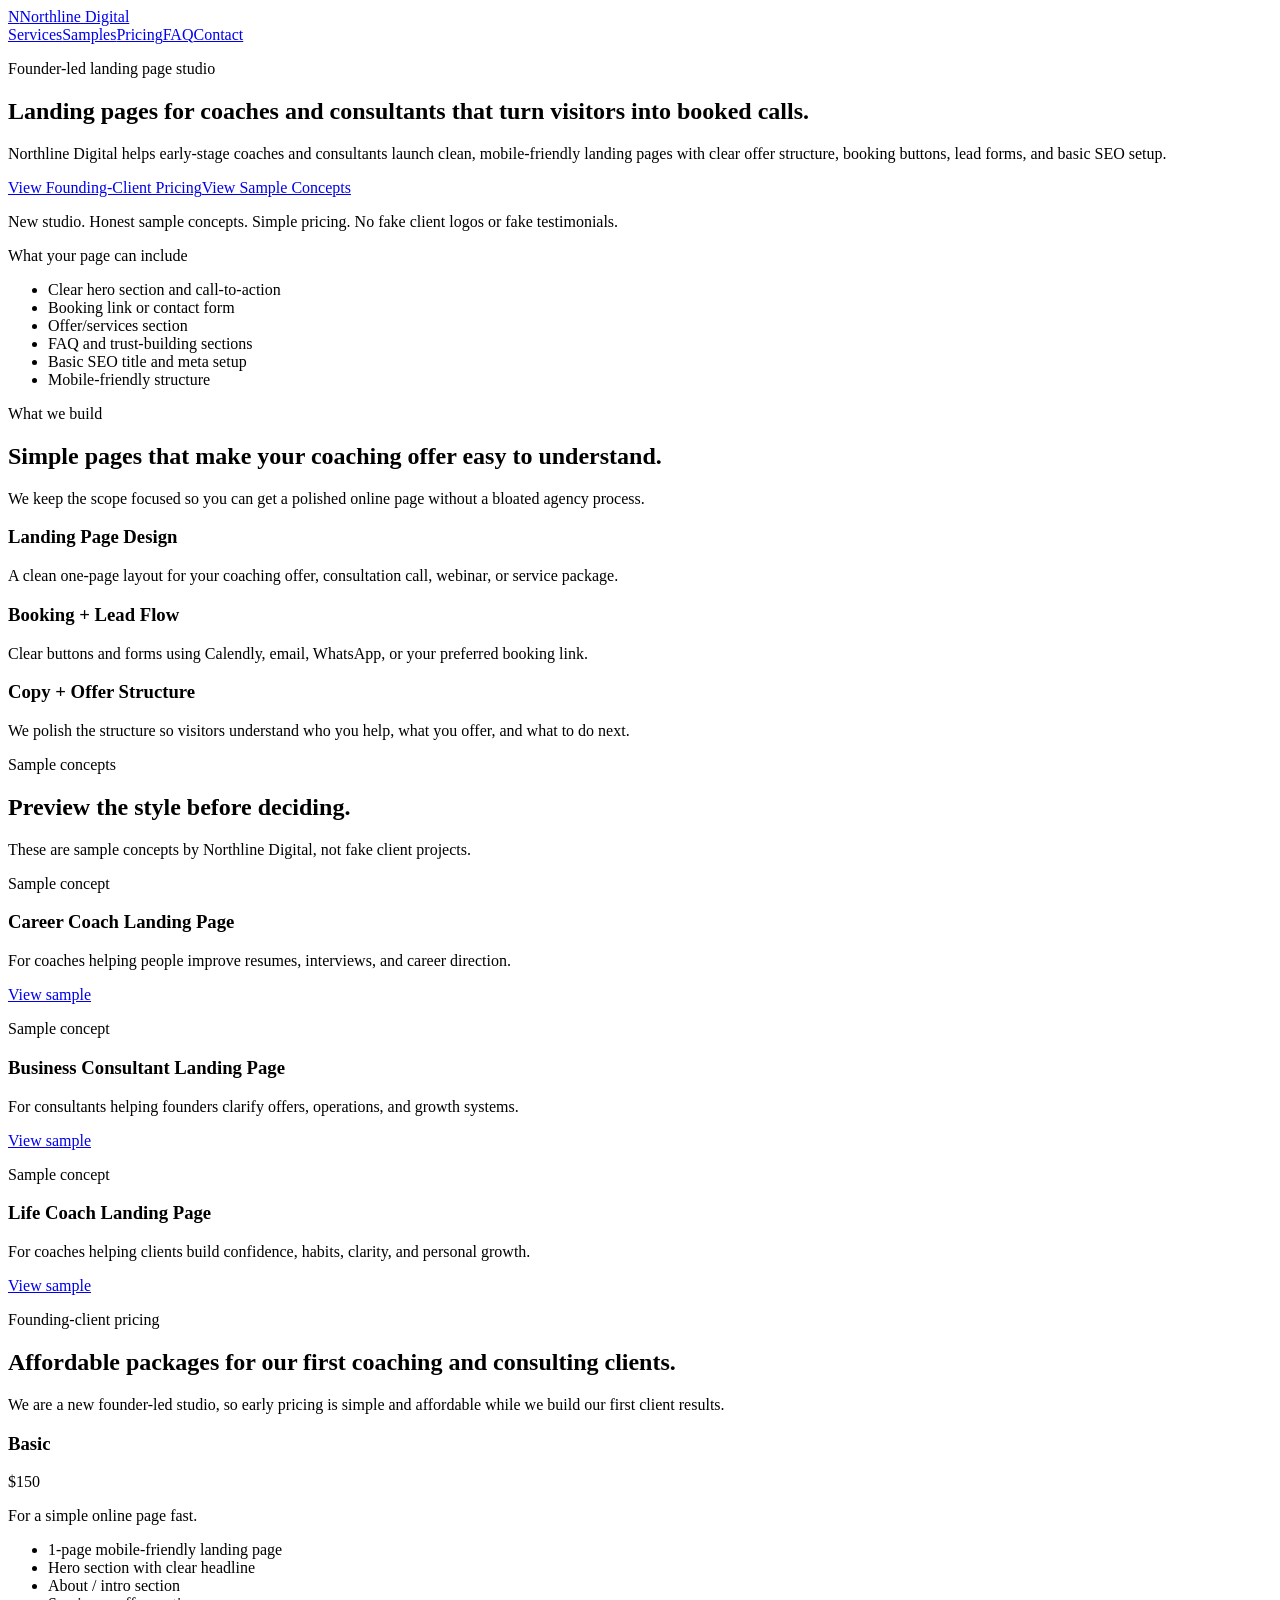
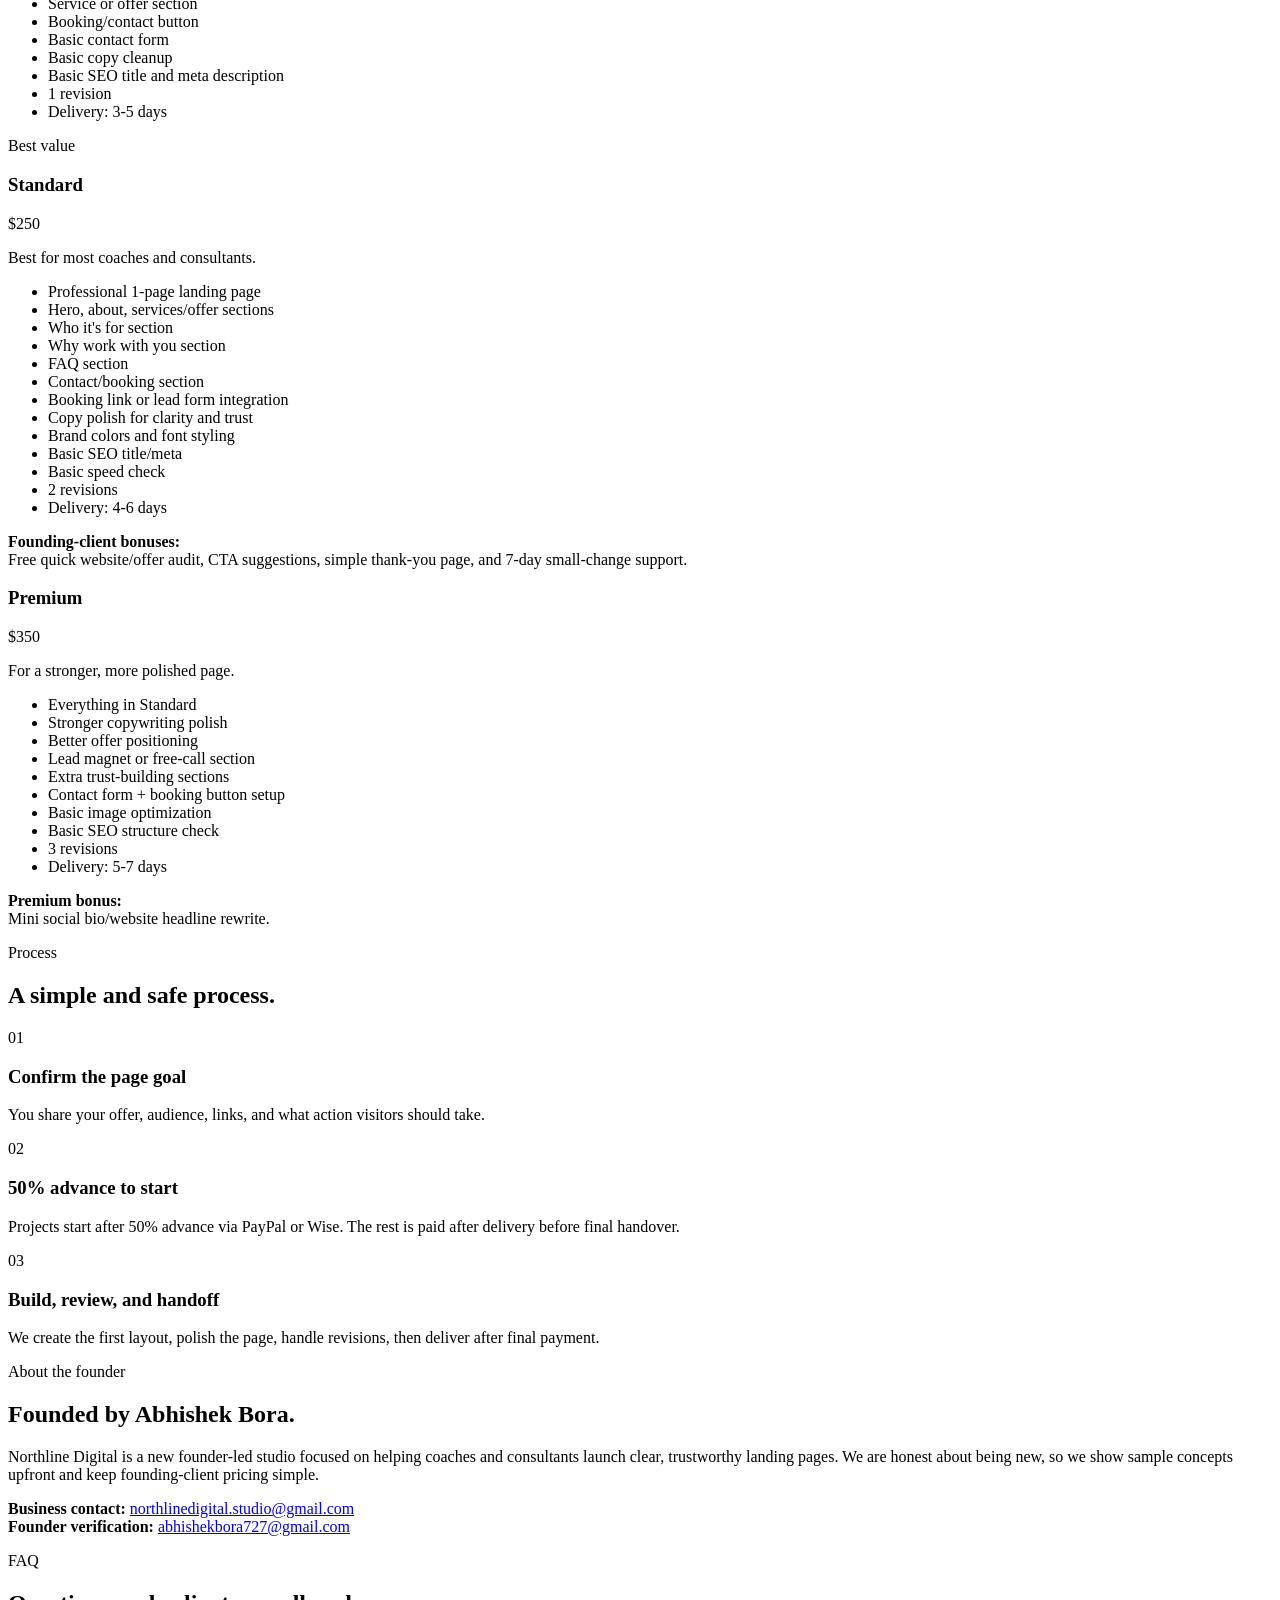
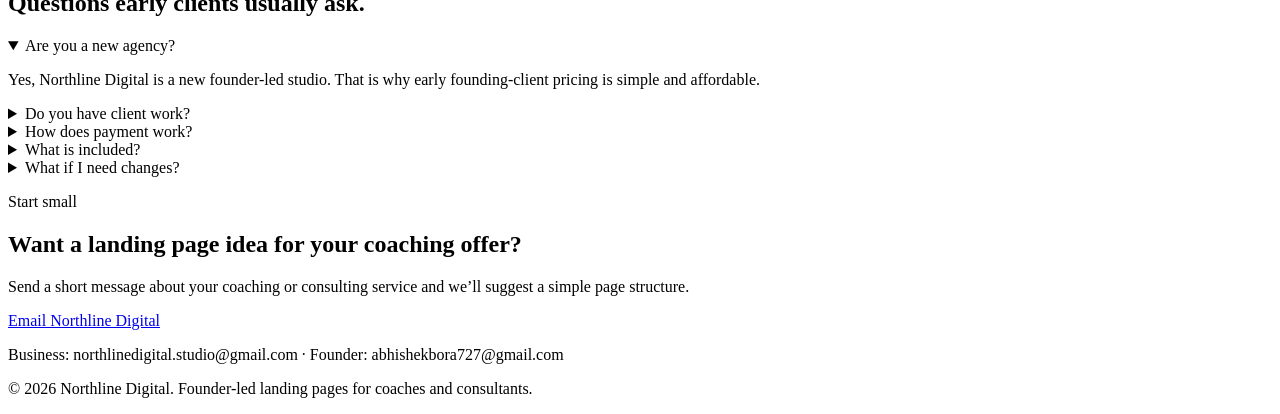
==== index.html @ f7ed4f6b "Add Northline Digital website" ====
<!DOCTYPE html>
<html lang="en">
<head>
  <meta charset="UTF-8" />
  <meta name="viewport" content="width=device-width, initial-scale=1.0" />
  <title>Northline Digital | Landing Pages for Coaches & Consultants</title>
  <meta name="description" content="Northline Digital is a founder-led landing page studio helping coaches and consultants turn visitors into booked calls. Founding-client packages from $150-$350." />
  <link rel="stylesheet" href="style.css" />
</head>
<body>
  <header class="site-header"><nav class="nav"><a class="brand" href="#home"><span class="logo-mark">N</span><span>Northline Digital</span></a><div class="nav-links"><a href="#services">Services</a><a href="#samples">Samples</a><a href="#pricing">Pricing</a><a href="#faq">FAQ</a><a href="#contact" class="nav-cta">Contact</a></div></nav></header>
  <main>
    <section id="home" class="hero"><div class="hero-content"><p class="eyebrow">Founder-led landing page studio</p><h1>Landing pages for coaches and consultants that turn visitors into booked calls.</h1><p class="hero-text">Northline Digital helps early-stage coaches and consultants launch clean, mobile-friendly landing pages with clear offer structure, booking buttons, lead forms, and basic SEO setup.</p><div class="hero-actions"><a href="#pricing" class="btn primary">View Founding-Client Pricing</a><a href="#samples" class="btn secondary">View Sample Concepts</a></div><p class="trust-note">New studio. Honest sample concepts. Simple pricing. No fake client logos or fake testimonials.</p></div><div class="hero-card"><p class="card-label">What your page can include</p><ul><li>Clear hero section and call-to-action</li><li>Booking link or contact form</li><li>Offer/services section</li><li>FAQ and trust-building sections</li><li>Basic SEO title and meta setup</li><li>Mobile-friendly structure</li></ul></div></section>
    <section id="services" class="section"><div class="section-heading"><p class="eyebrow">What we build</p><h2>Simple pages that make your coaching offer easy to understand.</h2><p>We keep the scope focused so you can get a polished online page without a bloated agency process.</p></div><div class="grid three"><div class="service-card"><h3>Landing Page Design</h3><p>A clean one-page layout for your coaching offer, consultation call, webinar, or service package.</p></div><div class="service-card"><h3>Booking + Lead Flow</h3><p>Clear buttons and forms using Calendly, email, WhatsApp, or your preferred booking link.</p></div><div class="service-card"><h3>Copy + Offer Structure</h3><p>We polish the structure so visitors understand who you help, what you offer, and what to do next.</p></div></div></section>
    <section id="samples" class="section samples"><div class="section-heading"><p class="eyebrow">Sample concepts</p><h2>Preview the style before deciding.</h2><p>These are sample concepts by Northline Digital, not fake client projects.</p></div><div class="grid three"><article class="sample-card"><div class="sample-top career"></div><div class="sample-body"><p class="tag">Sample concept</p><h3>Career Coach Landing Page</h3><p>For coaches helping people improve resumes, interviews, and career direction.</p><a href="samples/career-coach.html">View sample</a></div></article><article class="sample-card"><div class="sample-top business"></div><div class="sample-body"><p class="tag">Sample concept</p><h3>Business Consultant Landing Page</h3><p>For consultants helping founders clarify offers, operations, and growth systems.</p><a href="samples/business-consultant.html">View sample</a></div></article><article class="sample-card"><div class="sample-top mindset"></div><div class="sample-body"><p class="tag">Sample concept</p><h3>Life Coach Landing Page</h3><p>For coaches helping clients build confidence, habits, clarity, and personal growth.</p><a href="samples/life-coach.html">View sample</a></div></article></div></section>
    <section id="pricing" class="section pricing"><div class="section-heading"><p class="eyebrow">Founding-client pricing</p><h2>Affordable packages for our first coaching and consulting clients.</h2><p>We are a new founder-led studio, so early pricing is simple and affordable while we build our first client results.</p></div><div class="grid three"><div class="price-card"><h3>Basic</h3><p class="price">$150</p><p class="best-for">For a simple online page fast.</p><ul><li>1-page mobile-friendly landing page</li><li>Hero section with clear headline</li><li>About / intro section</li><li>Service or offer section</li><li>Booking/contact button</li><li>Basic contact form</li><li>Basic copy cleanup</li><li>Basic SEO title and meta description</li><li>1 revision</li><li>Delivery: 3-5 days</li></ul></div><div class="price-card featured"><p class="popular">Best value</p><h3>Standard</h3><p class="price">$250</p><p class="best-for">Best for most coaches and consultants.</p><ul><li>Professional 1-page landing page</li><li>Hero, about, services/offer sections</li><li>Who it's for section</li><li>Why work with you section</li><li>FAQ section</li><li>Contact/booking section</li><li>Booking link or lead form integration</li><li>Copy polish for clarity and trust</li><li>Brand colors and font styling</li><li>Basic SEO title/meta</li><li>Basic speed check</li><li>2 revisions</li><li>Delivery: 4-6 days</li></ul><div class="bonus"><strong>Founding-client bonuses:</strong><br>Free quick website/offer audit, CTA suggestions, simple thank-you page, and 7-day small-change support.</div></div><div class="price-card"><h3>Premium</h3><p class="price">$350</p><p class="best-for">For a stronger, more polished page.</p><ul><li>Everything in Standard</li><li>Stronger copywriting polish</li><li>Better offer positioning</li><li>Lead magnet or free-call section</li><li>Extra trust-building sections</li><li>Contact form + booking button setup</li><li>Basic image optimization</li><li>Basic SEO structure check</li><li>3 revisions</li><li>Delivery: 5-7 days</li></ul><div class="bonus"><strong>Premium bonus:</strong><br>Mini social bio/website headline rewrite.</div></div></div></section>
    <section class="section process"><div class="section-heading"><p class="eyebrow">Process</p><h2>A simple and safe process.</h2></div><div class="grid three"><div class="step-card"><span>01</span><h3>Confirm the page goal</h3><p>You share your offer, audience, links, and what action visitors should take.</p></div><div class="step-card"><span>02</span><h3>50% advance to start</h3><p>Projects start after 50% advance via PayPal or Wise. The rest is paid after delivery before final handover.</p></div><div class="step-card"><span>03</span><h3>Build, review, and handoff</h3><p>We create the first layout, polish the page, handle revisions, then deliver after final payment.</p></div></div></section>
    <section id="about" class="section about"><div class="about-box"><p class="eyebrow">About the founder</p><h2>Founded by Abhishek Bora.</h2><p>Northline Digital is a new founder-led studio focused on helping coaches and consultants launch clear, trustworthy landing pages. We are honest about being new, so we show sample concepts upfront and keep founding-client pricing simple.</p><p><strong>Business contact:</strong> <a href="mailto:northlinedigital.studio@gmail.com">northlinedigital.studio@gmail.com</a><br><strong>Founder verification:</strong> <a href="mailto:abhishekbora727@gmail.com">abhishekbora727@gmail.com</a></p></div></section>
    <section id="faq" class="section faq"><div class="section-heading"><p class="eyebrow">FAQ</p><h2>Questions early clients usually ask.</h2></div><div class="faq-list"><details open><summary>Are you a new agency?</summary><p>Yes, Northline Digital is a new founder-led studio. That is why early founding-client pricing is simple and affordable.</p></details><details><summary>Do you have client work?</summary><p>We currently show sample concepts so clients can see the design style before deciding. We do not use fake testimonials or fake case studies.</p></details><details><summary>How does payment work?</summary><p>We take 50% advance through PayPal or Wise before starting, and 50% after delivery before final handover.</p></details><details><summary>What is included?</summary><p>A mobile-friendly landing page, booking/contact button, lead form, basic SEO setup, and simple copy cleanup. Higher packages include more sections, copy polish, and bonuses.</p></details><details><summary>What if I need changes?</summary><p>Each package includes revisions depending on the selected package.</p></details></div></section>
    <section id="contact" class="section contact"><div class="contact-box"><p class="eyebrow">Start small</p><h2>Want a landing page idea for your coaching offer?</h2><p>Send a short message about your coaching or consulting service and we’ll suggest a simple page structure.</p><a class="btn primary" href="mailto:northlinedigital.studio@gmail.com?subject=Landing%20Page%20Idea%20Request">Email Northline Digital</a><p class="small-note">Business: northlinedigital.studio@gmail.com · Founder: abhishekbora727@gmail.com</p></div></section>
  </main>
  <footer><p>© 2026 Northline Digital. Founder-led landing pages for coaches and consultants.</p></footer>
</body>
</html>
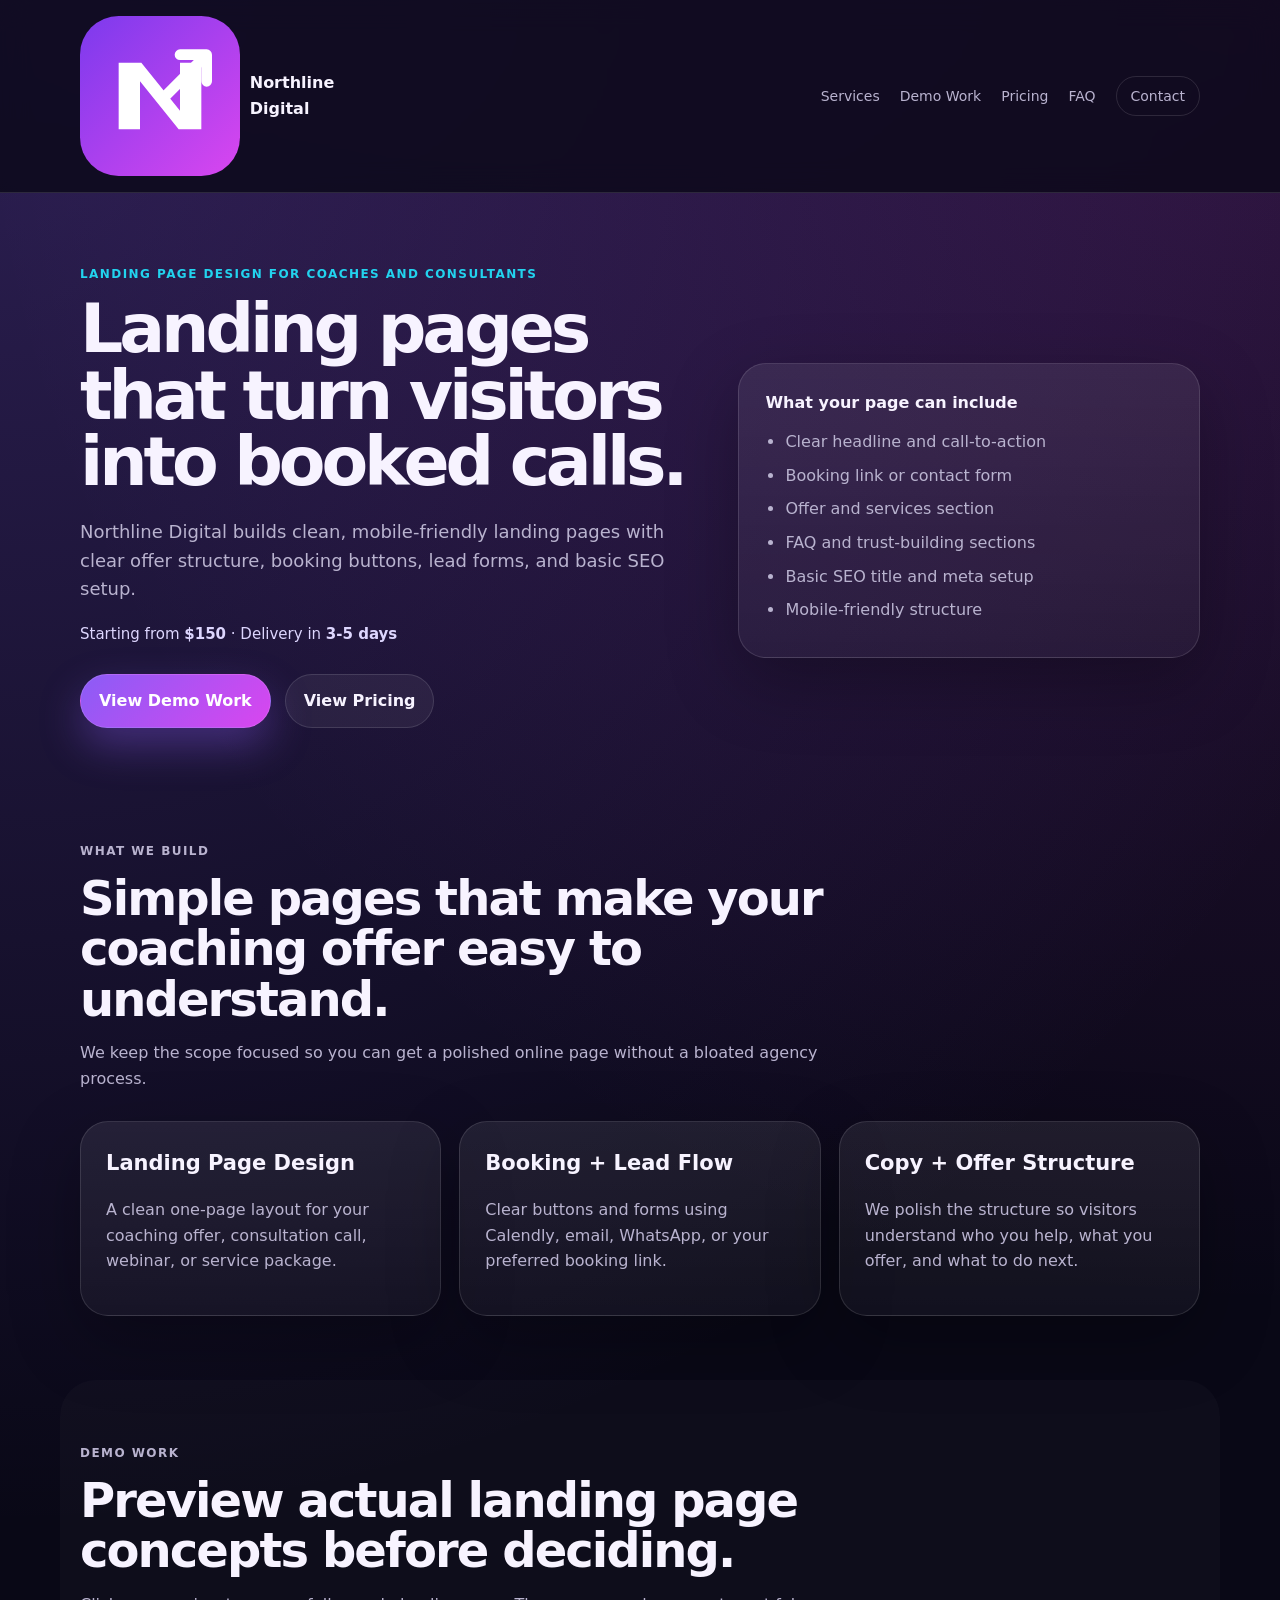
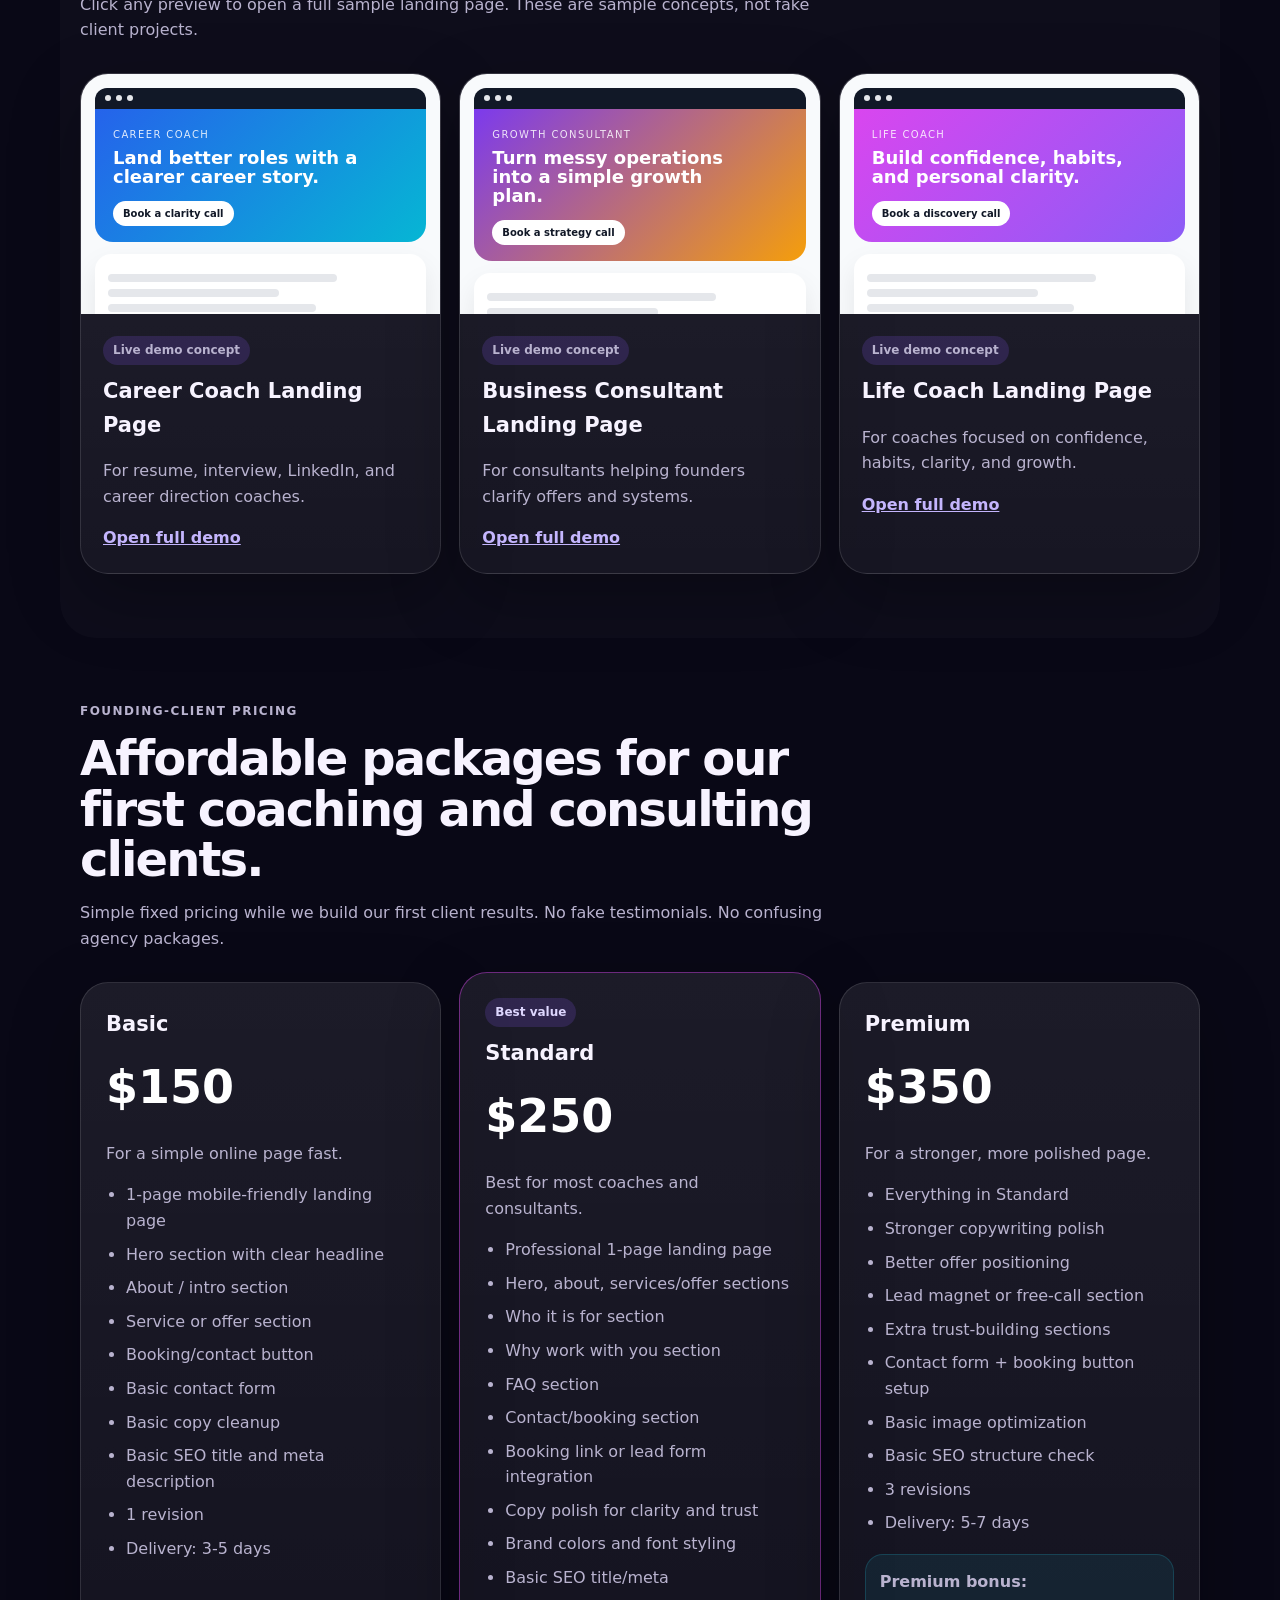
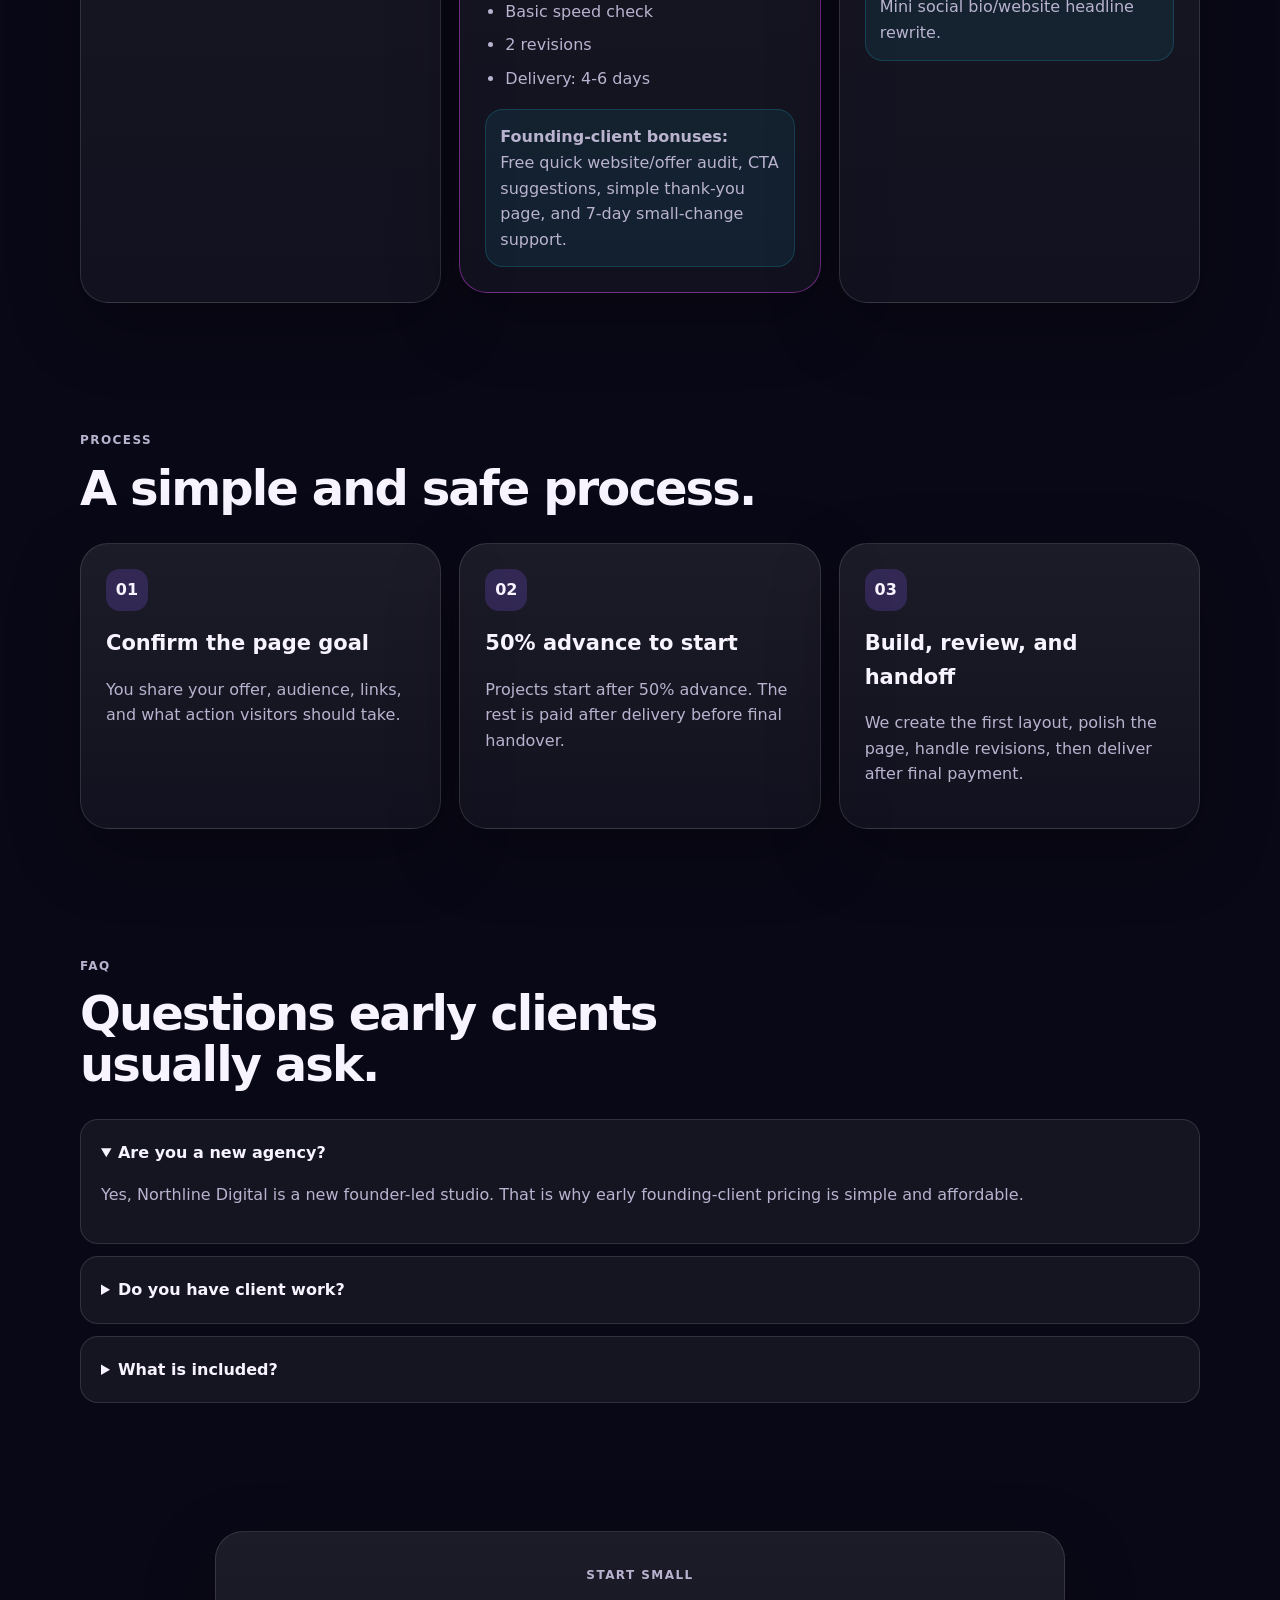
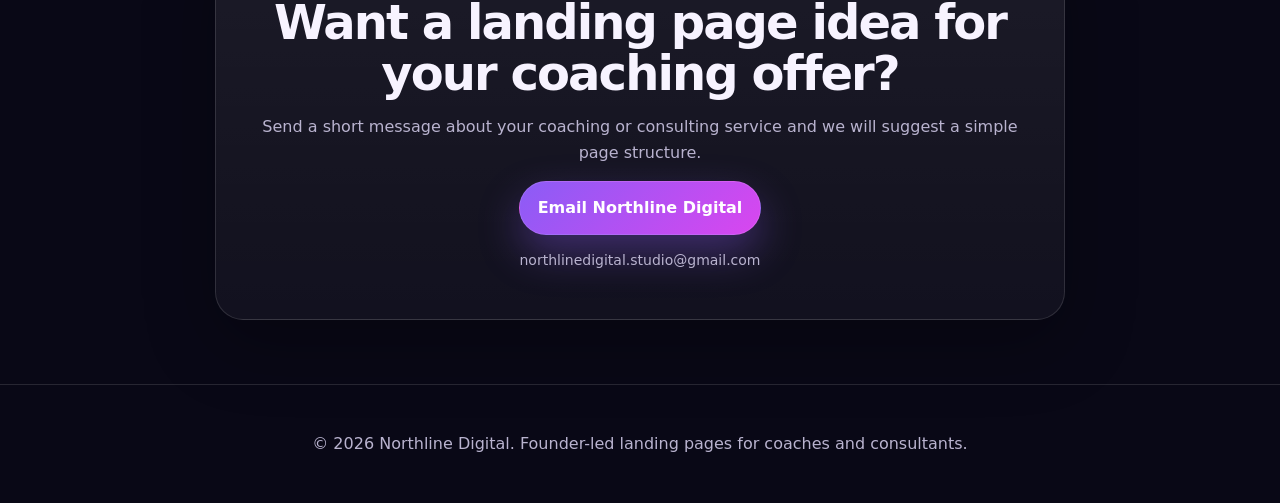
==== commit e7eb572b: "Use real preview cards on homepage" ====
--- a/index.html
+++ b/index.html
@@ -4,20 +4,47 @@
   <meta charset="UTF-8" />
   <meta name="viewport" content="width=device-width, initial-scale=1.0" />
   <title>Northline Digital | Landing Pages for Coaches & Consultants</title>
-  <meta name="description" content="Northline Digital is a founder-led landing page studio helping coaches and consultants turn visitors into booked calls. Founding-client packages from $150-$350." />
+  <meta name="description" content="Northline Digital builds clean landing pages for coaches and consultants with booking buttons, lead forms, and basic SEO setup." />
   <link rel="stylesheet" href="style.css" />
 </head>
 <body>
-  <header class="site-header"><nav class="nav"><a class="brand" href="#home"><span class="logo-mark">N</span><span>Northline Digital</span></a><div class="nav-links"><a href="#services">Services</a><a href="#samples">Samples</a><a href="#pricing">Pricing</a><a href="#faq">FAQ</a><a href="#contact" class="nav-cta">Contact</a></div></nav></header>
+  <header class="site-header">
+    <nav class="nav">
+      <a class="brand" href="#home"><img class="logo-img" src="assets/northline-logo.svg" alt="Northline Digital logo"><span>Northline Digital</span></a>
+      <div class="nav-links"><a href="#services">Services</a><a href="#samples">Demo Work</a><a href="#pricing">Pricing</a><a href="#faq">FAQ</a><a href="#contact" class="nav-cta">Contact</a></div>
+    </nav>
+  </header>
+
   <main>
-    <section id="home" class="hero"><div class="hero-content"><p class="eyebrow">Founder-led landing page studio</p><h1>Landing pages for coaches and consultants that turn visitors into booked calls.</h1><p class="hero-text">Northline Digital helps early-stage coaches and consultants launch clean, mobile-friendly landing pages with clear offer structure, booking buttons, lead forms, and basic SEO setup.</p><div class="hero-actions"><a href="#pricing" class="btn primary">View Founding-Client Pricing</a><a href="#samples" class="btn secondary">View Sample Concepts</a></div><p class="trust-note">New studio. Honest sample concepts. Simple pricing. No fake client logos or fake testimonials.</p></div><div class="hero-card"><p class="card-label">What your page can include</p><ul><li>Clear hero section and call-to-action</li><li>Booking link or contact form</li><li>Offer/services section</li><li>FAQ and trust-building sections</li><li>Basic SEO title and meta setup</li><li>Mobile-friendly structure</li></ul></div></section>
-    <section id="services" class="section"><div class="section-heading"><p class="eyebrow">What we build</p><h2>Simple pages that make your coaching offer easy to understand.</h2><p>We keep the scope focused so you can get a polished online page without a bloated agency process.</p></div><div class="grid three"><div class="service-card"><h3>Landing Page Design</h3><p>A clean one-page layout for your coaching offer, consultation call, webinar, or service package.</p></div><div class="service-card"><h3>Booking + Lead Flow</h3><p>Clear buttons and forms using Calendly, email, WhatsApp, or your preferred booking link.</p></div><div class="service-card"><h3>Copy + Offer Structure</h3><p>We polish the structure so visitors understand who you help, what you offer, and what to do next.</p></div></div></section>
-    <section id="samples" class="section samples"><div class="section-heading"><p class="eyebrow">Sample concepts</p><h2>Preview the style before deciding.</h2><p>These are sample concepts by Northline Digital, not fake client projects.</p></div><div class="grid three"><article class="sample-card"><div class="sample-top career"></div><div class="sample-body"><p class="tag">Sample concept</p><h3>Career Coach Landing Page</h3><p>For coaches helping people improve resumes, interviews, and career direction.</p><a href="samples/career-coach.html">View sample</a></div></article><article class="sample-card"><div class="sample-top business"></div><div class="sample-body"><p class="tag">Sample concept</p><h3>Business Consultant Landing Page</h3><p>For consultants helping founders clarify offers, operations, and growth systems.</p><a href="samples/business-consultant.html">View sample</a></div></article><article class="sample-card"><div class="sample-top mindset"></div><div class="sample-body"><p class="tag">Sample concept</p><h3>Life Coach Landing Page</h3><p>For coaches helping clients build confidence, habits, clarity, and personal growth.</p><a href="samples/life-coach.html">View sample</a></div></article></div></section>
-    <section id="pricing" class="section pricing"><div class="section-heading"><p class="eyebrow">Founding-client pricing</p><h2>Affordable packages for our first coaching and consulting clients.</h2><p>We are a new founder-led studio, so early pricing is simple and affordable while we build our first client results.</p></div><div class="grid three"><div class="price-card"><h3>Basic</h3><p class="price">$150</p><p class="best-for">For a simple online page fast.</p><ul><li>1-page mobile-friendly landing page</li><li>Hero section with clear headline</li><li>About / intro section</li><li>Service or offer section</li><li>Booking/contact button</li><li>Basic contact form</li><li>Basic copy cleanup</li><li>Basic SEO title and meta description</li><li>1 revision</li><li>Delivery: 3-5 days</li></ul></div><div class="price-card featured"><p class="popular">Best value</p><h3>Standard</h3><p class="price">$250</p><p class="best-for">Best for most coaches and consultants.</p><ul><li>Professional 1-page landing page</li><li>Hero, about, services/offer sections</li><li>Who it's for section</li><li>Why work with you section</li><li>FAQ section</li><li>Contact/booking section</li><li>Booking link or lead form integration</li><li>Copy polish for clarity and trust</li><li>Brand colors and font styling</li><li>Basic SEO title/meta</li><li>Basic speed check</li><li>2 revisions</li><li>Delivery: 4-6 days</li></ul><div class="bonus"><strong>Founding-client bonuses:</strong><br>Free quick website/offer audit, CTA suggestions, simple thank-you page, and 7-day small-change support.</div></div><div class="price-card"><h3>Premium</h3><p class="price">$350</p><p class="best-for">For a stronger, more polished page.</p><ul><li>Everything in Standard</li><li>Stronger copywriting polish</li><li>Better offer positioning</li><li>Lead magnet or free-call section</li><li>Extra trust-building sections</li><li>Contact form + booking button setup</li><li>Basic image optimization</li><li>Basic SEO structure check</li><li>3 revisions</li><li>Delivery: 5-7 days</li></ul><div class="bonus"><strong>Premium bonus:</strong><br>Mini social bio/website headline rewrite.</div></div></div></section>
-    <section class="section process"><div class="section-heading"><p class="eyebrow">Process</p><h2>A simple and safe process.</h2></div><div class="grid three"><div class="step-card"><span>01</span><h3>Confirm the page goal</h3><p>You share your offer, audience, links, and what action visitors should take.</p></div><div class="step-card"><span>02</span><h3>50% advance to start</h3><p>Projects start after 50% advance via PayPal or Wise. The rest is paid after delivery before final handover.</p></div><div class="step-card"><span>03</span><h3>Build, review, and handoff</h3><p>We create the first layout, polish the page, handle revisions, then deliver after final payment.</p></div></div></section>
-    <section id="about" class="section about"><div class="about-box"><p class="eyebrow">About the founder</p><h2>Founded by Abhishek Bora.</h2><p>Northline Digital is a new founder-led studio focused on helping coaches and consultants launch clear, trustworthy landing pages. We are honest about being new, so we show sample concepts upfront and keep founding-client pricing simple.</p><p><strong>Business contact:</strong> <a href="mailto:northlinedigital.studio@gmail.com">northlinedigital.studio@gmail.com</a><br><strong>Founder verification:</strong> <a href="mailto:abhishekbora727@gmail.com">abhishekbora727@gmail.com</a></p></div></section>
-    <section id="faq" class="section faq"><div class="section-heading"><p class="eyebrow">FAQ</p><h2>Questions early clients usually ask.</h2></div><div class="faq-list"><details open><summary>Are you a new agency?</summary><p>Yes, Northline Digital is a new founder-led studio. That is why early founding-client pricing is simple and affordable.</p></details><details><summary>Do you have client work?</summary><p>We currently show sample concepts so clients can see the design style before deciding. We do not use fake testimonials or fake case studies.</p></details><details><summary>How does payment work?</summary><p>We take 50% advance through PayPal or Wise before starting, and 50% after delivery before final handover.</p></details><details><summary>What is included?</summary><p>A mobile-friendly landing page, booking/contact button, lead form, basic SEO setup, and simple copy cleanup. Higher packages include more sections, copy polish, and bonuses.</p></details><details><summary>What if I need changes?</summary><p>Each package includes revisions depending on the selected package.</p></details></div></section>
-    <section id="contact" class="section contact"><div class="contact-box"><p class="eyebrow">Start small</p><h2>Want a landing page idea for your coaching offer?</h2><p>Send a short message about your coaching or consulting service and we’ll suggest a simple page structure.</p><a class="btn primary" href="mailto:northlinedigital.studio@gmail.com?subject=Landing%20Page%20Idea%20Request">Email Northline Digital</a><p class="small-note">Business: northlinedigital.studio@gmail.com · Founder: abhishekbora727@gmail.com</p></div></section>
+    <section id="home" class="hero">
+      <div class="hero-content">
+        <p class="eyebrow">Landing page design for coaches and consultants</p>
+        <h1>Landing pages that turn visitors into booked calls.</h1>
+        <p class="hero-text">Northline Digital builds clean, mobile-friendly landing pages with clear offer structure, booking buttons, lead forms, and basic SEO setup.</p>
+        <p class="hero-price">Starting from <strong>$150</strong> · Delivery in <strong>3-5 days</strong></p>
+        <div class="hero-actions"><a href="#samples" class="btn primary">View Demo Work</a><a href="#pricing" class="btn secondary">View Pricing</a></div>
+      </div>
+      <div class="hero-card"><p class="card-label">What your page can include</p><ul><li>Clear headline and call-to-action</li><li>Booking link or contact form</li><li>Offer and services section</li><li>FAQ and trust-building sections</li><li>Basic SEO title and meta setup</li><li>Mobile-friendly structure</li></ul></div>
+    </section>
+
+    <section id="services" class="section compact-section">
+      <div class="section-heading"><p class="eyebrow">What we build</p><h2>Simple pages that make your coaching offer easy to understand.</h2><p>We keep the scope focused so you can get a polished online page without a bloated agency process.</p></div>
+      <div class="grid three"><div class="service-card"><h3>Landing Page Design</h3><p>A clean one-page layout for your coaching offer, consultation call, webinar, or service package.</p></div><div class="service-card"><h3>Booking + Lead Flow</h3><p>Clear buttons and forms using Calendly, email, WhatsApp, or your preferred booking link.</p></div><div class="service-card"><h3>Copy + Offer Structure</h3><p>We polish the structure so visitors understand who you help, what you offer, and what to do next.</p></div></div>
+    </section>
+
+    <section id="samples" class="section samples">
+      <div class="section-heading"><p class="eyebrow">Demo work</p><h2>Preview actual landing page concepts before deciding.</h2><p>Click any preview to open a full sample landing page. These are sample concepts, not fake client projects.</p></div>
+      <div class="grid three">
+        <article class="sample-card"><a class="preview-link" href="samples/career-coach.html"><div class="site-preview career-preview"><div class="preview-browser"><span></span><span></span><span></span></div><div class="preview-hero"><p>Career Coach</p><h4>Land better roles with a clearer career story.</h4><em>Book a clarity call</em></div><div class="preview-content"><i></i><i></i><i></i><div><b></b><b></b></div></div></div></a><div class="sample-body"><p class="tag">Live demo concept</p><h3>Career Coach Landing Page</h3><p>For resume, interview, LinkedIn, and career direction coaches.</p><a href="samples/career-coach.html">Open full demo</a></div></article>
+        <article class="sample-card"><a class="preview-link" href="samples/business-consultant.html"><div class="site-preview business-preview"><div class="preview-browser"><span></span><span></span><span></span></div><div class="preview-hero"><p>Growth Consultant</p><h4>Turn messy operations into a simple growth plan.</h4><em>Book a strategy call</em></div><div class="preview-content"><i></i><i></i><i></i><div><b></b><b></b></div></div></div></a><div class="sample-body"><p class="tag">Live demo concept</p><h3>Business Consultant Landing Page</h3><p>For consultants helping founders clarify offers and systems.</p><a href="samples/business-consultant.html">Open full demo</a></div></article>
+        <article class="sample-card"><a class="preview-link" href="samples/life-coach.html"><div class="site-preview mindset-preview"><div class="preview-browser"><span></span><span></span><span></span></div><div class="preview-hero"><p>Life Coach</p><h4>Build confidence, habits, and personal clarity.</h4><em>Book a discovery call</em></div><div class="preview-content"><i></i><i></i><i></i><div><b></b><b></b></div></div></div></a><div class="sample-body"><p class="tag">Live demo concept</p><h3>Life Coach Landing Page</h3><p>For coaches focused on confidence, habits, clarity, and growth.</p><a href="samples/life-coach.html">Open full demo</a></div></article>
+      </div>
+    </section>
+
+    <section id="pricing" class="section pricing"><div class="section-heading"><p class="eyebrow">Founding-client pricing</p><h2>Affordable packages for our first coaching and consulting clients.</h2><p>Simple fixed pricing while we build our first client results. No fake testimonials. No confusing agency packages.</p></div><div class="grid three"><div class="price-card"><h3>Basic</h3><p class="price">$150</p><p class="best-for">For a simple online page fast.</p><ul><li>1-page mobile-friendly landing page</li><li>Hero section with clear headline</li><li>About / intro section</li><li>Service or offer section</li><li>Booking/contact button</li><li>Basic contact form</li><li>Basic copy cleanup</li><li>Basic SEO title and meta description</li><li>1 revision</li><li>Delivery: 3-5 days</li></ul></div><div class="price-card featured"><p class="popular">Best value</p><h3>Standard</h3><p class="price">$250</p><p class="best-for">Best for most coaches and consultants.</p><ul><li>Professional 1-page landing page</li><li>Hero, about, services/offer sections</li><li>Who it is for section</li><li>Why work with you section</li><li>FAQ section</li><li>Contact/booking section</li><li>Booking link or lead form integration</li><li>Copy polish for clarity and trust</li><li>Brand colors and font styling</li><li>Basic SEO title/meta</li><li>Basic speed check</li><li>2 revisions</li><li>Delivery: 4-6 days</li></ul><div class="bonus"><strong>Founding-client bonuses:</strong><br>Free quick website/offer audit, CTA suggestions, simple thank-you page, and 7-day small-change support.</div></div><div class="price-card"><h3>Premium</h3><p class="price">$350</p><p class="best-for">For a stronger, more polished page.</p><ul><li>Everything in Standard</li><li>Stronger copywriting polish</li><li>Better offer positioning</li><li>Lead magnet or free-call section</li><li>Extra trust-building sections</li><li>Contact form + booking button setup</li><li>Basic image optimization</li><li>Basic SEO structure check</li><li>3 revisions</li><li>Delivery: 5-7 days</li></ul><div class="bonus"><strong>Premium bonus:</strong><br>Mini social bio/website headline rewrite.</div></div></div></section>
+    <section class="section process"><div class="section-heading"><p class="eyebrow">Process</p><h2>A simple and safe process.</h2></div><div class="grid three"><div class="step-card"><span>01</span><h3>Confirm the page goal</h3><p>You share your offer, audience, links, and what action visitors should take.</p></div><div class="step-card"><span>02</span><h3>50% advance to start</h3><p>Projects start after 50% advance. The rest is paid after delivery before final handover.</p></div><div class="step-card"><span>03</span><h3>Build, review, and handoff</h3><p>We create the first layout, polish the page, handle revisions, then deliver after final payment.</p></div></div></section>
+    <section id="faq" class="section faq"><div class="section-heading"><p class="eyebrow">FAQ</p><h2>Questions early clients usually ask.</h2></div><div class="faq-list"><details open><summary>Are you a new agency?</summary><p>Yes, Northline Digital is a new founder-led studio. That is why early founding-client pricing is simple and affordable.</p></details><details><summary>Do you have client work?</summary><p>We currently show full sample concepts so clients can see the design style before deciding. We do not use fake testimonials or fake case studies.</p></details><details><summary>What is included?</summary><p>A mobile-friendly landing page, booking/contact button, lead form, basic SEO setup, and simple copy cleanup.</p></details></div></section>
+    <section id="contact" class="section contact"><div class="contact-box"><p class="eyebrow">Start small</p><h2>Want a landing page idea for your coaching offer?</h2><p>Send a short message about your coaching or consulting service and we will suggest a simple page structure.</p><a class="btn primary" href="mailto:northlinedigital.studio@gmail.com">Email Northline Digital</a><p class="small-note">northlinedigital.studio@gmail.com</p></div></section>
   </main>
   <footer><p>© 2026 Northline Digital. Founder-led landing pages for coaches and consultants.</p></footer>
 </body>
--- a/style.css
+++ b/style.css
@@ -0,0 +1 @@
+:root{--bg:#090816;--bg2:#111022;--card:#17152b;--text:#f7f3ff;--muted:#b9b3cf;--line:rgba(255,255,255,.12);--purple:#8b5cf6;--pink:#d946ef;--cyan:#22d3ee;--white:#fff}*{box-sizing:border-box}html{scroll-behavior:smooth}body{margin:0;font-family:Inter,ui-sans-serif,system-ui,-apple-system,BlinkMacSystemFont,"Segoe UI",sans-serif;background:radial-gradient(circle at top left,rgba(139,92,246,.28),transparent 28%),radial-gradient(circle at top right,rgba(217,70,239,.18),transparent 24%),var(--bg);color:var(--text);line-height:1.6}a{color:inherit}header{position:sticky;top:0;z-index:10;background:rgba(9,8,22,.78);backdrop-filter:blur(14px);border-bottom:1px solid var(--line)}.nav{max-width:1160px;margin:0 auto;padding:16px 20px;display:flex;align-items:center;justify-content:space-between;gap:20px}.brand{display:flex;align-items:center;gap:10px;text-decoration:none;font-weight:800}.logo-mark{width:42px;height:42px;border-radius:14px;display:grid;place-items:center;background:linear-gradient(135deg,var(--purple),var(--pink));box-shadow:0 12px 34px rgba(139,92,246,.35);color:#fff}.logo-mark svg{width:31px;height:31px;fill:none;stroke:#fff;stroke-width:5;stroke-linecap:round;stroke-linejoin:round}.logo-mark svg path:first-child{fill:#fff;stroke:none}.nav-links{display:flex;align-items:center;gap:20px;font-size:14px}.nav-links a{text-decoration:none;color:var(--muted)}.nav-links a:hover{color:var(--white)}.nav-cta{border:1px solid var(--line);padding:8px 14px;border-radius:999px}.hero{max-width:1160px;margin:0 auto;padding:72px 20px 40px;display:grid;grid-template-columns:1.15fr .85fr;gap:34px;align-items:center}.eyebrow{text-transform:uppercase;letter-spacing:.12em;color:var(--cyan);font-size:12px;font-weight:800;margin:0 0 12px}h1{font-size:clamp(42px,6vw,68px);line-height:.98;margin:0 0 22px;letter-spacing:-.06em}h2{font-size:clamp(30px,4vw,48px);line-height:1.05;margin:0 0 14px;letter-spacing:-.04em}h3{margin:0 0 10px;font-size:21px}.hero-text,.section-heading p,.service-card p,.sample-body p,.step-card p,.about-box p,.contact-box p,.faq p,.best-for{color:var(--muted)}.hero-text{font-size:18px;max-width:650px}.hero-price{font-size:15px;color:#ddd6fe;margin:18px 0 0}.hero-actions{display:flex;gap:14px;flex-wrap:wrap;margin:28px 0}.btn{display:inline-flex;align-items:center;justify-content:center;padding:13px 18px;border-radius:999px;text-decoration:none;font-weight:800;border:1px solid var(--line)}.btn.primary{background:linear-gradient(135deg,var(--purple),var(--pink));color:#fff;box-shadow:0 18px 40px rgba(139,92,246,.35)}.btn.secondary{background:rgba(255,255,255,.06)}.trust-note,.small-note{font-size:14px;color:var(--muted)}.hero-card,.service-card,.sample-card,.price-card,.step-card,.about-box,.contact-box{border:1px solid var(--line);background:linear-gradient(180deg,rgba(255,255,255,.08),rgba(255,255,255,.04));border-radius:28px;box-shadow:0 24px 70px rgba(0,0,0,.28)}.hero-card{padding:26px}.card-label{font-weight:800;margin:0 0 14px}.hero-card ul,.price-card ul{padding-left:20px;margin:0}.hero-card li,.price-card li{margin:8px 0;color:var(--muted)}.section{max-width:1160px;margin:0 auto;padding:64px 20px}.compact-section{padding-top:46px}.section-heading{max-width:760px;margin:0 0 30px}.grid{display:grid;gap:18px}.grid.three{grid-template-columns:repeat(3,1fr)}.service-card,.price-card,.step-card{padding:25px}.samples{background:rgba(255,255,255,.02);border-radius:36px}.sample-card{overflow:hidden}.preview-link{display:block;text-decoration:none}.site-preview{height:240px;padding:14px;background:#f8fafc;color:#101828;position:relative;overflow:hidden}.preview-browser{height:21px;background:#111827;border-radius:12px 12px 0 0;display:flex;gap:5px;align-items:center;padding-left:10px}.preview-browser span{width:6px;height:6px;border-radius:50%;background:#e5e7eb}.preview-hero{padding:18px;border-radius:0 0 18px 18px;color:#fff;min-height:112px}.career-preview .preview-hero{background:linear-gradient(135deg,#2563eb,#06b6d4)}.business-preview .preview-hero{background:linear-gradient(135deg,#7c3aed,#f59e0b)}.mindset-preview .preview-hero{background:linear-gradient(135deg,#d946ef,#8b5cf6)}.preview-hero p{margin:0 0 6px;font-size:10px;text-transform:uppercase;letter-spacing:.14em;opacity:.85}.preview-hero h4{font-size:18px;line-height:1.05;margin:0 0 12px;max-width:260px}.preview-hero em{font-style:normal;background:#fff;color:#111827;border-radius:999px;padding:7px 10px;font-size:10px;font-weight:900}.preview-content{padding:13px;background:white;border-radius:16px;margin-top:12px;box-shadow:0 12px 28px rgba(0,0,0,.08)}.preview-content i{display:block;height:8px;border-radius:999px;background:#e5e7eb;margin:7px 0}.preview-content i:nth-child(1){width:75%}.preview-content i:nth-child(2){width:56%}.preview-content i:nth-child(3){width:68%}.preview-content div{display:grid;grid-template-columns:1fr 1fr;gap:8px;margin-top:10px}.preview-content b{height:34px;border-radius:10px;background:#eef2ff}.sample-body{padding:22px}.tag,.popular{display:inline-block;margin:0 0 10px;padding:5px 10px;border-radius:999px;background:rgba(139,92,246,.18);color:#ddd6fe;font-size:12px;font-weight:800}.sample-body a{color:#c4b5fd;font-weight:800}.pricing .price-card{position:relative}.price-card.featured{border-color:rgba(217,70,239,.45);transform:translateY(-10px)}.price{font-size:46px;font-weight:900;margin:10px 0;color:#fff}.bonus{margin-top:18px;padding:14px;border-radius:18px;background:rgba(34,211,238,.08);color:var(--muted);border:1px solid rgba(34,211,238,.18)}.step-card span{display:inline-grid;place-items:center;width:42px;height:42px;border-radius:14px;background:rgba(139,92,246,.22);font-weight:900;margin-bottom:16px}.about-box,.contact-box{padding:34px}.faq-list{display:grid;gap:12px}.faq details{padding:20px;border:1px solid var(--line);border-radius:18px;background:rgba(255,255,255,.05)}summary{cursor:pointer;font-weight:900}.contact{text-align:center}.contact-box{max-width:850px;margin:0 auto}footer{padding:30px 20px;border-top:1px solid var(--line);text-align:center;color:var(--muted)}.sample-page{background:#f8fafc;color:#111827}.sample-page .eyebrow{color:#2563eb}.mini-nav{max-width:1120px;margin:0 auto;padding:18px 20px}.mini-nav a{text-decoration:none;color:#4f46e5;font-weight:800}.sample-hero{max-width:1120px;margin:0 auto;padding:70px 20px;display:grid;grid-template-columns:1.1fr .9fr;gap:30px;align-items:center}.sample-hero h1{font-size:clamp(38px,6vw,64px);color:#111827}.sample-page .hero-text{color:#475467}.sample-visual{background:#fff;border:1px solid #e5e7eb;border-radius:32px;padding:24px;box-shadow:0 30px 80px rgba(15,23,42,.12)}.sample-visual .mock-img{height:260px;border-radius:24px;background:linear-gradient(135deg,#2563eb,#06b6d4);position:relative;overflow:hidden}.sample-visual .mock-img:after{content:"";position:absolute;left:30px;right:30px;bottom:28px;height:90px;background:rgba(255,255,255,.92);border-radius:18px}.sample-section{max-width:1120px;margin:0 auto;padding:34px 20px}.sample-grid{display:grid;grid-template-columns:repeat(3,1fr);gap:18px}.sample-panel{padding:28px;border:1px solid #e5e7eb;border-radius:28px;background:#fff;box-shadow:0 16px 50px rgba(15,23,42,.08)}.sample-panel p{color:#475467}.sample-cta{background:#111827!important;color:#fff!important;text-align:center}.sample-cta p{color:#d1d5db}@media(max-width:820px){.hero,.grid.three,.sample-hero,.sample-grid{grid-template-columns:1fr}.nav{align-items:flex-start}.nav-links{display:none}.hero{padding-top:48px}.price-card.featured{transform:none}h1{font-size:42px}.site-preview{height:220px}}
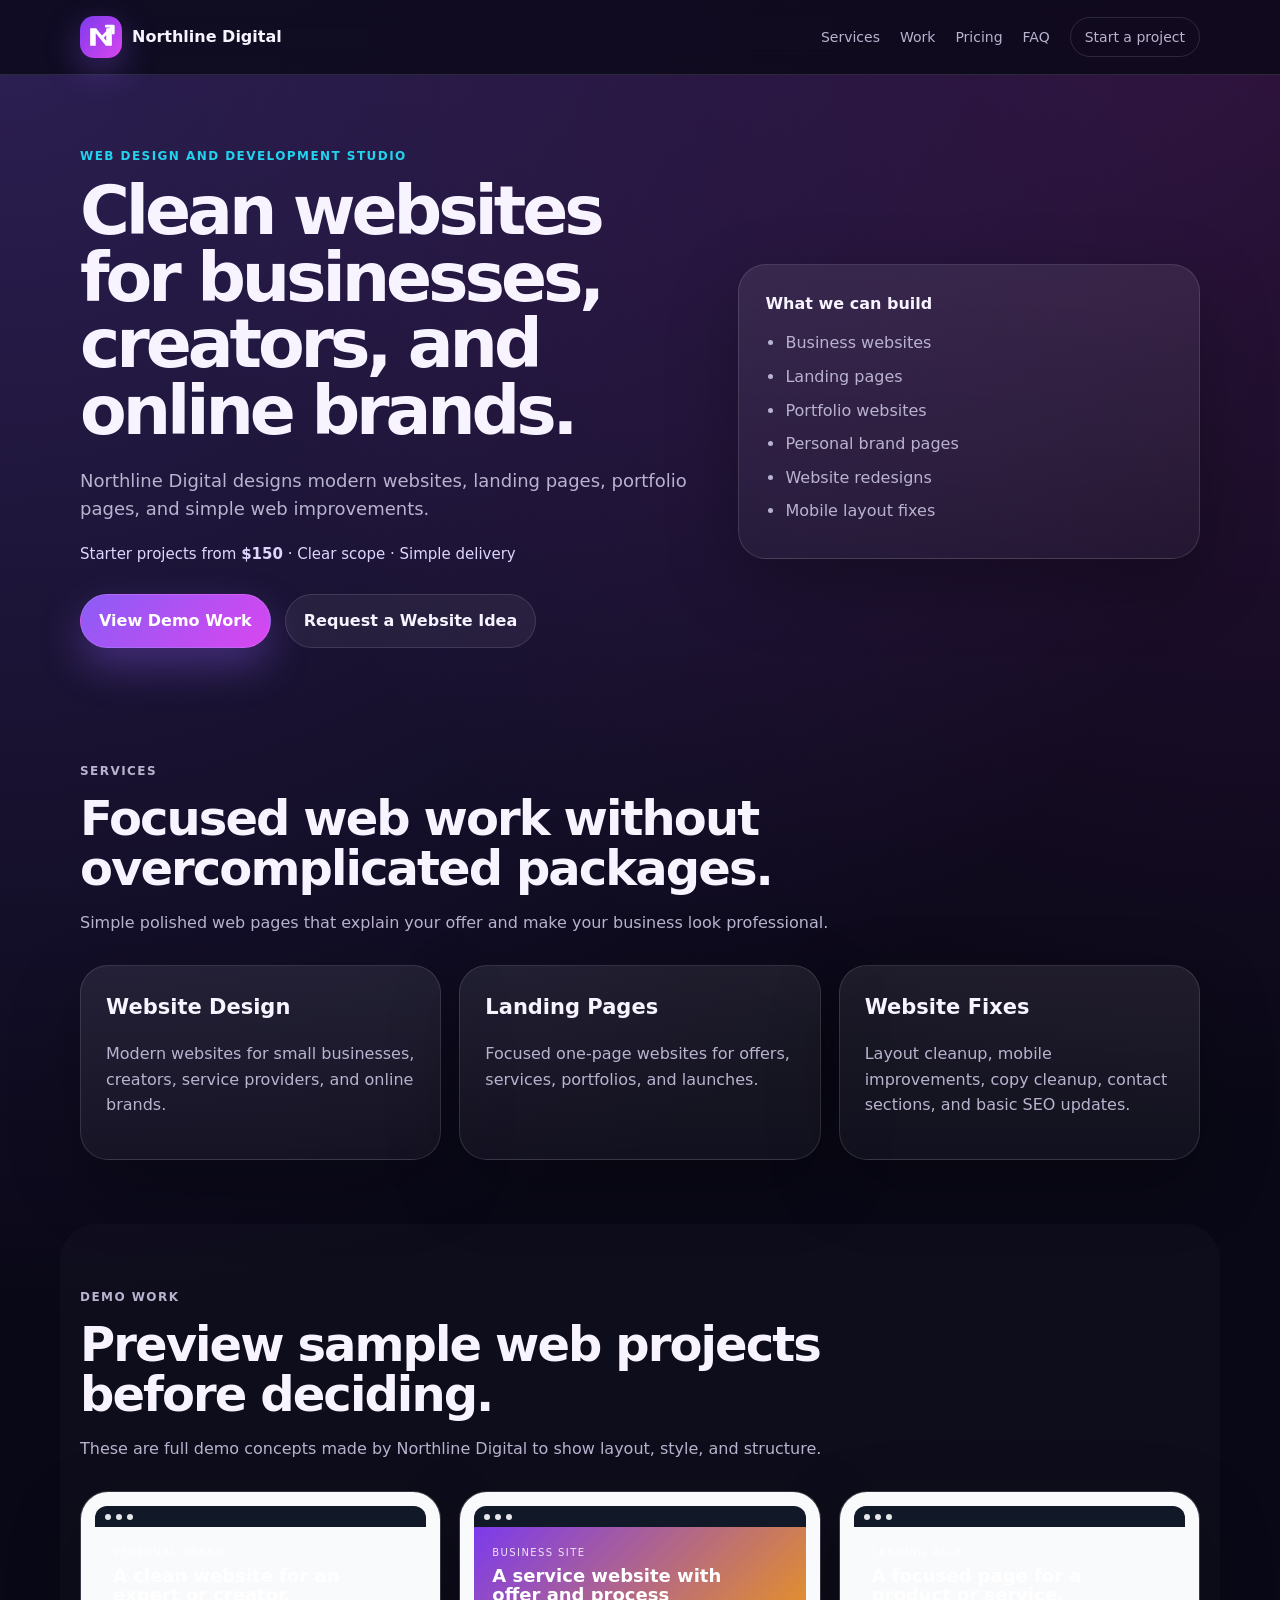
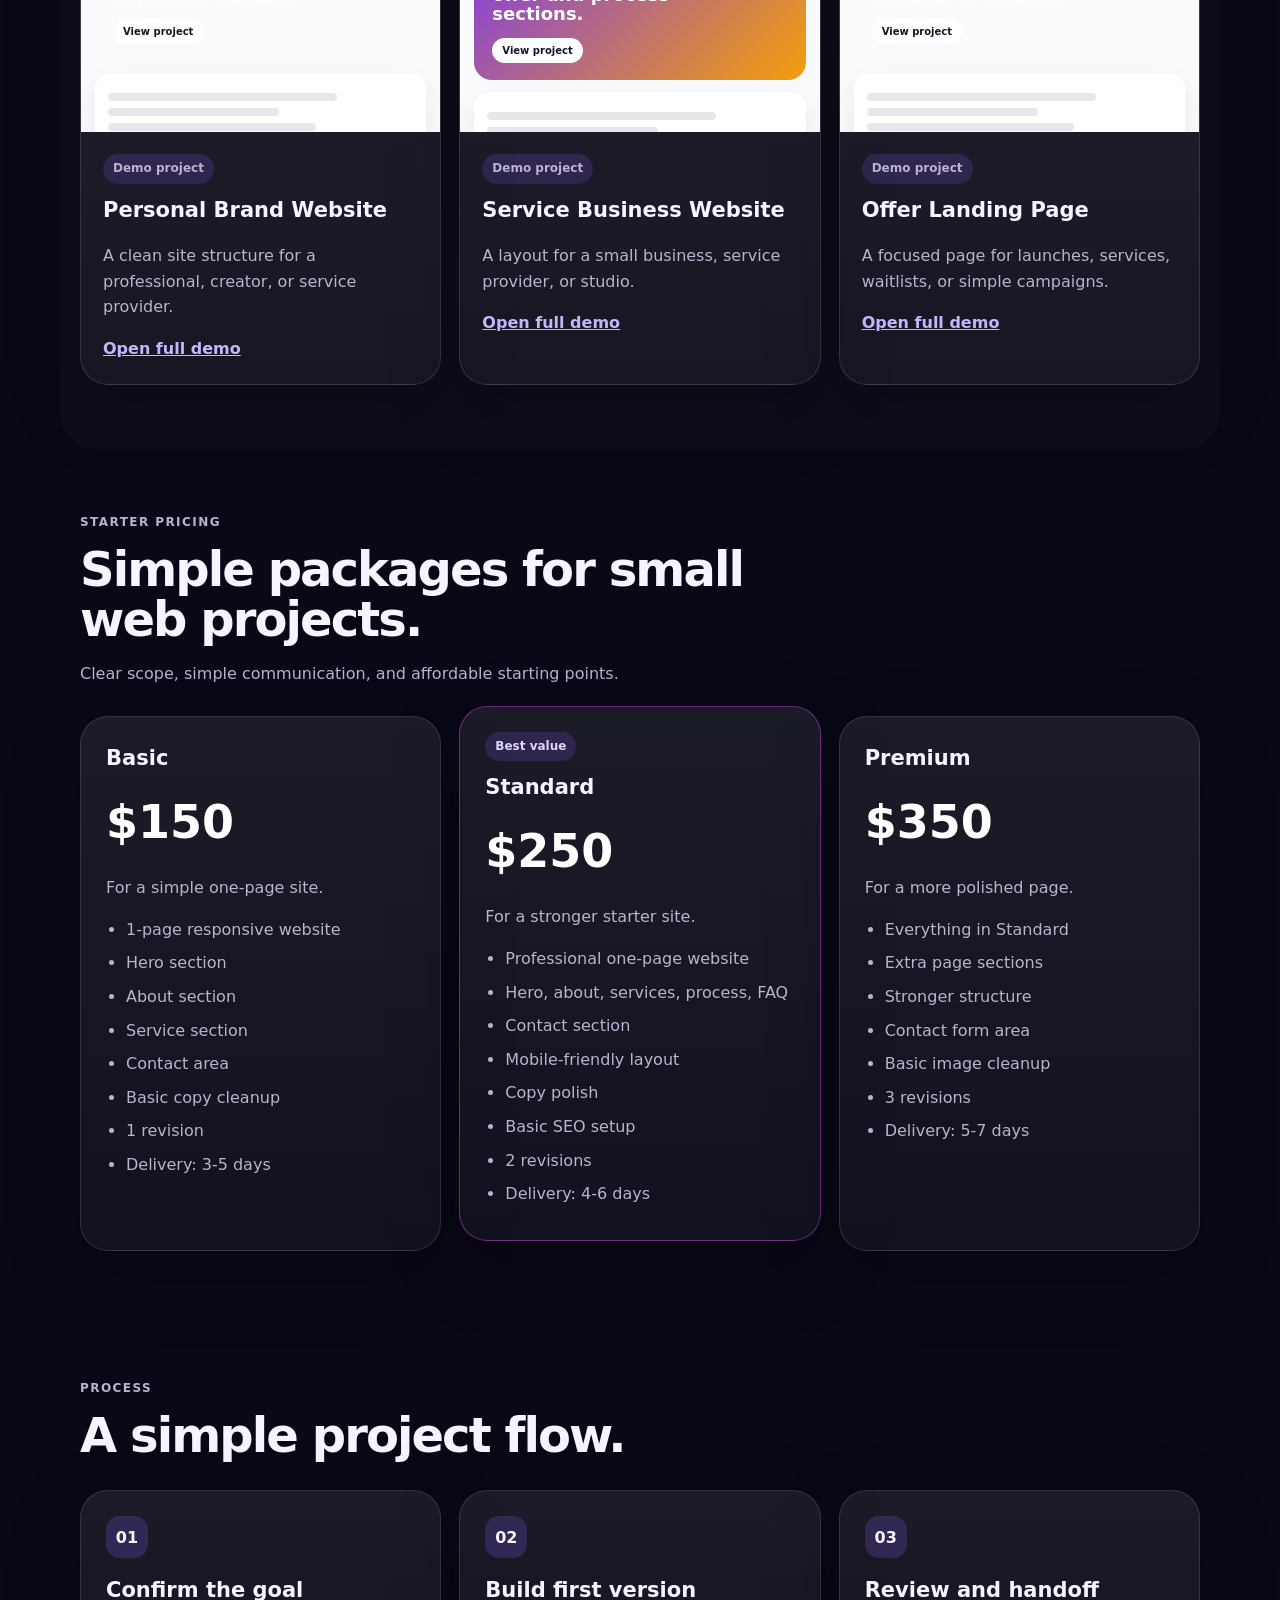
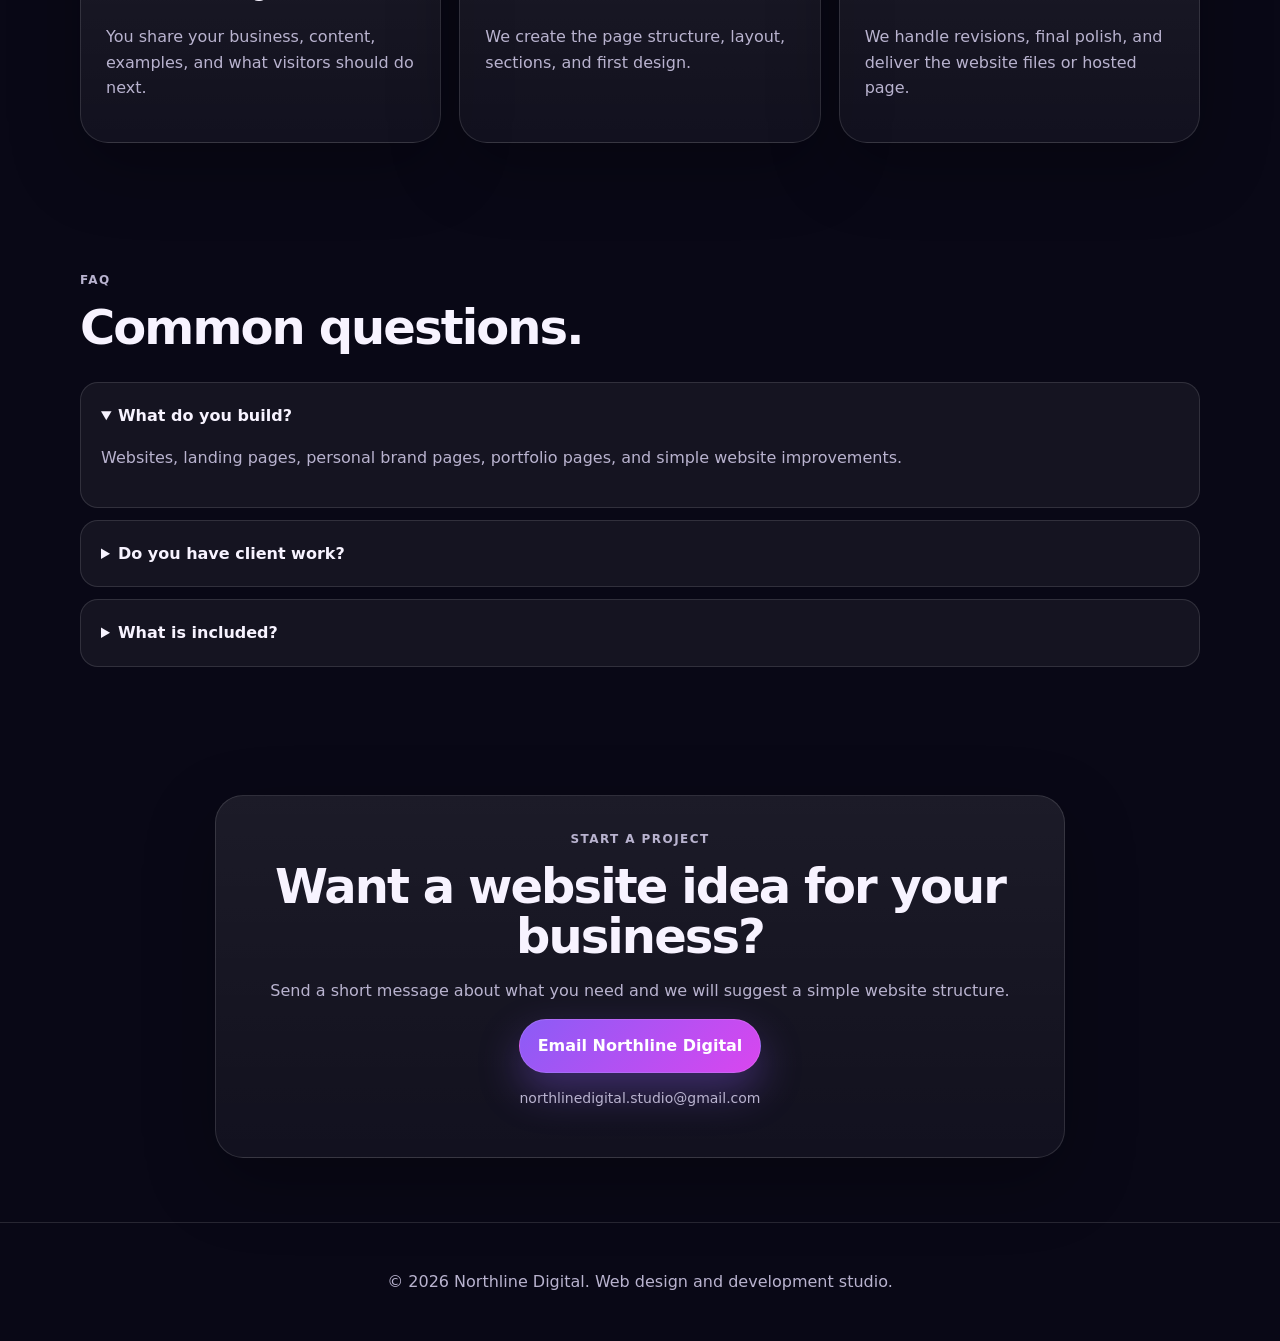
==== commit 7384b558: "Update homepage positioning" ====
--- a/index.html
+++ b/index.html
@@ -1,51 +1,21 @@
 <!DOCTYPE html>
 <html lang="en">
 <head>
-  <meta charset="UTF-8" />
-  <meta name="viewport" content="width=device-width, initial-scale=1.0" />
-  <title>Northline Digital | Landing Pages for Coaches & Consultants</title>
-  <meta name="description" content="Northline Digital builds clean landing pages for coaches and consultants with booking buttons, lead forms, and basic SEO setup." />
-  <link rel="stylesheet" href="style.css" />
+<meta charset="UTF-8">
+<meta name="viewport" content="width=device-width, initial-scale=1.0">
+<title>Northline Digital | Web Design Studio</title>
+<meta name="description" content="Northline Digital builds clean websites and landing pages.">
+<link rel="stylesheet" href="style.css">
 </head>
 <body>
-  <header class="site-header">
-    <nav class="nav">
-      <a class="brand" href="#home"><img class="logo-img" src="assets/northline-logo.svg" alt="Northline Digital logo"><span>Northline Digital</span></a>
-      <div class="nav-links"><a href="#services">Services</a><a href="#samples">Demo Work</a><a href="#pricing">Pricing</a><a href="#faq">FAQ</a><a href="#contact" class="nav-cta">Contact</a></div>
-    </nav>
-  </header>
-
-  <main>
-    <section id="home" class="hero">
-      <div class="hero-content">
-        <p class="eyebrow">Landing page design for coaches and consultants</p>
-        <h1>Landing pages that turn visitors into booked calls.</h1>
-        <p class="hero-text">Northline Digital builds clean, mobile-friendly landing pages with clear offer structure, booking buttons, lead forms, and basic SEO setup.</p>
-        <p class="hero-price">Starting from <strong>$150</strong> · Delivery in <strong>3-5 days</strong></p>
-        <div class="hero-actions"><a href="#samples" class="btn primary">View Demo Work</a><a href="#pricing" class="btn secondary">View Pricing</a></div>
-      </div>
-      <div class="hero-card"><p class="card-label">What your page can include</p><ul><li>Clear headline and call-to-action</li><li>Booking link or contact form</li><li>Offer and services section</li><li>FAQ and trust-building sections</li><li>Basic SEO title and meta setup</li><li>Mobile-friendly structure</li></ul></div>
-    </section>
-
-    <section id="services" class="section compact-section">
-      <div class="section-heading"><p class="eyebrow">What we build</p><h2>Simple pages that make your coaching offer easy to understand.</h2><p>We keep the scope focused so you can get a polished online page without a bloated agency process.</p></div>
-      <div class="grid three"><div class="service-card"><h3>Landing Page Design</h3><p>A clean one-page layout for your coaching offer, consultation call, webinar, or service package.</p></div><div class="service-card"><h3>Booking + Lead Flow</h3><p>Clear buttons and forms using Calendly, email, WhatsApp, or your preferred booking link.</p></div><div class="service-card"><h3>Copy + Offer Structure</h3><p>We polish the structure so visitors understand who you help, what you offer, and what to do next.</p></div></div>
-    </section>
-
-    <section id="samples" class="section samples">
-      <div class="section-heading"><p class="eyebrow">Demo work</p><h2>Preview actual landing page concepts before deciding.</h2><p>Click any preview to open a full sample landing page. These are sample concepts, not fake client projects.</p></div>
-      <div class="grid three">
-        <article class="sample-card"><a class="preview-link" href="samples/career-coach.html"><div class="site-preview career-preview"><div class="preview-browser"><span></span><span></span><span></span></div><div class="preview-hero"><p>Career Coach</p><h4>Land better roles with a clearer career story.</h4><em>Book a clarity call</em></div><div class="preview-content"><i></i><i></i><i></i><div><b></b><b></b></div></div></div></a><div class="sample-body"><p class="tag">Live demo concept</p><h3>Career Coach Landing Page</h3><p>For resume, interview, LinkedIn, and career direction coaches.</p><a href="samples/career-coach.html">Open full demo</a></div></article>
-        <article class="sample-card"><a class="preview-link" href="samples/business-consultant.html"><div class="site-preview business-preview"><div class="preview-browser"><span></span><span></span><span></span></div><div class="preview-hero"><p>Growth Consultant</p><h4>Turn messy operations into a simple growth plan.</h4><em>Book a strategy call</em></div><div class="preview-content"><i></i><i></i><i></i><div><b></b><b></b></div></div></div></a><div class="sample-body"><p class="tag">Live demo concept</p><h3>Business Consultant Landing Page</h3><p>For consultants helping founders clarify offers and systems.</p><a href="samples/business-consultant.html">Open full demo</a></div></article>
-        <article class="sample-card"><a class="preview-link" href="samples/life-coach.html"><div class="site-preview mindset-preview"><div class="preview-browser"><span></span><span></span><span></span></div><div class="preview-hero"><p>Life Coach</p><h4>Build confidence, habits, and personal clarity.</h4><em>Book a discovery call</em></div><div class="preview-content"><i></i><i></i><i></i><div><b></b><b></b></div></div></div></a><div class="sample-body"><p class="tag">Live demo concept</p><h3>Life Coach Landing Page</h3><p>For coaches focused on confidence, habits, clarity, and growth.</p><a href="samples/life-coach.html">Open full demo</a></div></article>
-      </div>
-    </section>
-
-    <section id="pricing" class="section pricing"><div class="section-heading"><p class="eyebrow">Founding-client pricing</p><h2>Affordable packages for our first coaching and consulting clients.</h2><p>Simple fixed pricing while we build our first client results. No fake testimonials. No confusing agency packages.</p></div><div class="grid three"><div class="price-card"><h3>Basic</h3><p class="price">$150</p><p class="best-for">For a simple online page fast.</p><ul><li>1-page mobile-friendly landing page</li><li>Hero section with clear headline</li><li>About / intro section</li><li>Service or offer section</li><li>Booking/contact button</li><li>Basic contact form</li><li>Basic copy cleanup</li><li>Basic SEO title and meta description</li><li>1 revision</li><li>Delivery: 3-5 days</li></ul></div><div class="price-card featured"><p class="popular">Best value</p><h3>Standard</h3><p class="price">$250</p><p class="best-for">Best for most coaches and consultants.</p><ul><li>Professional 1-page landing page</li><li>Hero, about, services/offer sections</li><li>Who it is for section</li><li>Why work with you section</li><li>FAQ section</li><li>Contact/booking section</li><li>Booking link or lead form integration</li><li>Copy polish for clarity and trust</li><li>Brand colors and font styling</li><li>Basic SEO title/meta</li><li>Basic speed check</li><li>2 revisions</li><li>Delivery: 4-6 days</li></ul><div class="bonus"><strong>Founding-client bonuses:</strong><br>Free quick website/offer audit, CTA suggestions, simple thank-you page, and 7-day small-change support.</div></div><div class="price-card"><h3>Premium</h3><p class="price">$350</p><p class="best-for">For a stronger, more polished page.</p><ul><li>Everything in Standard</li><li>Stronger copywriting polish</li><li>Better offer positioning</li><li>Lead magnet or free-call section</li><li>Extra trust-building sections</li><li>Contact form + booking button setup</li><li>Basic image optimization</li><li>Basic SEO structure check</li><li>3 revisions</li><li>Delivery: 5-7 days</li></ul><div class="bonus"><strong>Premium bonus:</strong><br>Mini social bio/website headline rewrite.</div></div></div></section>
-    <section class="section process"><div class="section-heading"><p class="eyebrow">Process</p><h2>A simple and safe process.</h2></div><div class="grid three"><div class="step-card"><span>01</span><h3>Confirm the page goal</h3><p>You share your offer, audience, links, and what action visitors should take.</p></div><div class="step-card"><span>02</span><h3>50% advance to start</h3><p>Projects start after 50% advance. The rest is paid after delivery before final handover.</p></div><div class="step-card"><span>03</span><h3>Build, review, and handoff</h3><p>We create the first layout, polish the page, handle revisions, then deliver after final payment.</p></div></div></section>
-    <section id="faq" class="section faq"><div class="section-heading"><p class="eyebrow">FAQ</p><h2>Questions early clients usually ask.</h2></div><div class="faq-list"><details open><summary>Are you a new agency?</summary><p>Yes, Northline Digital is a new founder-led studio. That is why early founding-client pricing is simple and affordable.</p></details><details><summary>Do you have client work?</summary><p>We currently show full sample concepts so clients can see the design style before deciding. We do not use fake testimonials or fake case studies.</p></details><details><summary>What is included?</summary><p>A mobile-friendly landing page, booking/contact button, lead form, basic SEO setup, and simple copy cleanup.</p></details></div></section>
-    <section id="contact" class="section contact"><div class="contact-box"><p class="eyebrow">Start small</p><h2>Want a landing page idea for your coaching offer?</h2><p>Send a short message about your coaching or consulting service and we will suggest a simple page structure.</p><a class="btn primary" href="mailto:northlinedigital.studio@gmail.com">Email Northline Digital</a><p class="small-note">northlinedigital.studio@gmail.com</p></div></section>
-  </main>
-  <footer><p>© 2026 Northline Digital. Founder-led landing pages for coaches and consultants.</p></footer>
-</body>
-</html>+<header class="site-header"><nav class="nav"><a class="brand" href="#home"><img class="logo-img" src="assets/northline-logo.svg" alt="Northline Digital logo"><span>Northline Digital</span></a><div class="nav-links"><a href="#services">Services</a><a href="#samples">Work</a><a href="#pricing">Pricing</a><a href="#faq">FAQ</a><a href="#contact" class="nav-cta">Start a project</a></div></nav></header>
+<main>
+<section id="home" class="hero"><div class="hero-content"><p class="eyebrow">Web design and development studio</p><h1>Clean websites for businesses, creators, and online brands.</h1><p class="hero-text">Northline Digital designs modern websites, landing pages, portfolio pages, and simple web improvements.</p><p class="hero-price">Starter projects from <strong>$150</strong> · Clear scope · Simple delivery</p><div class="hero-actions"><a href="#samples" class="btn primary">View Demo Work</a><a href="#contact" class="btn secondary">Request a Website Idea</a></div></div><div class="hero-card"><p class="card-label">What we can build</p><ul><li>Business websites</li><li>Landing pages</li><li>Portfolio websites</li><li>Personal brand pages</li><li>Website redesigns</li><li>Mobile layout fixes</li></ul></div></section>
+<section id="services" class="section compact-section"><div class="section-heading"><p class="eyebrow">Services</p><h2>Focused web work without overcomplicated packages.</h2><p>Simple polished web pages that explain your offer and make your business look professional.</p></div><div class="grid three"><div class="service-card"><h3>Website Design</h3><p>Modern websites for small businesses, creators, service providers, and online brands.</p></div><div class="service-card"><h3>Landing Pages</h3><p>Focused one-page websites for offers, services, portfolios, and launches.</p></div><div class="service-card"><h3>Website Fixes</h3><p>Layout cleanup, mobile improvements, copy cleanup, contact sections, and basic SEO updates.</p></div></div></section>
+<section id="samples" class="section samples"><div class="section-heading"><p class="eyebrow">Demo work</p><h2>Preview sample web projects before deciding.</h2><p>These are full demo concepts made by Northline Digital to show layout, style, and structure.</p></div><div class="grid three"><article class="sample-card"><a class="preview-link" href="samples/personal-brand.html"><div class="site-preview brand-preview"><div class="preview-browser"><span></span><span></span><span></span></div><div class="preview-hero"><p>Personal Brand</p><h4>A clean website for an expert or creator.</h4><em>View project</em></div><div class="preview-content"><i></i><i></i><i></i><div><b></b><b></b></div></div></div></a><div class="sample-body"><p class="tag">Demo project</p><h3>Personal Brand Website</h3><p>A clean site structure for a professional, creator, or service provider.</p><a href="samples/personal-brand.html">Open full demo</a></div></article><article class="sample-card"><a class="preview-link" href="samples/service-business.html"><div class="site-preview business-preview"><div class="preview-browser"><span></span><span></span><span></span></div><div class="preview-hero"><p>Business Site</p><h4>A service website with offer and process sections.</h4><em>View project</em></div><div class="preview-content"><i></i><i></i><i></i><div><b></b><b></b></div></div></div></a><div class="sample-body"><p class="tag">Demo project</p><h3>Service Business Website</h3><p>A layout for a small business, service provider, or studio.</p><a href="samples/service-business.html">Open full demo</a></div></article><article class="sample-card"><a class="preview-link" href="samples/offer-landing-page.html"><div class="site-preview landing-preview"><div class="preview-browser"><span></span><span></span><span></span></div><div class="preview-hero"><p>Landing Page</p><h4>A focused page for a product or service.</h4><em>View project</em></div><div class="preview-content"><i></i><i></i><i></i><div><b></b><b></b></div></div></div></a><div class="sample-body"><p class="tag">Demo project</p><h3>Offer Landing Page</h3><p>A focused page for launches, services, waitlists, or simple campaigns.</p><a href="samples/offer-landing-page.html">Open full demo</a></div></article></div></section>
+<section id="pricing" class="section pricing"><div class="section-heading"><p class="eyebrow">Starter pricing</p><h2>Simple packages for small web projects.</h2><p>Clear scope, simple communication, and affordable starting points.</p></div><div class="grid three"><div class="price-card"><h3>Basic</h3><p class="price">$150</p><p class="best-for">For a simple one-page site.</p><ul><li>1-page responsive website</li><li>Hero section</li><li>About section</li><li>Service section</li><li>Contact area</li><li>Basic copy cleanup</li><li>1 revision</li><li>Delivery: 3-5 days</li></ul></div><div class="price-card featured"><p class="popular">Best value</p><h3>Standard</h3><p class="price">$250</p><p class="best-for">For a stronger starter site.</p><ul><li>Professional one-page website</li><li>Hero, about, services, process, FAQ</li><li>Contact section</li><li>Mobile-friendly layout</li><li>Copy polish</li><li>Basic SEO setup</li><li>2 revisions</li><li>Delivery: 4-6 days</li></ul></div><div class="price-card"><h3>Premium</h3><p class="price">$350</p><p class="best-for">For a more polished page.</p><ul><li>Everything in Standard</li><li>Extra page sections</li><li>Stronger structure</li><li>Contact form area</li><li>Basic image cleanup</li><li>3 revisions</li><li>Delivery: 5-7 days</li></ul></div></div></section>
+<section class="section process"><div class="section-heading"><p class="eyebrow">Process</p><h2>A simple project flow.</h2></div><div class="grid three"><div class="step-card"><span>01</span><h3>Confirm the goal</h3><p>You share your business, content, examples, and what visitors should do next.</p></div><div class="step-card"><span>02</span><h3>Build first version</h3><p>We create the page structure, layout, sections, and first design.</p></div><div class="step-card"><span>03</span><h3>Review and handoff</h3><p>We handle revisions, final polish, and deliver the website files or hosted page.</p></div></div></section>
+<section id="faq" class="section faq"><div class="section-heading"><p class="eyebrow">FAQ</p><h2>Common questions.</h2></div><div class="faq-list"><details open><summary>What do you build?</summary><p>Websites, landing pages, personal brand pages, portfolio pages, and simple website improvements.</p></details><details><summary>Do you have client work?</summary><p>We currently show demo projects so visitors can judge the design style and structure before deciding.</p></details><details><summary>What is included?</summary><p>A responsive web page with clear sections, contact area, basic copy cleanup, and basic SEO setup.</p></details></div></section>
+<section id="contact" class="section contact"><div class="contact-box"><p class="eyebrow">Start a project</p><h2>Want a website idea for your business?</h2><p>Send a short message about what you need and we will suggest a simple website structure.</p><a class="btn primary" href="mailto:northlinedigital.studio@gmail.com">Email Northline Digital</a><p class="small-note">northlinedigital.studio@gmail.com</p></div></section>
+</main><footer><p>© 2026 Northline Digital. Web design and development studio.</p></footer>
+</body></html>
--- a/style.css
+++ b/style.css
@@ -1 +1 @@
-:root{--bg:#090816;--bg2:#111022;--card:#17152b;--text:#f7f3ff;--muted:#b9b3cf;--line:rgba(255,255,255,.12);--purple:#8b5cf6;--pink:#d946ef;--cyan:#22d3ee;--white:#fff}*{box-sizing:border-box}html{scroll-behavior:smooth}body{margin:0;font-family:Inter,ui-sans-serif,system-ui,-apple-system,BlinkMacSystemFont,"Segoe UI",sans-serif;background:radial-gradient(circle at top left,rgba(139,92,246,.28),transparent 28%),radial-gradient(circle at top right,rgba(217,70,239,.18),transparent 24%),var(--bg);color:var(--text);line-height:1.6}a{color:inherit}header{position:sticky;top:0;z-index:10;background:rgba(9,8,22,.78);backdrop-filter:blur(14px);border-bottom:1px solid var(--line)}.nav{max-width:1160px;margin:0 auto;padding:16px 20px;display:flex;align-items:center;justify-content:space-between;gap:20px}.brand{display:flex;align-items:center;gap:10px;text-decoration:none;font-weight:800}.logo-mark{width:42px;height:42px;border-radius:14px;display:grid;place-items:center;background:linear-gradient(135deg,var(--purple),var(--pink));box-shadow:0 12px 34px rgba(139,92,246,.35);color:#fff}.logo-mark svg{width:31px;height:31px;fill:none;stroke:#fff;stroke-width:5;stroke-linecap:round;stroke-linejoin:round}.logo-mark svg path:first-child{fill:#fff;stroke:none}.nav-links{display:flex;align-items:center;gap:20px;font-size:14px}.nav-links a{text-decoration:none;color:var(--muted)}.nav-links a:hover{color:var(--white)}.nav-cta{border:1px solid var(--line);padding:8px 14px;border-radius:999px}.hero{max-width:1160px;margin:0 auto;padding:72px 20px 40px;display:grid;grid-template-columns:1.15fr .85fr;gap:34px;align-items:center}.eyebrow{text-transform:uppercase;letter-spacing:.12em;color:var(--cyan);font-size:12px;font-weight:800;margin:0 0 12px}h1{font-size:clamp(42px,6vw,68px);line-height:.98;margin:0 0 22px;letter-spacing:-.06em}h2{font-size:clamp(30px,4vw,48px);line-height:1.05;margin:0 0 14px;letter-spacing:-.04em}h3{margin:0 0 10px;font-size:21px}.hero-text,.section-heading p,.service-card p,.sample-body p,.step-card p,.about-box p,.contact-box p,.faq p,.best-for{color:var(--muted)}.hero-text{font-size:18px;max-width:650px}.hero-price{font-size:15px;color:#ddd6fe;margin:18px 0 0}.hero-actions{display:flex;gap:14px;flex-wrap:wrap;margin:28px 0}.btn{display:inline-flex;align-items:center;justify-content:center;padding:13px 18px;border-radius:999px;text-decoration:none;font-weight:800;border:1px solid var(--line)}.btn.primary{background:linear-gradient(135deg,var(--purple),var(--pink));color:#fff;box-shadow:0 18px 40px rgba(139,92,246,.35)}.btn.secondary{background:rgba(255,255,255,.06)}.trust-note,.small-note{font-size:14px;color:var(--muted)}.hero-card,.service-card,.sample-card,.price-card,.step-card,.about-box,.contact-box{border:1px solid var(--line);background:linear-gradient(180deg,rgba(255,255,255,.08),rgba(255,255,255,.04));border-radius:28px;box-shadow:0 24px 70px rgba(0,0,0,.28)}.hero-card{padding:26px}.card-label{font-weight:800;margin:0 0 14px}.hero-card ul,.price-card ul{padding-left:20px;margin:0}.hero-card li,.price-card li{margin:8px 0;color:var(--muted)}.section{max-width:1160px;margin:0 auto;padding:64px 20px}.compact-section{padding-top:46px}.section-heading{max-width:760px;margin:0 0 30px}.grid{display:grid;gap:18px}.grid.three{grid-template-columns:repeat(3,1fr)}.service-card,.price-card,.step-card{padding:25px}.samples{background:rgba(255,255,255,.02);border-radius:36px}.sample-card{overflow:hidden}.preview-link{display:block;text-decoration:none}.site-preview{height:240px;padding:14px;background:#f8fafc;color:#101828;position:relative;overflow:hidden}.preview-browser{height:21px;background:#111827;border-radius:12px 12px 0 0;display:flex;gap:5px;align-items:center;padding-left:10px}.preview-browser span{width:6px;height:6px;border-radius:50%;background:#e5e7eb}.preview-hero{padding:18px;border-radius:0 0 18px 18px;color:#fff;min-height:112px}.career-preview .preview-hero{background:linear-gradient(135deg,#2563eb,#06b6d4)}.business-preview .preview-hero{background:linear-gradient(135deg,#7c3aed,#f59e0b)}.mindset-preview .preview-hero{background:linear-gradient(135deg,#d946ef,#8b5cf6)}.preview-hero p{margin:0 0 6px;font-size:10px;text-transform:uppercase;letter-spacing:.14em;opacity:.85}.preview-hero h4{font-size:18px;line-height:1.05;margin:0 0 12px;max-width:260px}.preview-hero em{font-style:normal;background:#fff;color:#111827;border-radius:999px;padding:7px 10px;font-size:10px;font-weight:900}.preview-content{padding:13px;background:white;border-radius:16px;margin-top:12px;box-shadow:0 12px 28px rgba(0,0,0,.08)}.preview-content i{display:block;height:8px;border-radius:999px;background:#e5e7eb;margin:7px 0}.preview-content i:nth-child(1){width:75%}.preview-content i:nth-child(2){width:56%}.preview-content i:nth-child(3){width:68%}.preview-content div{display:grid;grid-template-columns:1fr 1fr;gap:8px;margin-top:10px}.preview-content b{height:34px;border-radius:10px;background:#eef2ff}.sample-body{padding:22px}.tag,.popular{display:inline-block;margin:0 0 10px;padding:5px 10px;border-radius:999px;background:rgba(139,92,246,.18);color:#ddd6fe;font-size:12px;font-weight:800}.sample-body a{color:#c4b5fd;font-weight:800}.pricing .price-card{position:relative}.price-card.featured{border-color:rgba(217,70,239,.45);transform:translateY(-10px)}.price{font-size:46px;font-weight:900;margin:10px 0;color:#fff}.bonus{margin-top:18px;padding:14px;border-radius:18px;background:rgba(34,211,238,.08);color:var(--muted);border:1px solid rgba(34,211,238,.18)}.step-card span{display:inline-grid;place-items:center;width:42px;height:42px;border-radius:14px;background:rgba(139,92,246,.22);font-weight:900;margin-bottom:16px}.about-box,.contact-box{padding:34px}.faq-list{display:grid;gap:12px}.faq details{padding:20px;border:1px solid var(--line);border-radius:18px;background:rgba(255,255,255,.05)}summary{cursor:pointer;font-weight:900}.contact{text-align:center}.contact-box{max-width:850px;margin:0 auto}footer{padding:30px 20px;border-top:1px solid var(--line);text-align:center;color:var(--muted)}.sample-page{background:#f8fafc;color:#111827}.sample-page .eyebrow{color:#2563eb}.mini-nav{max-width:1120px;margin:0 auto;padding:18px 20px}.mini-nav a{text-decoration:none;color:#4f46e5;font-weight:800}.sample-hero{max-width:1120px;margin:0 auto;padding:70px 20px;display:grid;grid-template-columns:1.1fr .9fr;gap:30px;align-items:center}.sample-hero h1{font-size:clamp(38px,6vw,64px);color:#111827}.sample-page .hero-text{color:#475467}.sample-visual{background:#fff;border:1px solid #e5e7eb;border-radius:32px;padding:24px;box-shadow:0 30px 80px rgba(15,23,42,.12)}.sample-visual .mock-img{height:260px;border-radius:24px;background:linear-gradient(135deg,#2563eb,#06b6d4);position:relative;overflow:hidden}.sample-visual .mock-img:after{content:"";position:absolute;left:30px;right:30px;bottom:28px;height:90px;background:rgba(255,255,255,.92);border-radius:18px}.sample-section{max-width:1120px;margin:0 auto;padding:34px 20px}.sample-grid{display:grid;grid-template-columns:repeat(3,1fr);gap:18px}.sample-panel{padding:28px;border:1px solid #e5e7eb;border-radius:28px;background:#fff;box-shadow:0 16px 50px rgba(15,23,42,.08)}.sample-panel p{color:#475467}.sample-cta{background:#111827!important;color:#fff!important;text-align:center}.sample-cta p{color:#d1d5db}@media(max-width:820px){.hero,.grid.three,.sample-hero,.sample-grid{grid-template-columns:1fr}.nav{align-items:flex-start}.nav-links{display:none}.hero{padding-top:48px}.price-card.featured{transform:none}h1{font-size:42px}.site-preview{height:220px}}+:root{--bg:#090816;--bg2:#111022;--card:#17152b;--text:#f7f3ff;--muted:#b9b3cf;--line:rgba(255,255,255,.12);--purple:#8b5cf6;--pink:#d946ef;--cyan:#22d3ee;--white:#fff}*{box-sizing:border-box}html{scroll-behavior:smooth}body{margin:0;font-family:Inter,ui-sans-serif,system-ui,-apple-system,BlinkMacSystemFont,"Segoe UI",sans-serif;background:radial-gradient(circle at top left,rgba(139,92,246,.28),transparent 28%),radial-gradient(circle at top right,rgba(217,70,239,.18),transparent 24%),var(--bg);color:var(--text);line-height:1.6}a{color:inherit}header{position:sticky;top:0;z-index:10;background:rgba(9,8,22,.78);backdrop-filter:blur(14px);border-bottom:1px solid var(--line)}.nav{max-width:1160px;margin:0 auto;padding:16px 20px;display:flex;align-items:center;justify-content:space-between;gap:20px}.brand{display:flex;align-items:center;gap:10px;text-decoration:none;font-weight:800}.logo-img{width:42px;height:42px;border-radius:14px;display:block;box-shadow:0 12px 34px rgba(139,92,246,.35)}.logo-mark{width:42px;height:42px;border-radius:14px;display:grid;place-items:center;background:linear-gradient(135deg,var(--purple),var(--pink));box-shadow:0 12px 34px rgba(139,92,246,.35);color:#fff}.logo-mark svg{width:31px;height:31px;fill:none;stroke:#fff;stroke-width:5;stroke-linecap:round;stroke-linejoin:round}.logo-mark svg path:first-child{fill:#fff;stroke:none}.nav-links{display:flex;align-items:center;gap:20px;font-size:14px}.nav-links a{text-decoration:none;color:var(--muted)}.nav-links a:hover{color:var(--white)}.nav-cta{border:1px solid var(--line);padding:8px 14px;border-radius:999px}.hero{max-width:1160px;margin:0 auto;padding:72px 20px 40px;display:grid;grid-template-columns:1.15fr .85fr;gap:34px;align-items:center}.eyebrow{text-transform:uppercase;letter-spacing:.12em;color:var(--cyan);font-size:12px;font-weight:800;margin:0 0 12px}h1{font-size:clamp(42px,6vw,68px);line-height:.98;margin:0 0 22px;letter-spacing:-.06em}h2{font-size:clamp(30px,4vw,48px);line-height:1.05;margin:0 0 14px;letter-spacing:-.04em}h3{margin:0 0 10px;font-size:21px}.hero-text,.section-heading p,.service-card p,.sample-body p,.step-card p,.about-box p,.contact-box p,.faq p,.best-for{color:var(--muted)}.hero-text{font-size:18px;max-width:650px}.hero-price{font-size:15px;color:#ddd6fe;margin:18px 0 0}.hero-actions{display:flex;gap:14px;flex-wrap:wrap;margin:28px 0}.btn{display:inline-flex;align-items:center;justify-content:center;padding:13px 18px;border-radius:999px;text-decoration:none;font-weight:800;border:1px solid var(--line)}.btn.primary{background:linear-gradient(135deg,var(--purple),var(--pink));color:#fff;box-shadow:0 18px 40px rgba(139,92,246,.35)}.btn.secondary{background:rgba(255,255,255,.06)}.trust-note,.small-note{font-size:14px;color:var(--muted)}.hero-card,.service-card,.sample-card,.price-card,.step-card,.about-box,.contact-box{border:1px solid var(--line);background:linear-gradient(180deg,rgba(255,255,255,.08),rgba(255,255,255,.04));border-radius:28px;box-shadow:0 24px 70px rgba(0,0,0,.28)}.hero-card{padding:26px}.card-label{font-weight:800;margin:0 0 14px}.hero-card ul,.price-card ul{padding-left:20px;margin:0}.hero-card li,.price-card li{margin:8px 0;color:var(--muted)}.section{max-width:1160px;margin:0 auto;padding:64px 20px}.compact-section{padding-top:46px}.section-heading{max-width:760px;margin:0 0 30px}.grid{display:grid;gap:18px}.grid.three{grid-template-columns:repeat(3,1fr)}.service-card,.price-card,.step-card{padding:25px}.samples{background:rgba(255,255,255,.02);border-radius:36px}.sample-card{overflow:hidden}.preview-link{display:block;text-decoration:none}.site-preview{height:240px;padding:14px;background:#f8fafc;color:#101828;position:relative;overflow:hidden}.preview-browser{height:21px;background:#111827;border-radius:12px 12px 0 0;display:flex;gap:5px;align-items:center;padding-left:10px}.preview-browser span{width:6px;height:6px;border-radius:50%;background:#e5e7eb}.preview-hero{padding:18px;border-radius:0 0 18px 18px;color:#fff;min-height:112px}.career-preview .preview-hero{background:linear-gradient(135deg,#2563eb,#06b6d4)}.business-preview .preview-hero{background:linear-gradient(135deg,#7c3aed,#f59e0b)}.mindset-preview .preview-hero{background:linear-gradient(135deg,#d946ef,#8b5cf6)}.preview-hero p{margin:0 0 6px;font-size:10px;text-transform:uppercase;letter-spacing:.14em;opacity:.85}.preview-hero h4{font-size:18px;line-height:1.05;margin:0 0 12px;max-width:260px}.preview-hero em{font-style:normal;background:#fff;color:#111827;border-radius:999px;padding:7px 10px;font-size:10px;font-weight:900}.preview-content{padding:13px;background:white;border-radius:16px;margin-top:12px;box-shadow:0 12px 28px rgba(0,0,0,.08)}.preview-content i{display:block;height:8px;border-radius:999px;background:#e5e7eb;margin:7px 0}.preview-content i:nth-child(1){width:75%}.preview-content i:nth-child(2){width:56%}.preview-content i:nth-child(3){width:68%}.preview-content div{display:grid;grid-template-columns:1fr 1fr;gap:8px;margin-top:10px}.preview-content b{height:34px;border-radius:10px;background:#eef2ff}.sample-body{padding:22px}.tag,.popular{display:inline-block;margin:0 0 10px;padding:5px 10px;border-radius:999px;background:rgba(139,92,246,.18);color:#ddd6fe;font-size:12px;font-weight:800}.sample-body a{color:#c4b5fd;font-weight:800}.pricing .price-card{position:relative}.price-card.featured{border-color:rgba(217,70,239,.45);transform:translateY(-10px)}.price{font-size:46px;font-weight:900;margin:10px 0;color:#fff}.bonus{margin-top:18px;padding:14px;border-radius:18px;background:rgba(34,211,238,.08);color:var(--muted);border:1px solid rgba(34,211,238,.18)}.step-card span{display:inline-grid;place-items:center;width:42px;height:42px;border-radius:14px;background:rgba(139,92,246,.22);font-weight:900;margin-bottom:16px}.about-box,.contact-box{padding:34px}.faq-list{display:grid;gap:12px}.faq details{padding:20px;border:1px solid var(--line);border-radius:18px;background:rgba(255,255,255,.05)}summary{cursor:pointer;font-weight:900}.contact{text-align:center}.contact-box{max-width:850px;margin:0 auto}footer{padding:30px 20px;border-top:1px solid var(--line);text-align:center;color:var(--muted)}.sample-page{background:#f8fafc;color:#111827}.sample-page .eyebrow{color:#2563eb}.mini-nav{max-width:1120px;margin:0 auto;padding:18px 20px}.mini-nav a{text-decoration:none;color:#4f46e5;font-weight:800}.sample-hero{max-width:1120px;margin:0 auto;padding:70px 20px;display:grid;grid-template-columns:1.1fr .9fr;gap:30px;align-items:center}.sample-hero h1{font-size:clamp(38px,6vw,64px);color:#111827}.sample-page .hero-text{color:#475467}.sample-visual{background:#fff;border:1px solid #e5e7eb;border-radius:32px;padding:24px;box-shadow:0 30px 80px rgba(15,23,42,.12)}.sample-visual .mock-img{height:260px;border-radius:24px;background:linear-gradient(135deg,#2563eb,#06b6d4);position:relative;overflow:hidden}.sample-visual .mock-img:after{content:"";position:absolute;left:30px;right:30px;bottom:28px;height:90px;background:rgba(255,255,255,.92);border-radius:18px}.sample-section{max-width:1120px;margin:0 auto;padding:34px 20px}.sample-grid{display:grid;grid-template-columns:repeat(3,1fr);gap:18px}.sample-panel{padding:28px;border:1px solid #e5e7eb;border-radius:28px;background:#fff;box-shadow:0 16px 50px rgba(15,23,42,.08)}.sample-panel p{color:#475467}.sample-cta{background:#111827!important;color:#fff!important;text-align:center}.sample-cta p{color:#d1d5db}@media(max-width:820px){.hero,.grid.three,.sample-hero,.sample-grid{grid-template-columns:1fr}.nav{align-items:flex-start}.nav-links{display:none}.hero{padding-top:48px}.price-card.featured{transform:none}h1{font-size:42px}.site-preview{height:220px}}
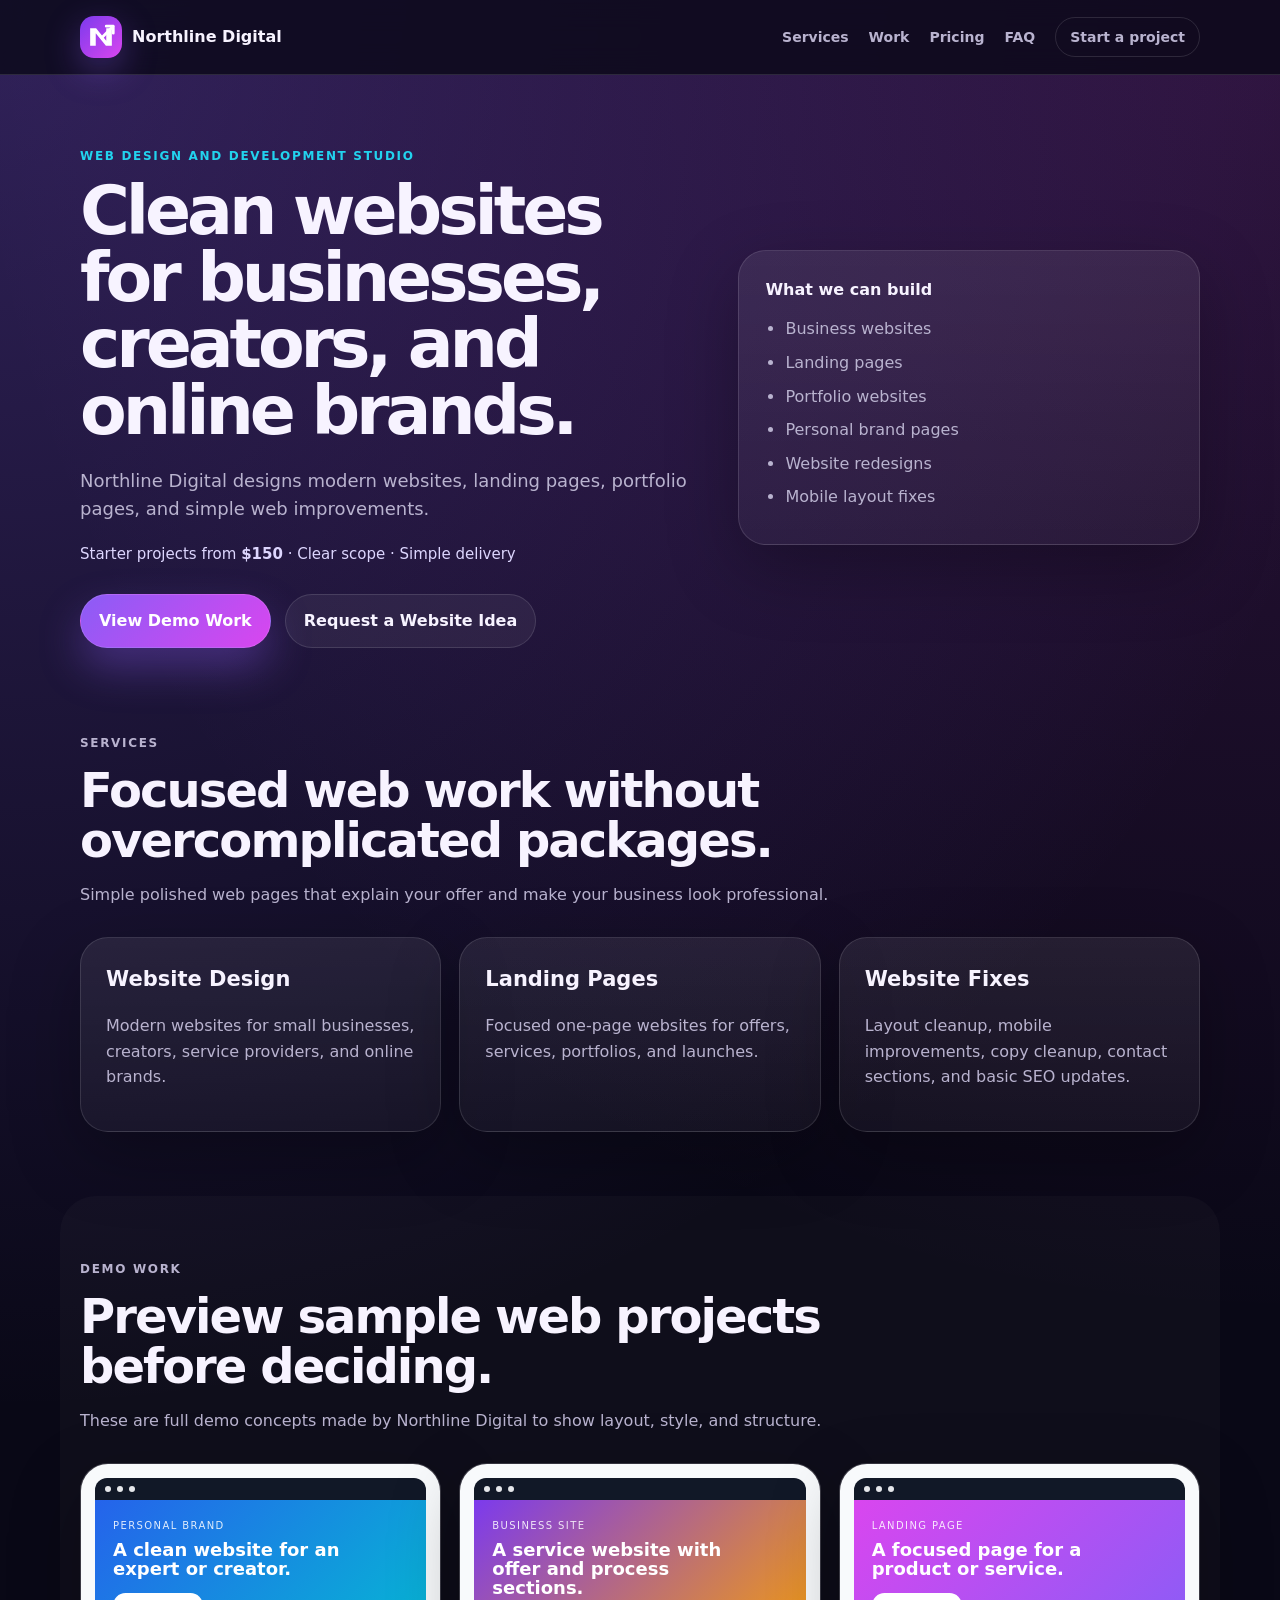
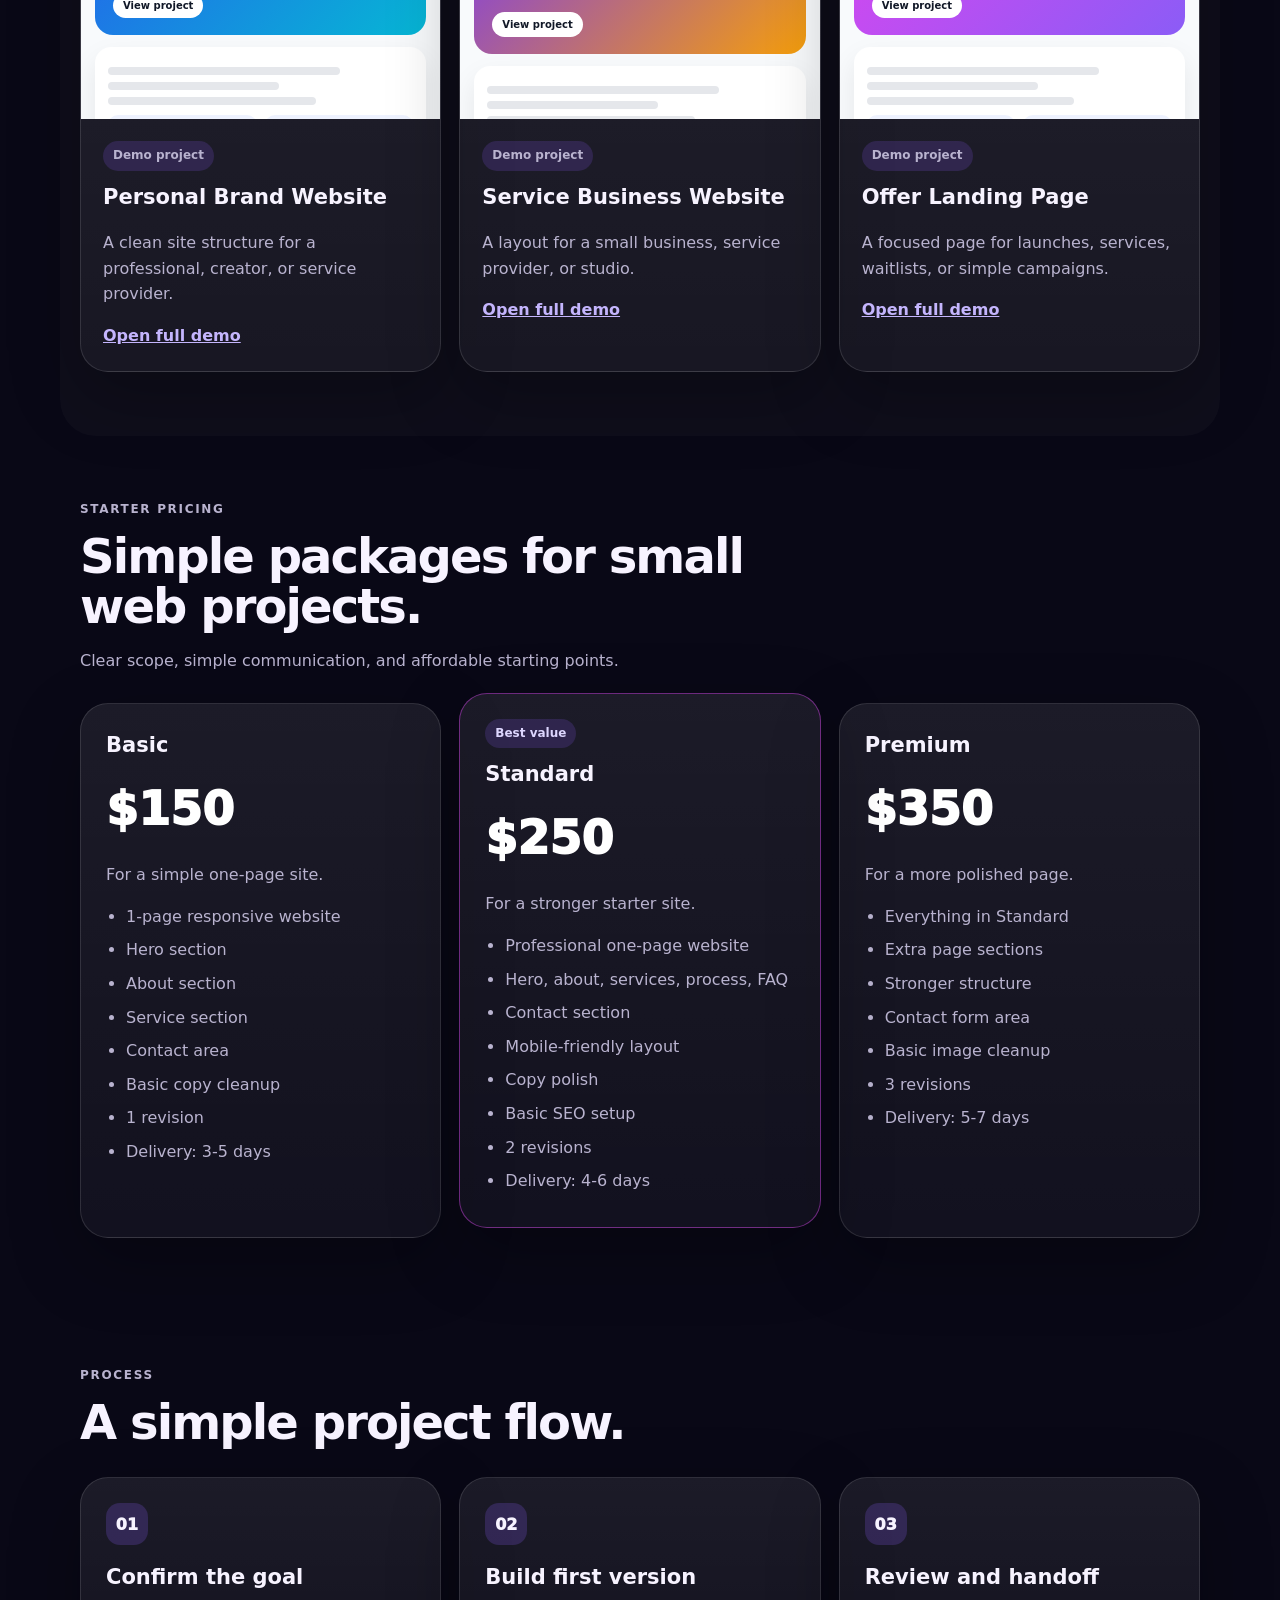
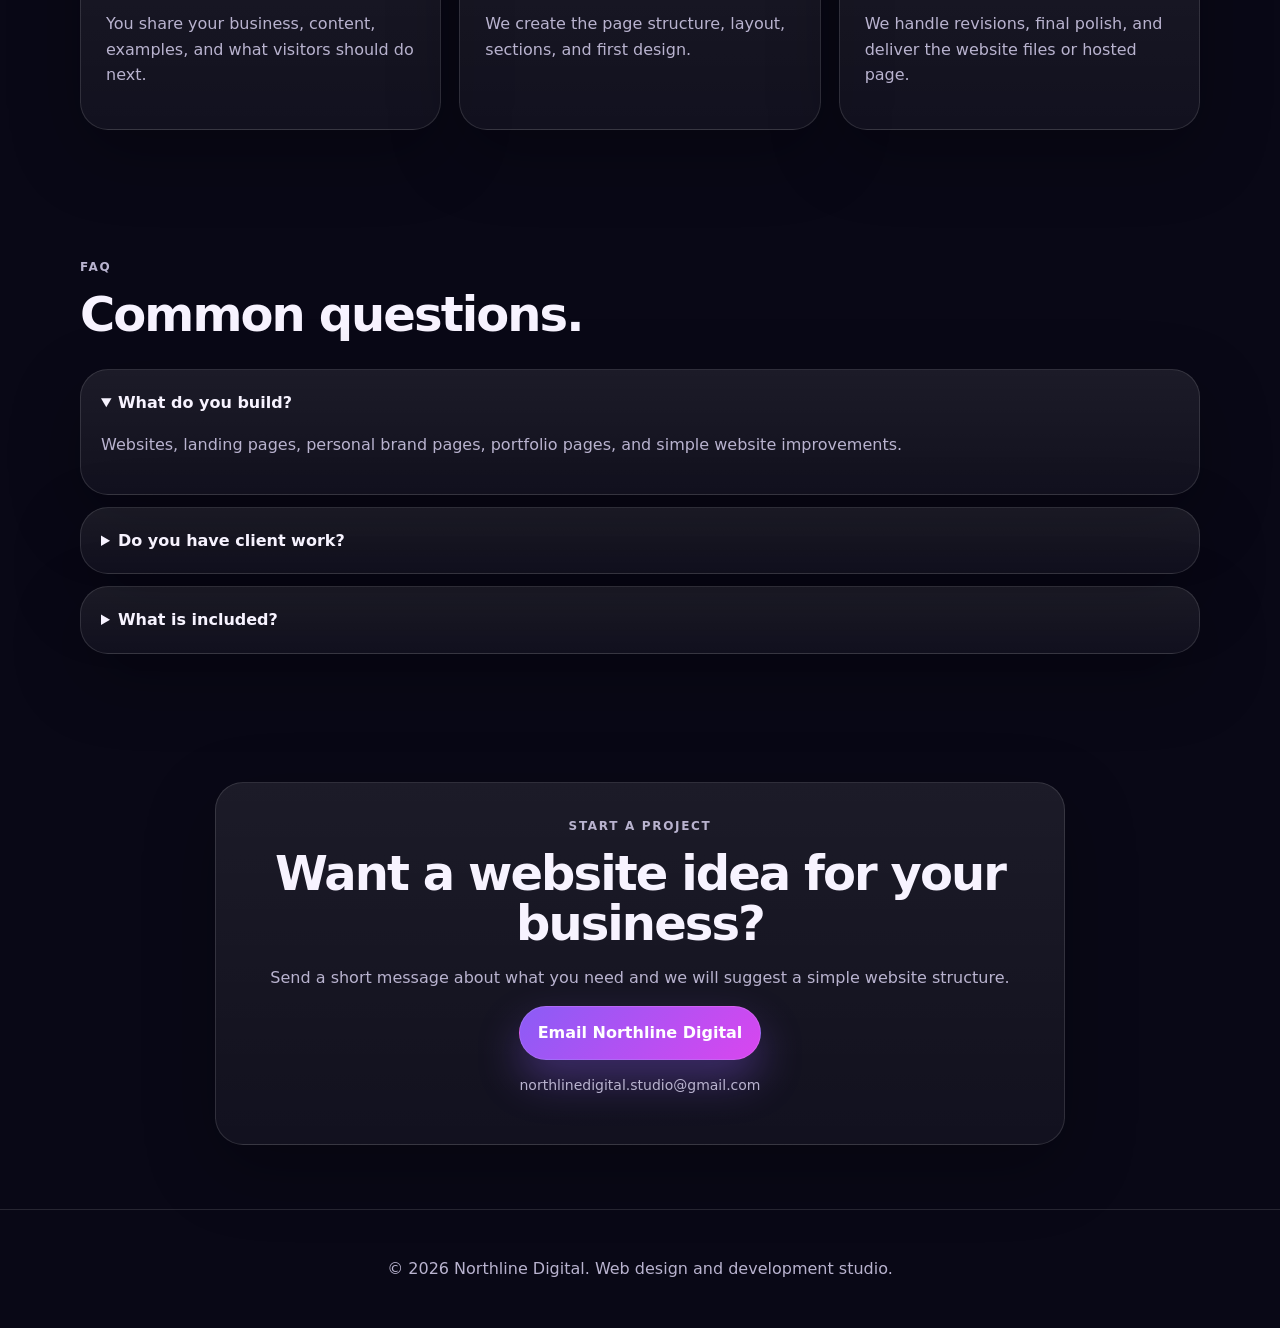
==== commit 15d9710e: "Fix demo preview links" ====
--- a/index.html
+++ b/index.html
@@ -12,7 +12,7 @@
 <main>
 <section id="home" class="hero"><div class="hero-content"><p class="eyebrow">Web design and development studio</p><h1>Clean websites for businesses, creators, and online brands.</h1><p class="hero-text">Northline Digital designs modern websites, landing pages, portfolio pages, and simple web improvements.</p><p class="hero-price">Starter projects from <strong>$150</strong> · Clear scope · Simple delivery</p><div class="hero-actions"><a href="#samples" class="btn primary">View Demo Work</a><a href="#contact" class="btn secondary">Request a Website Idea</a></div></div><div class="hero-card"><p class="card-label">What we can build</p><ul><li>Business websites</li><li>Landing pages</li><li>Portfolio websites</li><li>Personal brand pages</li><li>Website redesigns</li><li>Mobile layout fixes</li></ul></div></section>
 <section id="services" class="section compact-section"><div class="section-heading"><p class="eyebrow">Services</p><h2>Focused web work without overcomplicated packages.</h2><p>Simple polished web pages that explain your offer and make your business look professional.</p></div><div class="grid three"><div class="service-card"><h3>Website Design</h3><p>Modern websites for small businesses, creators, service providers, and online brands.</p></div><div class="service-card"><h3>Landing Pages</h3><p>Focused one-page websites for offers, services, portfolios, and launches.</p></div><div class="service-card"><h3>Website Fixes</h3><p>Layout cleanup, mobile improvements, copy cleanup, contact sections, and basic SEO updates.</p></div></div></section>
-<section id="samples" class="section samples"><div class="section-heading"><p class="eyebrow">Demo work</p><h2>Preview sample web projects before deciding.</h2><p>These are full demo concepts made by Northline Digital to show layout, style, and structure.</p></div><div class="grid three"><article class="sample-card"><a class="preview-link" href="samples/personal-brand.html"><div class="site-preview brand-preview"><div class="preview-browser"><span></span><span></span><span></span></div><div class="preview-hero"><p>Personal Brand</p><h4>A clean website for an expert or creator.</h4><em>View project</em></div><div class="preview-content"><i></i><i></i><i></i><div><b></b><b></b></div></div></div></a><div class="sample-body"><p class="tag">Demo project</p><h3>Personal Brand Website</h3><p>A clean site structure for a professional, creator, or service provider.</p><a href="samples/personal-brand.html">Open full demo</a></div></article><article class="sample-card"><a class="preview-link" href="samples/service-business.html"><div class="site-preview business-preview"><div class="preview-browser"><span></span><span></span><span></span></div><div class="preview-hero"><p>Business Site</p><h4>A service website with offer and process sections.</h4><em>View project</em></div><div class="preview-content"><i></i><i></i><i></i><div><b></b><b></b></div></div></div></a><div class="sample-body"><p class="tag">Demo project</p><h3>Service Business Website</h3><p>A layout for a small business, service provider, or studio.</p><a href="samples/service-business.html">Open full demo</a></div></article><article class="sample-card"><a class="preview-link" href="samples/offer-landing-page.html"><div class="site-preview landing-preview"><div class="preview-browser"><span></span><span></span><span></span></div><div class="preview-hero"><p>Landing Page</p><h4>A focused page for a product or service.</h4><em>View project</em></div><div class="preview-content"><i></i><i></i><i></i><div><b></b><b></b></div></div></div></a><div class="sample-body"><p class="tag">Demo project</p><h3>Offer Landing Page</h3><p>A focused page for launches, services, waitlists, or simple campaigns.</p><a href="samples/offer-landing-page.html">Open full demo</a></div></article></div></section>
+<section id="samples" class="section samples"><div class="section-heading"><p class="eyebrow">Demo work</p><h2>Preview sample web projects before deciding.</h2><p>These are full demo concepts made by Northline Digital to show layout, style, and structure.</p></div><div class="grid three"><article class="sample-card"><a class="preview-link" href="samples/career-coach.html"><div class="site-preview brand-preview"><div class="preview-browser"><span></span><span></span><span></span></div><div class="preview-hero"><p>Personal Brand</p><h4>A clean website for an expert or creator.</h4><em>View project</em></div><div class="preview-content"><i></i><i></i><i></i><div><b></b><b></b></div></div></div></a><div class="sample-body"><p class="tag">Demo project</p><h3>Personal Brand Website</h3><p>A clean site structure for a professional, creator, or service provider.</p><a href="samples/career-coach.html">Open full demo</a></div></article><article class="sample-card"><a class="preview-link" href="samples/business-consultant.html"><div class="site-preview business-preview"><div class="preview-browser"><span></span><span></span><span></span></div><div class="preview-hero"><p>Business Site</p><h4>A service website with offer and process sections.</h4><em>View project</em></div><div class="preview-content"><i></i><i></i><i></i><div><b></b><b></b></div></div></div></a><div class="sample-body"><p class="tag">Demo project</p><h3>Service Business Website</h3><p>A layout for a small business, service provider, or studio.</p><a href="samples/business-consultant.html">Open full demo</a></div></article><article class="sample-card"><a class="preview-link" href="samples/life-coach.html"><div class="site-preview landing-preview"><div class="preview-browser"><span></span><span></span><span></span></div><div class="preview-hero"><p>Landing Page</p><h4>A focused page for a product or service.</h4><em>View project</em></div><div class="preview-content"><i></i><i></i><i></i><div><b></b><b></b></div></div></div></a><div class="sample-body"><p class="tag">Demo project</p><h3>Offer Landing Page</h3><p>A focused page for launches, services, waitlists, or simple campaigns.</p><a href="samples/life-coach.html">Open full demo</a></div></article></div></section>
 <section id="pricing" class="section pricing"><div class="section-heading"><p class="eyebrow">Starter pricing</p><h2>Simple packages for small web projects.</h2><p>Clear scope, simple communication, and affordable starting points.</p></div><div class="grid three"><div class="price-card"><h3>Basic</h3><p class="price">$150</p><p class="best-for">For a simple one-page site.</p><ul><li>1-page responsive website</li><li>Hero section</li><li>About section</li><li>Service section</li><li>Contact area</li><li>Basic copy cleanup</li><li>1 revision</li><li>Delivery: 3-5 days</li></ul></div><div class="price-card featured"><p class="popular">Best value</p><h3>Standard</h3><p class="price">$250</p><p class="best-for">For a stronger starter site.</p><ul><li>Professional one-page website</li><li>Hero, about, services, process, FAQ</li><li>Contact section</li><li>Mobile-friendly layout</li><li>Copy polish</li><li>Basic SEO setup</li><li>2 revisions</li><li>Delivery: 4-6 days</li></ul></div><div class="price-card"><h3>Premium</h3><p class="price">$350</p><p class="best-for">For a more polished page.</p><ul><li>Everything in Standard</li><li>Extra page sections</li><li>Stronger structure</li><li>Contact form area</li><li>Basic image cleanup</li><li>3 revisions</li><li>Delivery: 5-7 days</li></ul></div></div></section>
 <section class="section process"><div class="section-heading"><p class="eyebrow">Process</p><h2>A simple project flow.</h2></div><div class="grid three"><div class="step-card"><span>01</span><h3>Confirm the goal</h3><p>You share your business, content, examples, and what visitors should do next.</p></div><div class="step-card"><span>02</span><h3>Build first version</h3><p>We create the page structure, layout, sections, and first design.</p></div><div class="step-card"><span>03</span><h3>Review and handoff</h3><p>We handle revisions, final polish, and deliver the website files or hosted page.</p></div></div></section>
 <section id="faq" class="section faq"><div class="section-heading"><p class="eyebrow">FAQ</p><h2>Common questions.</h2></div><div class="faq-list"><details open><summary>What do you build?</summary><p>Websites, landing pages, personal brand pages, portfolio pages, and simple website improvements.</p></details><details><summary>Do you have client work?</summary><p>We currently show demo projects so visitors can judge the design style and structure before deciding.</p></details><details><summary>What is included?</summary><p>A responsive web page with clear sections, contact area, basic copy cleanup, and basic SEO setup.</p></details></div></section>
--- a/style.css
+++ b/style.css
@@ -1 +1 @@
-:root{--bg:#090816;--bg2:#111022;--card:#17152b;--text:#f7f3ff;--muted:#b9b3cf;--line:rgba(255,255,255,.12);--purple:#8b5cf6;--pink:#d946ef;--cyan:#22d3ee;--white:#fff}*{box-sizing:border-box}html{scroll-behavior:smooth}body{margin:0;font-family:Inter,ui-sans-serif,system-ui,-apple-system,BlinkMacSystemFont,"Segoe UI",sans-serif;background:radial-gradient(circle at top left,rgba(139,92,246,.28),transparent 28%),radial-gradient(circle at top right,rgba(217,70,239,.18),transparent 24%),var(--bg);color:var(--text);line-height:1.6}a{color:inherit}header{position:sticky;top:0;z-index:10;background:rgba(9,8,22,.78);backdrop-filter:blur(14px);border-bottom:1px solid var(--line)}.nav{max-width:1160px;margin:0 auto;padding:16px 20px;display:flex;align-items:center;justify-content:space-between;gap:20px}.brand{display:flex;align-items:center;gap:10px;text-decoration:none;font-weight:800}.logo-img{width:42px;height:42px;border-radius:14px;display:block;box-shadow:0 12px 34px rgba(139,92,246,.35)}.logo-mark{width:42px;height:42px;border-radius:14px;display:grid;place-items:center;background:linear-gradient(135deg,var(--purple),var(--pink));box-shadow:0 12px 34px rgba(139,92,246,.35);color:#fff}.logo-mark svg{width:31px;height:31px;fill:none;stroke:#fff;stroke-width:5;stroke-linecap:round;stroke-linejoin:round}.logo-mark svg path:first-child{fill:#fff;stroke:none}.nav-links{display:flex;align-items:center;gap:20px;font-size:14px}.nav-links a{text-decoration:none;color:var(--muted)}.nav-links a:hover{color:var(--white)}.nav-cta{border:1px solid var(--line);padding:8px 14px;border-radius:999px}.hero{max-width:1160px;margin:0 auto;padding:72px 20px 40px;display:grid;grid-template-columns:1.15fr .85fr;gap:34px;align-items:center}.eyebrow{text-transform:uppercase;letter-spacing:.12em;color:var(--cyan);font-size:12px;font-weight:800;margin:0 0 12px}h1{font-size:clamp(42px,6vw,68px);line-height:.98;margin:0 0 22px;letter-spacing:-.06em}h2{font-size:clamp(30px,4vw,48px);line-height:1.05;margin:0 0 14px;letter-spacing:-.04em}h3{margin:0 0 10px;font-size:21px}.hero-text,.section-heading p,.service-card p,.sample-body p,.step-card p,.about-box p,.contact-box p,.faq p,.best-for{color:var(--muted)}.hero-text{font-size:18px;max-width:650px}.hero-price{font-size:15px;color:#ddd6fe;margin:18px 0 0}.hero-actions{display:flex;gap:14px;flex-wrap:wrap;margin:28px 0}.btn{display:inline-flex;align-items:center;justify-content:center;padding:13px 18px;border-radius:999px;text-decoration:none;font-weight:800;border:1px solid var(--line)}.btn.primary{background:linear-gradient(135deg,var(--purple),var(--pink));color:#fff;box-shadow:0 18px 40px rgba(139,92,246,.35)}.btn.secondary{background:rgba(255,255,255,.06)}.trust-note,.small-note{font-size:14px;color:var(--muted)}.hero-card,.service-card,.sample-card,.price-card,.step-card,.about-box,.contact-box{border:1px solid var(--line);background:linear-gradient(180deg,rgba(255,255,255,.08),rgba(255,255,255,.04));border-radius:28px;box-shadow:0 24px 70px rgba(0,0,0,.28)}.hero-card{padding:26px}.card-label{font-weight:800;margin:0 0 14px}.hero-card ul,.price-card ul{padding-left:20px;margin:0}.hero-card li,.price-card li{margin:8px 0;color:var(--muted)}.section{max-width:1160px;margin:0 auto;padding:64px 20px}.compact-section{padding-top:46px}.section-heading{max-width:760px;margin:0 0 30px}.grid{display:grid;gap:18px}.grid.three{grid-template-columns:repeat(3,1fr)}.service-card,.price-card,.step-card{padding:25px}.samples{background:rgba(255,255,255,.02);border-radius:36px}.sample-card{overflow:hidden}.preview-link{display:block;text-decoration:none}.site-preview{height:240px;padding:14px;background:#f8fafc;color:#101828;position:relative;overflow:hidden}.preview-browser{height:21px;background:#111827;border-radius:12px 12px 0 0;display:flex;gap:5px;align-items:center;padding-left:10px}.preview-browser span{width:6px;height:6px;border-radius:50%;background:#e5e7eb}.preview-hero{padding:18px;border-radius:0 0 18px 18px;color:#fff;min-height:112px}.career-preview .preview-hero{background:linear-gradient(135deg,#2563eb,#06b6d4)}.business-preview .preview-hero{background:linear-gradient(135deg,#7c3aed,#f59e0b)}.mindset-preview .preview-hero{background:linear-gradient(135deg,#d946ef,#8b5cf6)}.preview-hero p{margin:0 0 6px;font-size:10px;text-transform:uppercase;letter-spacing:.14em;opacity:.85}.preview-hero h4{font-size:18px;line-height:1.05;margin:0 0 12px;max-width:260px}.preview-hero em{font-style:normal;background:#fff;color:#111827;border-radius:999px;padding:7px 10px;font-size:10px;font-weight:900}.preview-content{padding:13px;background:white;border-radius:16px;margin-top:12px;box-shadow:0 12px 28px rgba(0,0,0,.08)}.preview-content i{display:block;height:8px;border-radius:999px;background:#e5e7eb;margin:7px 0}.preview-content i:nth-child(1){width:75%}.preview-content i:nth-child(2){width:56%}.preview-content i:nth-child(3){width:68%}.preview-content div{display:grid;grid-template-columns:1fr 1fr;gap:8px;margin-top:10px}.preview-content b{height:34px;border-radius:10px;background:#eef2ff}.sample-body{padding:22px}.tag,.popular{display:inline-block;margin:0 0 10px;padding:5px 10px;border-radius:999px;background:rgba(139,92,246,.18);color:#ddd6fe;font-size:12px;font-weight:800}.sample-body a{color:#c4b5fd;font-weight:800}.pricing .price-card{position:relative}.price-card.featured{border-color:rgba(217,70,239,.45);transform:translateY(-10px)}.price{font-size:46px;font-weight:900;margin:10px 0;color:#fff}.bonus{margin-top:18px;padding:14px;border-radius:18px;background:rgba(34,211,238,.08);color:var(--muted);border:1px solid rgba(34,211,238,.18)}.step-card span{display:inline-grid;place-items:center;width:42px;height:42px;border-radius:14px;background:rgba(139,92,246,.22);font-weight:900;margin-bottom:16px}.about-box,.contact-box{padding:34px}.faq-list{display:grid;gap:12px}.faq details{padding:20px;border:1px solid var(--line);border-radius:18px;background:rgba(255,255,255,.05)}summary{cursor:pointer;font-weight:900}.contact{text-align:center}.contact-box{max-width:850px;margin:0 auto}footer{padding:30px 20px;border-top:1px solid var(--line);text-align:center;color:var(--muted)}.sample-page{background:#f8fafc;color:#111827}.sample-page .eyebrow{color:#2563eb}.mini-nav{max-width:1120px;margin:0 auto;padding:18px 20px}.mini-nav a{text-decoration:none;color:#4f46e5;font-weight:800}.sample-hero{max-width:1120px;margin:0 auto;padding:70px 20px;display:grid;grid-template-columns:1.1fr .9fr;gap:30px;align-items:center}.sample-hero h1{font-size:clamp(38px,6vw,64px);color:#111827}.sample-page .hero-text{color:#475467}.sample-visual{background:#fff;border:1px solid #e5e7eb;border-radius:32px;padding:24px;box-shadow:0 30px 80px rgba(15,23,42,.12)}.sample-visual .mock-img{height:260px;border-radius:24px;background:linear-gradient(135deg,#2563eb,#06b6d4);position:relative;overflow:hidden}.sample-visual .mock-img:after{content:"";position:absolute;left:30px;right:30px;bottom:28px;height:90px;background:rgba(255,255,255,.92);border-radius:18px}.sample-section{max-width:1120px;margin:0 auto;padding:34px 20px}.sample-grid{display:grid;grid-template-columns:repeat(3,1fr);gap:18px}.sample-panel{padding:28px;border:1px solid #e5e7eb;border-radius:28px;background:#fff;box-shadow:0 16px 50px rgba(15,23,42,.08)}.sample-panel p{color:#475467}.sample-cta{background:#111827!important;color:#fff!important;text-align:center}.sample-cta p{color:#d1d5db}@media(max-width:820px){.hero,.grid.three,.sample-hero,.sample-grid{grid-template-columns:1fr}.nav{align-items:flex-start}.nav-links{display:none}.hero{padding-top:48px}.price-card.featured{transform:none}h1{font-size:42px}.site-preview{height:220px}}+:root{--bg:#090816;--text:#f7f3ff;--muted:#b9b3cf;--line:rgba(255,255,255,.12);--purple:#8b5cf6;--pink:#d946ef;--cyan:#22d3ee}*{box-sizing:border-box}html{scroll-behavior:smooth}body{margin:0;font-family:Inter,system-ui,-apple-system,BlinkMacSystemFont,"Segoe UI",sans-serif;background:radial-gradient(circle at top left,rgba(139,92,246,.30),transparent 30%),radial-gradient(circle at top right,rgba(217,70,239,.18),transparent 28%),var(--bg);color:var(--text);line-height:1.6}a{color:inherit}.site-header{position:sticky;top:0;z-index:10;background:rgba(9,8,22,.78);backdrop-filter:blur(14px);border-bottom:1px solid var(--line)}.nav{max-width:1160px;margin:auto;padding:16px 20px;display:flex;align-items:center;justify-content:space-between;gap:20px}.brand{display:flex;align-items:center;gap:10px;text-decoration:none;font-weight:900}.logo-img{width:42px;height:42px;border-radius:14px;display:block;box-shadow:0 12px 34px rgba(139,92,246,.35)}.nav-links{display:flex;gap:20px;align-items:center;font-size:14px}.nav-links a{text-decoration:none;color:var(--muted);font-weight:750}.nav-links a:hover{color:#fff}.nav-cta{border:1px solid var(--line);padding:8px 14px;border-radius:999px}.hero{max-width:1160px;margin:auto;padding:72px 20px 40px;display:grid;grid-template-columns:1.15fr .85fr;gap:34px;align-items:center}.eyebrow{text-transform:uppercase;letter-spacing:.14em;color:var(--cyan);font-size:12px;font-weight:900;margin:0 0 12px}h1{font-size:clamp(42px,6vw,68px);line-height:.98;letter-spacing:-.06em;margin:0 0 22px}h2{font-size:clamp(30px,4vw,48px);line-height:1.05;letter-spacing:-.04em;margin:0 0 14px}h3{font-size:21px;margin:0 0 10px}.hero-text,.section-heading p,.service-card p,.sample-body p,.step-card p,.faq p,.contact-box p,.best-for,.hero-card li,.price-card li{color:var(--muted)}.hero-text{font-size:18px;max-width:680px}.hero-price{color:#ddd6fe;margin:18px 0 0;font-size:15px}.hero-actions{display:flex;gap:14px;flex-wrap:wrap;margin-top:28px}.btn{display:inline-flex;align-items:center;justify-content:center;border-radius:999px;border:1px solid var(--line);padding:13px 18px;text-decoration:none;font-weight:900}.btn.primary{background:linear-gradient(135deg,var(--purple),var(--pink));box-shadow:0 20px 42px rgba(139,92,246,.35);color:#fff}.btn.secondary{background:rgba(255,255,255,.06)}.hero-card,.service-card,.sample-card,.price-card,.step-card,.contact-box,.faq details{border:1px solid var(--line);background:linear-gradient(180deg,rgba(255,255,255,.08),rgba(255,255,255,.04));border-radius:28px;box-shadow:0 24px 70px rgba(0,0,0,.28)}.hero-card{padding:26px}.card-label{font-weight:900;margin:0 0 14px}.hero-card ul,.price-card ul{padding-left:20px;margin:0}.hero-card li,.price-card li{margin:8px 0}.section{max-width:1160px;margin:auto;padding:64px 20px}.compact-section{padding-top:46px}.section-heading{max-width:760px;margin-bottom:30px}.grid{display:grid;gap:18px}.grid.three{grid-template-columns:repeat(3,1fr)}.service-card,.price-card,.step-card{padding:25px}.samples{background:rgba(255,255,255,.025);border-radius:36px}.sample-card{overflow:hidden}.preview-link{display:block;text-decoration:none}.site-preview{height:255px;padding:14px;background:#f8fafc;color:#101828;overflow:hidden}.preview-browser{height:22px;background:#111827;border-radius:12px 12px 0 0;display:flex;gap:6px;align-items:center;padding-left:10px}.preview-browser span{width:6px;height:6px;border-radius:50%;background:#e5e7eb}.preview-hero{padding:18px;border-radius:0 0 18px 18px;color:#fff;min-height:118px}.brand-preview .preview-hero,.career-preview .preview-hero{background:linear-gradient(135deg,#2563eb,#06b6d4)}.business-preview .preview-hero{background:linear-gradient(135deg,#7c3aed,#f59e0b)}.landing-preview .preview-hero,.mindset-preview .preview-hero{background:linear-gradient(135deg,#d946ef,#8b5cf6)}.preview-hero p{font-size:10px;text-transform:uppercase;letter-spacing:.14em;opacity:.86;margin:0 0 7px}.preview-hero h4{font-size:18px;line-height:1.05;margin:0 0 12px;max-width:270px}.preview-hero em{font-style:normal;background:#fff;color:#111827;border-radius:999px;padding:7px 10px;font-size:10px;font-weight:900}.preview-content{padding:13px;background:#fff;border-radius:16px;margin-top:12px;box-shadow:0 12px 28px rgba(0,0,0,.08)}.preview-content i{display:block;height:8px;border-radius:999px;background:#e5e7eb;margin:7px 0}.preview-content i:nth-child(1){width:76%}.preview-content i:nth-child(2){width:56%}.preview-content i:nth-child(3){width:68%}.preview-content div{display:grid;grid-template-columns:1fr 1fr;gap:8px;margin-top:10px}.preview-content b{height:34px;border-radius:10px;background:#eef2ff}.sample-body{padding:22px}.tag,.popular{display:inline-block;margin:0 0 10px;padding:5px 10px;border-radius:999px;background:rgba(139,92,246,.18);color:#ddd6fe;font-size:12px;font-weight:900}.sample-body a{color:#c4b5fd;font-weight:900}.price-card.featured{border-color:rgba(217,70,239,.45);transform:translateY(-10px)}.price{font-size:46px;font-weight:950;margin:10px 0;color:#fff}.step-card span{display:inline-grid;place-items:center;width:42px;height:42px;border-radius:14px;background:rgba(139,92,246,.22);font-weight:950;margin-bottom:16px}.faq-list{display:grid;gap:12px}.faq details{padding:20px}summary{cursor:pointer;font-weight:900}.contact{text-align:center}.contact-box{max-width:850px;margin:auto;padding:34px}.small-note{font-size:14px;color:var(--muted)}footer{padding:30px 20px;border-top:1px solid var(--line);text-align:center;color:var(--muted)}.sample-page,.demo-page{background:#f8fafc;color:#101828}.mini-nav{max-width:1120px;margin:auto;padding:18px 20px}.mini-nav a{text-decoration:none;color:#4f46e5;font-weight:900}.sample-page .eyebrow,.demo-page .eyebrow{color:#4f46e5}.sample-hero,.demo-hero{max-width:1120px;margin:auto;padding:68px 20px;display:grid;grid-template-columns:1.05fr .95fr;gap:34px;align-items:center}.sample-hero h1,.demo-hero h1{color:#101828}.sample-page .hero-text,.demo-page .hero-text{color:#475467}.sample-visual,.demo-visual{background:#fff;border:1px solid #e5e7eb;border-radius:32px;padding:24px;box-shadow:0 30px 80px rgba(15,23,42,.12)}.mock-img,.mock-screen{height:300px;border-radius:24px;position:relative;overflow:hidden;background:linear-gradient(135deg,#2563eb,#06b6d4)}.business-mock,.mock-screen.business{background:linear-gradient(135deg,#7c3aed,#f59e0b)}.life-mock,.mock-screen.landing{background:linear-gradient(135deg,#d946ef,#8b5cf6)}.mock-img:before,.mock-screen:before{content:"";position:absolute;left:30px;top:30px;width:58%;height:18px;border-radius:999px;background:rgba(255,255,255,.75);box-shadow:0 35px 0 rgba(255,255,255,.35),0 70px 0 rgba(255,255,255,.28)}.mock-img:after,.mock-screen:after{content:"";position:absolute;left:30px;right:30px;bottom:30px;height:92px;background:rgba(255,255,255,.93);border-radius:20px}.sample-section,.demo-section{max-width:1120px;margin:auto;padding:34px 20px}.sample-grid,.demo-grid{display:grid;grid-template-columns:repeat(3,1fr);gap:18px}.sample-panel,.demo-card,.demo-panel{background:#fff;border:1px solid #e5e7eb;border-radius:28px;padding:28px;box-shadow:0 16px 50px rgba(15,23,42,.08)}.sample-panel p,.demo-card p,.demo-panel p{color:#475467}.sample-cta,.demo-cta{background:#111827!important;color:#fff!important;text-align:center}.sample-cta p,.demo-cta p{color:#d1d5db}.sample-page .btn.secondary,.demo-page .btn.secondary{color:#111827;background:#fff;border-color:#d0d5dd}@media(max-width:820px){.hero,.grid.three,.sample-hero,.sample-grid,.demo-hero,.demo-grid{grid-template-columns:1fr}.nav-links{display:none}.hero{padding-top:48px}.price-card.featured{transform:none}h1{font-size:42px}.site-preview{height:235px}}
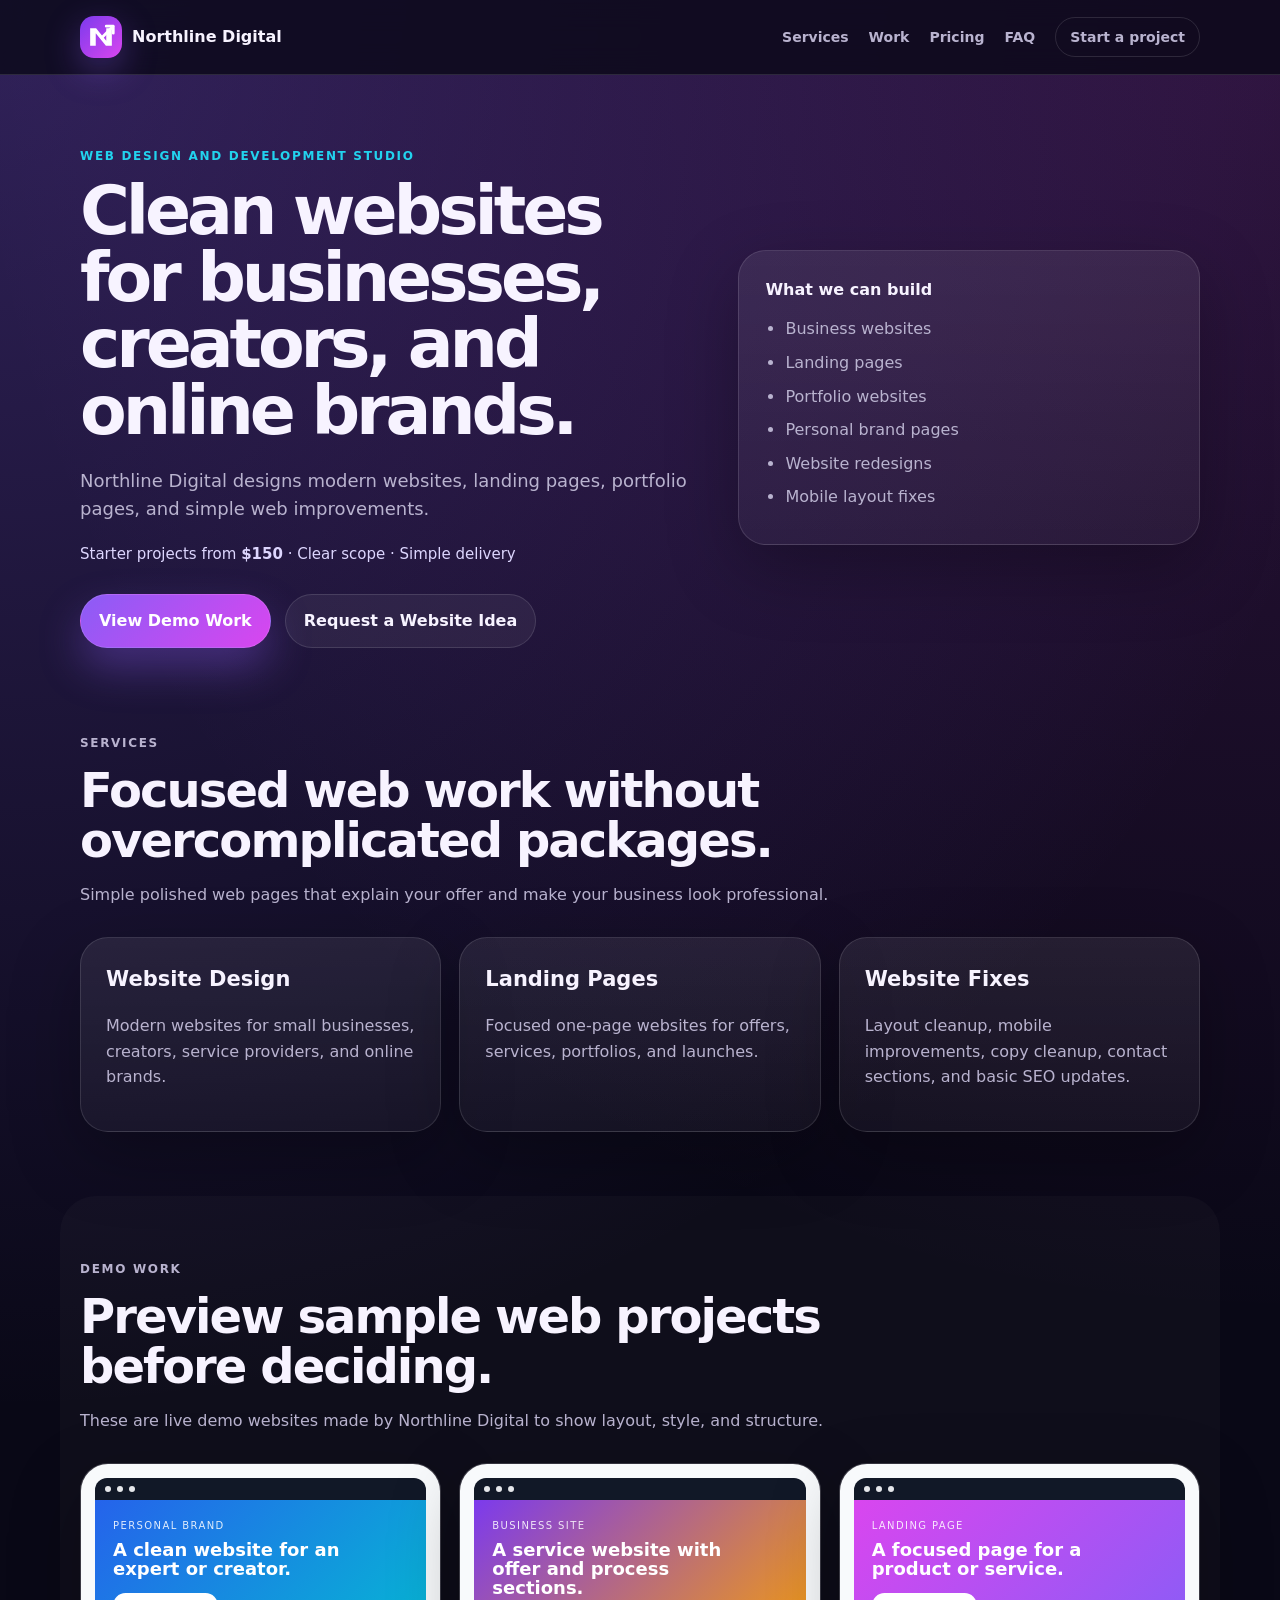
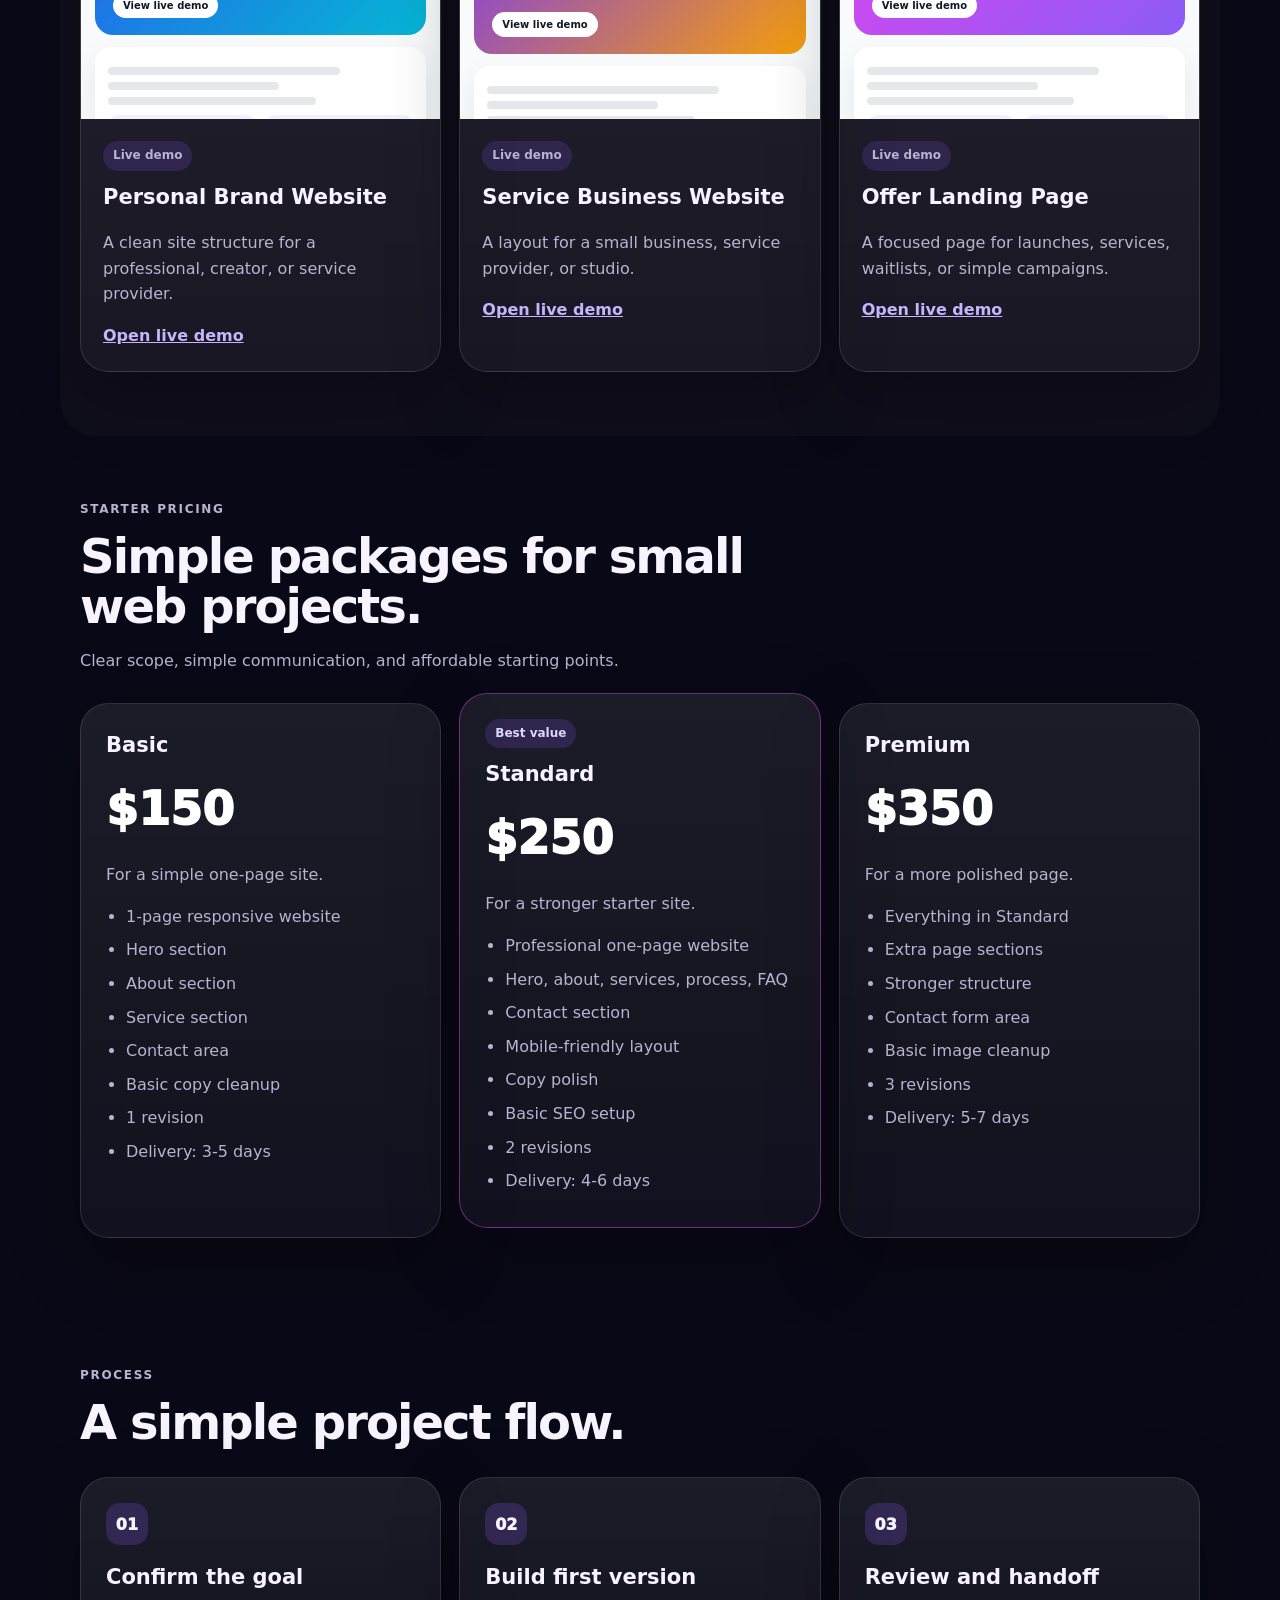
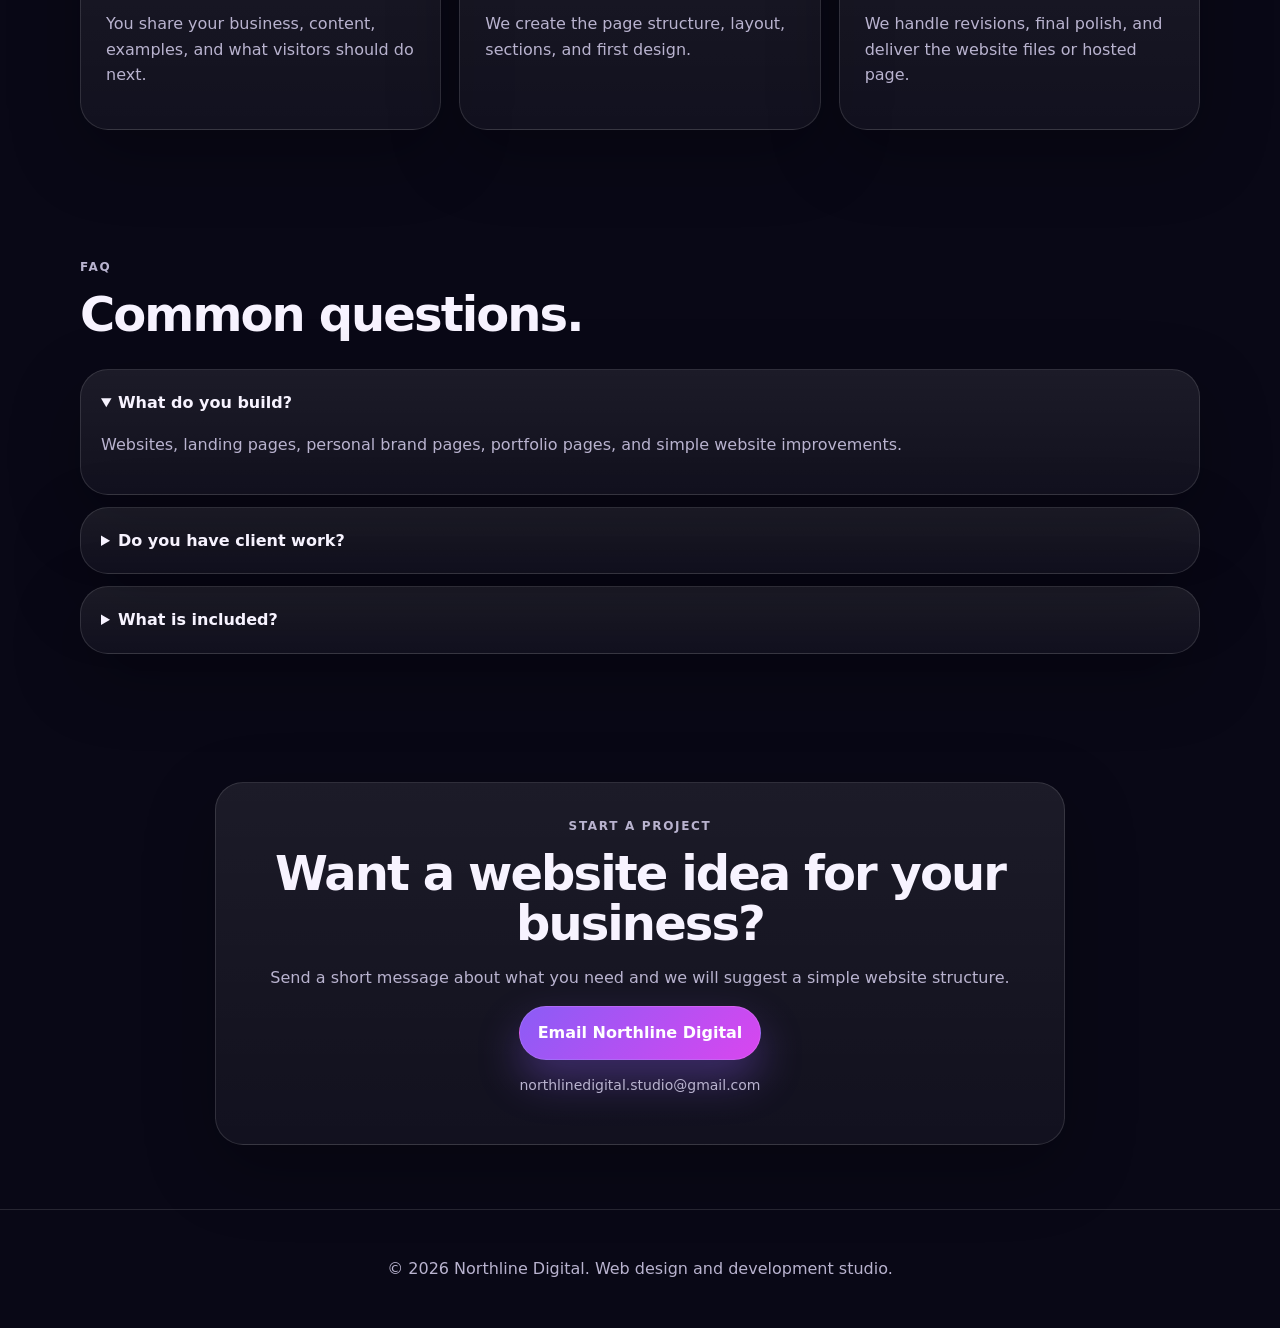
==== commit 71953f3a: "Connect homepage cards to live demo sites" ====
--- a/index.html
+++ b/index.html
@@ -12,7 +12,7 @@
 <main>
 <section id="home" class="hero"><div class="hero-content"><p class="eyebrow">Web design and development studio</p><h1>Clean websites for businesses, creators, and online brands.</h1><p class="hero-text">Northline Digital designs modern websites, landing pages, portfolio pages, and simple web improvements.</p><p class="hero-price">Starter projects from <strong>$150</strong> · Clear scope · Simple delivery</p><div class="hero-actions"><a href="#samples" class="btn primary">View Demo Work</a><a href="#contact" class="btn secondary">Request a Website Idea</a></div></div><div class="hero-card"><p class="card-label">What we can build</p><ul><li>Business websites</li><li>Landing pages</li><li>Portfolio websites</li><li>Personal brand pages</li><li>Website redesigns</li><li>Mobile layout fixes</li></ul></div></section>
 <section id="services" class="section compact-section"><div class="section-heading"><p class="eyebrow">Services</p><h2>Focused web work without overcomplicated packages.</h2><p>Simple polished web pages that explain your offer and make your business look professional.</p></div><div class="grid three"><div class="service-card"><h3>Website Design</h3><p>Modern websites for small businesses, creators, service providers, and online brands.</p></div><div class="service-card"><h3>Landing Pages</h3><p>Focused one-page websites for offers, services, portfolios, and launches.</p></div><div class="service-card"><h3>Website Fixes</h3><p>Layout cleanup, mobile improvements, copy cleanup, contact sections, and basic SEO updates.</p></div></div></section>
-<section id="samples" class="section samples"><div class="section-heading"><p class="eyebrow">Demo work</p><h2>Preview sample web projects before deciding.</h2><p>These are full demo concepts made by Northline Digital to show layout, style, and structure.</p></div><div class="grid three"><article class="sample-card"><a class="preview-link" href="samples/career-coach.html"><div class="site-preview brand-preview"><div class="preview-browser"><span></span><span></span><span></span></div><div class="preview-hero"><p>Personal Brand</p><h4>A clean website for an expert or creator.</h4><em>View project</em></div><div class="preview-content"><i></i><i></i><i></i><div><b></b><b></b></div></div></div></a><div class="sample-body"><p class="tag">Demo project</p><h3>Personal Brand Website</h3><p>A clean site structure for a professional, creator, or service provider.</p><a href="samples/career-coach.html">Open full demo</a></div></article><article class="sample-card"><a class="preview-link" href="samples/business-consultant.html"><div class="site-preview business-preview"><div class="preview-browser"><span></span><span></span><span></span></div><div class="preview-hero"><p>Business Site</p><h4>A service website with offer and process sections.</h4><em>View project</em></div><div class="preview-content"><i></i><i></i><i></i><div><b></b><b></b></div></div></div></a><div class="sample-body"><p class="tag">Demo project</p><h3>Service Business Website</h3><p>A layout for a small business, service provider, or studio.</p><a href="samples/business-consultant.html">Open full demo</a></div></article><article class="sample-card"><a class="preview-link" href="samples/life-coach.html"><div class="site-preview landing-preview"><div class="preview-browser"><span></span><span></span><span></span></div><div class="preview-hero"><p>Landing Page</p><h4>A focused page for a product or service.</h4><em>View project</em></div><div class="preview-content"><i></i><i></i><i></i><div><b></b><b></b></div></div></div></a><div class="sample-body"><p class="tag">Demo project</p><h3>Offer Landing Page</h3><p>A focused page for launches, services, waitlists, or simple campaigns.</p><a href="samples/life-coach.html">Open full demo</a></div></article></div></section>
+<section id="samples" class="section samples"><div class="section-heading"><p class="eyebrow">Demo work</p><h2>Preview sample web projects before deciding.</h2><p>These are live demo websites made by Northline Digital to show layout, style, and structure.</p></div><div class="grid three"><article class="sample-card"><a class="preview-link" href="demos/personal-brand/"><div class="site-preview brand-preview"><div class="preview-browser"><span></span><span></span><span></span></div><div class="preview-hero"><p>Personal Brand</p><h4>A clean website for an expert or creator.</h4><em>View live demo</em></div><div class="preview-content"><i></i><i></i><i></i><div><b></b><b></b></div></div></div></a><div class="sample-body"><p class="tag">Live demo</p><h3>Personal Brand Website</h3><p>A clean site structure for a professional, creator, or service provider.</p><a href="demos/personal-brand/">Open live demo</a></div></article><article class="sample-card"><a class="preview-link" href="demos/service-business/"><div class="site-preview business-preview"><div class="preview-browser"><span></span><span></span><span></span></div><div class="preview-hero"><p>Business Site</p><h4>A service website with offer and process sections.</h4><em>View live demo</em></div><div class="preview-content"><i></i><i></i><i></i><div><b></b><b></b></div></div></div></a><div class="sample-body"><p class="tag">Live demo</p><h3>Service Business Website</h3><p>A layout for a small business, service provider, or studio.</p><a href="demos/service-business/">Open live demo</a></div></article><article class="sample-card"><a class="preview-link" href="demos/landing-page/"><div class="site-preview landing-preview"><div class="preview-browser"><span></span><span></span><span></span></div><div class="preview-hero"><p>Landing Page</p><h4>A focused page for a product or service.</h4><em>View live demo</em></div><div class="preview-content"><i></i><i></i><i></i><div><b></b><b></b></div></div></div></a><div class="sample-body"><p class="tag">Live demo</p><h3>Offer Landing Page</h3><p>A focused page for launches, services, waitlists, or simple campaigns.</p><a href="demos/landing-page/">Open live demo</a></div></article></div></section>
 <section id="pricing" class="section pricing"><div class="section-heading"><p class="eyebrow">Starter pricing</p><h2>Simple packages for small web projects.</h2><p>Clear scope, simple communication, and affordable starting points.</p></div><div class="grid three"><div class="price-card"><h3>Basic</h3><p class="price">$150</p><p class="best-for">For a simple one-page site.</p><ul><li>1-page responsive website</li><li>Hero section</li><li>About section</li><li>Service section</li><li>Contact area</li><li>Basic copy cleanup</li><li>1 revision</li><li>Delivery: 3-5 days</li></ul></div><div class="price-card featured"><p class="popular">Best value</p><h3>Standard</h3><p class="price">$250</p><p class="best-for">For a stronger starter site.</p><ul><li>Professional one-page website</li><li>Hero, about, services, process, FAQ</li><li>Contact section</li><li>Mobile-friendly layout</li><li>Copy polish</li><li>Basic SEO setup</li><li>2 revisions</li><li>Delivery: 4-6 days</li></ul></div><div class="price-card"><h3>Premium</h3><p class="price">$350</p><p class="best-for">For a more polished page.</p><ul><li>Everything in Standard</li><li>Extra page sections</li><li>Stronger structure</li><li>Contact form area</li><li>Basic image cleanup</li><li>3 revisions</li><li>Delivery: 5-7 days</li></ul></div></div></section>
 <section class="section process"><div class="section-heading"><p class="eyebrow">Process</p><h2>A simple project flow.</h2></div><div class="grid three"><div class="step-card"><span>01</span><h3>Confirm the goal</h3><p>You share your business, content, examples, and what visitors should do next.</p></div><div class="step-card"><span>02</span><h3>Build first version</h3><p>We create the page structure, layout, sections, and first design.</p></div><div class="step-card"><span>03</span><h3>Review and handoff</h3><p>We handle revisions, final polish, and deliver the website files or hosted page.</p></div></div></section>
 <section id="faq" class="section faq"><div class="section-heading"><p class="eyebrow">FAQ</p><h2>Common questions.</h2></div><div class="faq-list"><details open><summary>What do you build?</summary><p>Websites, landing pages, personal brand pages, portfolio pages, and simple website improvements.</p></details><details><summary>Do you have client work?</summary><p>We currently show demo projects so visitors can judge the design style and structure before deciding.</p></details><details><summary>What is included?</summary><p>A responsive web page with clear sections, contact area, basic copy cleanup, and basic SEO setup.</p></details></div></section>
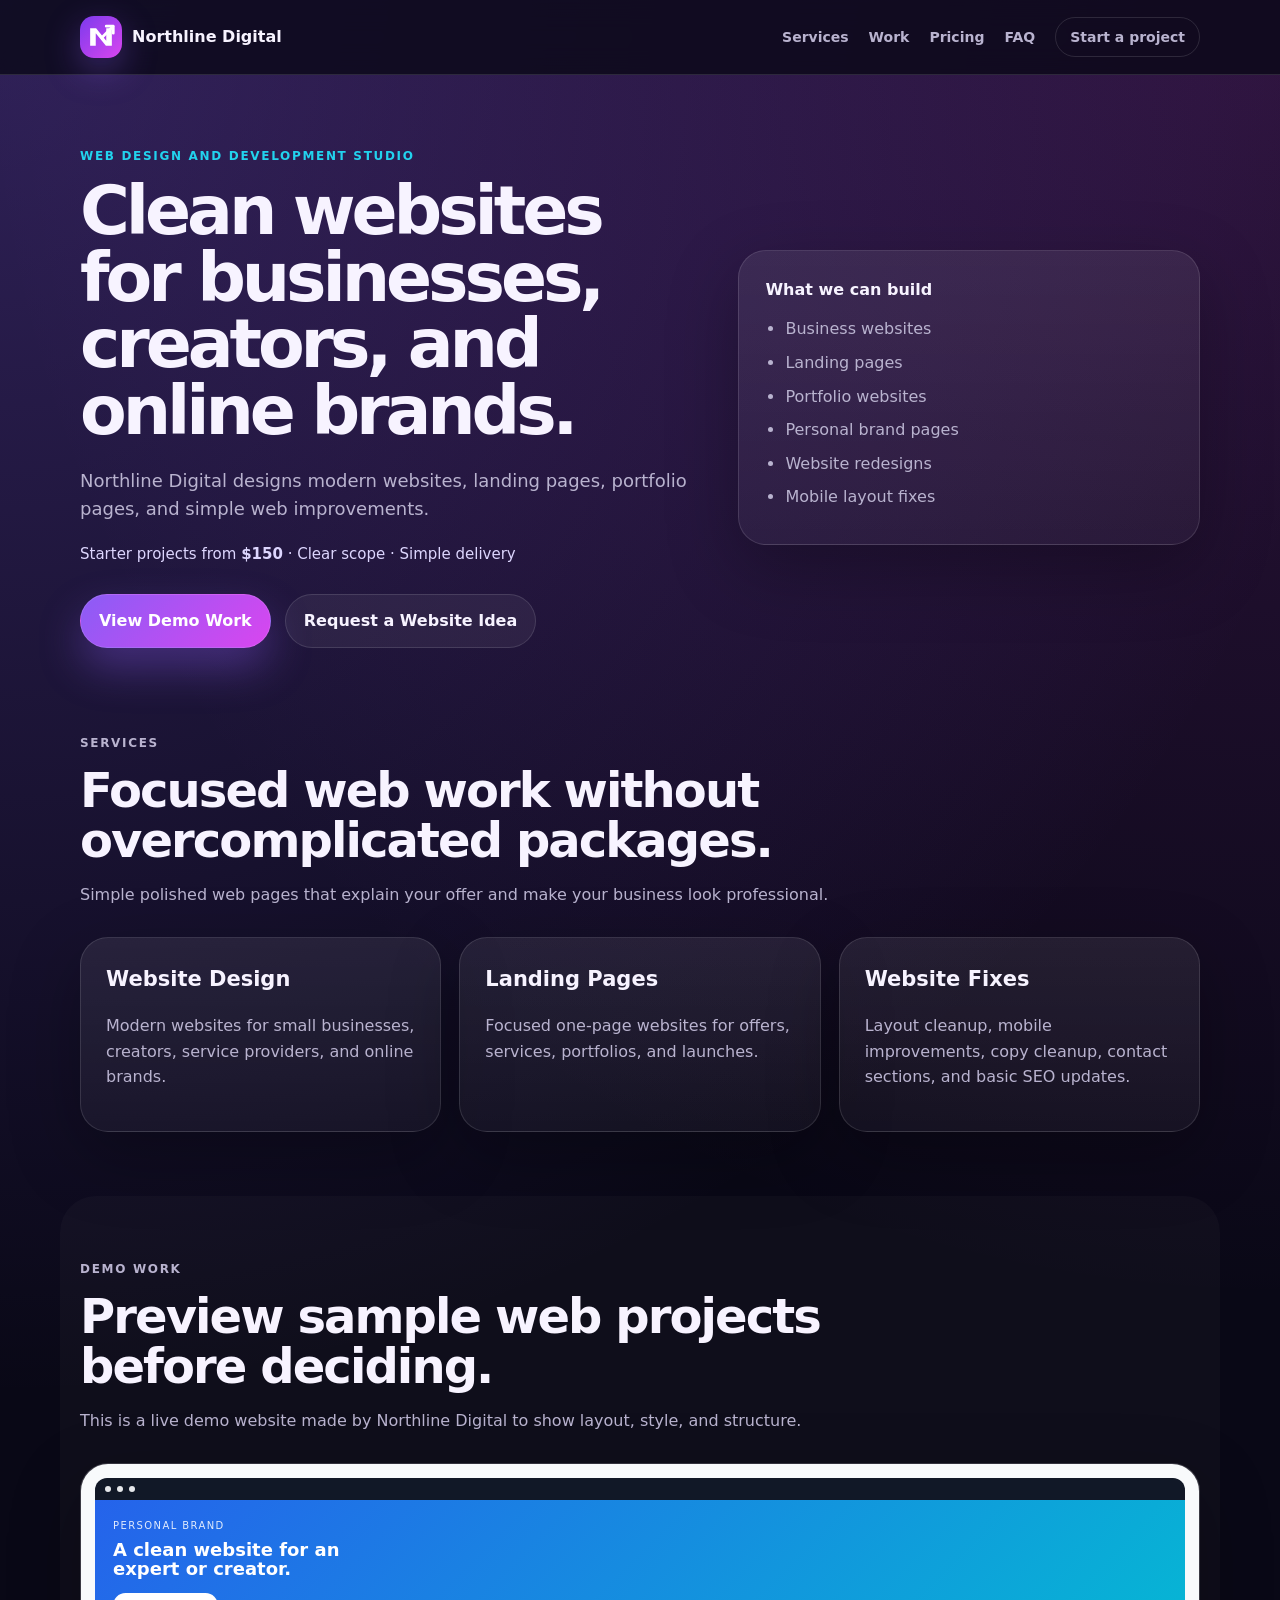
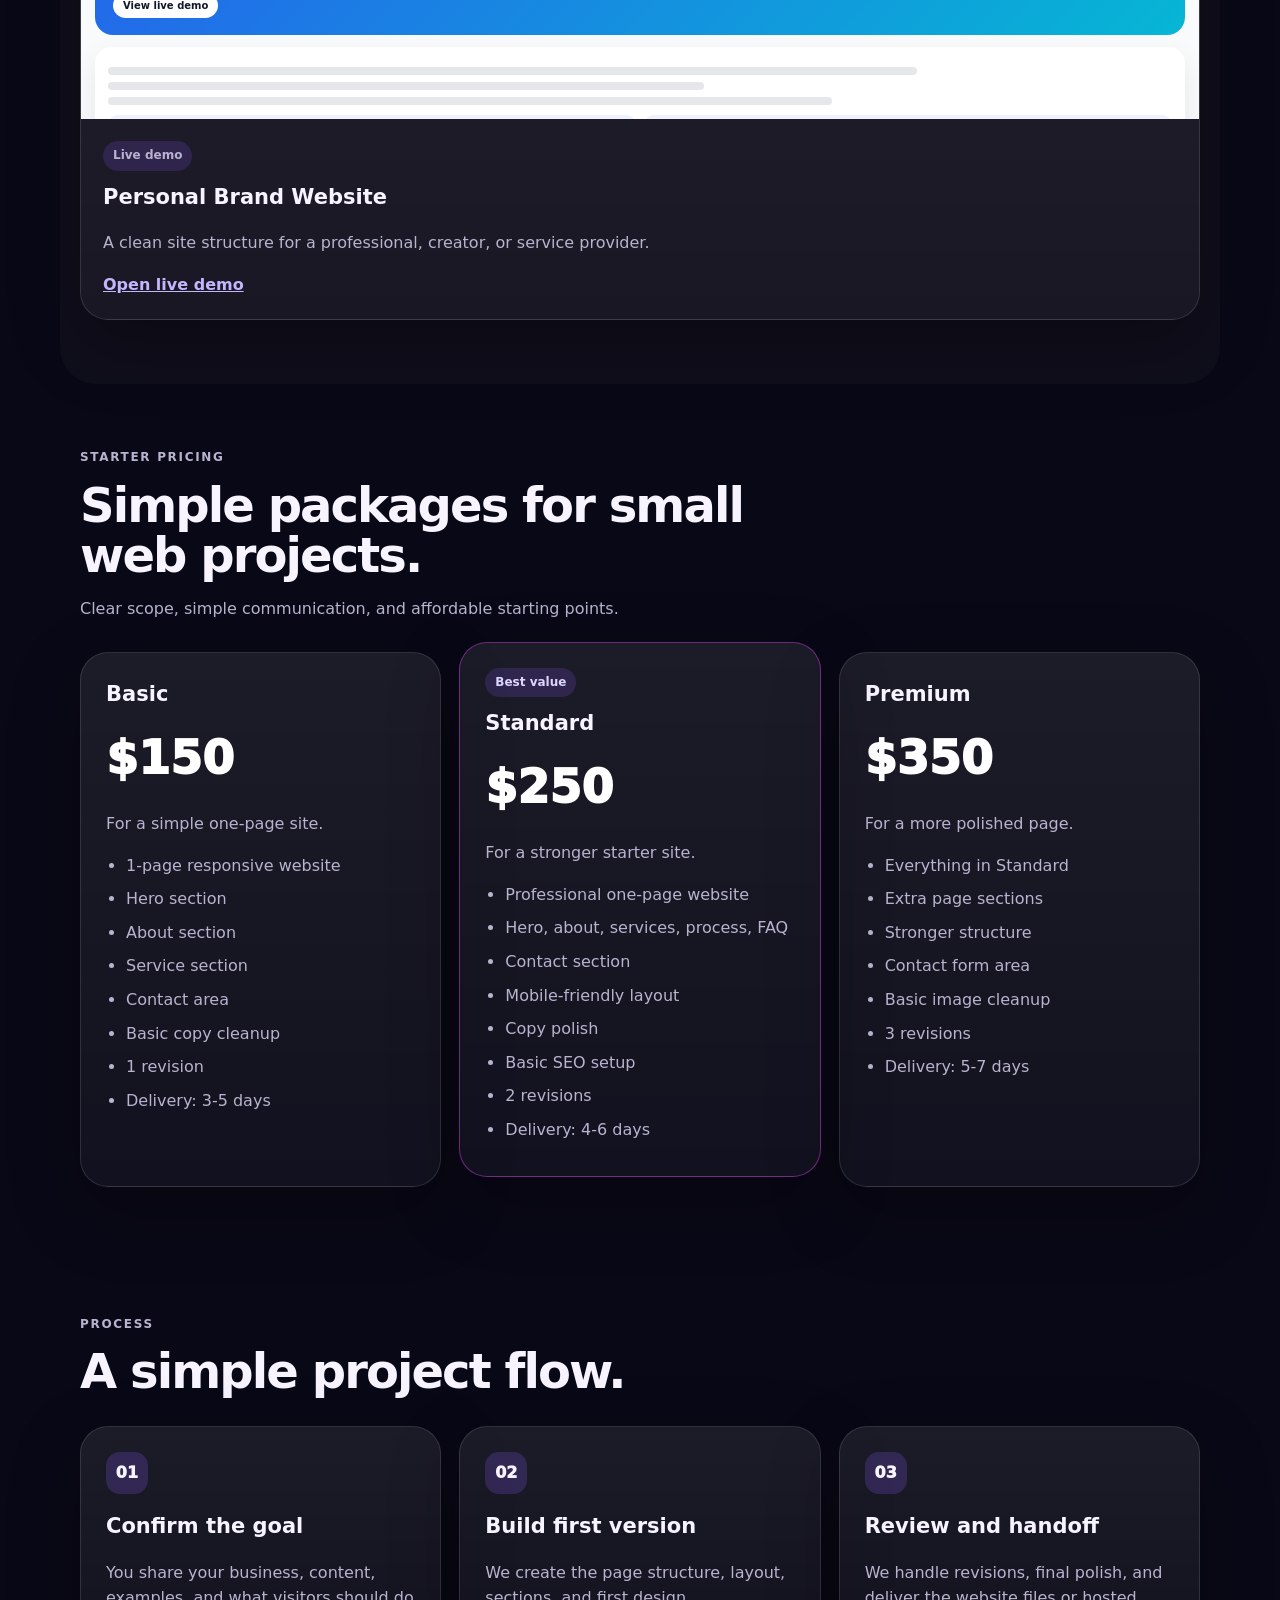
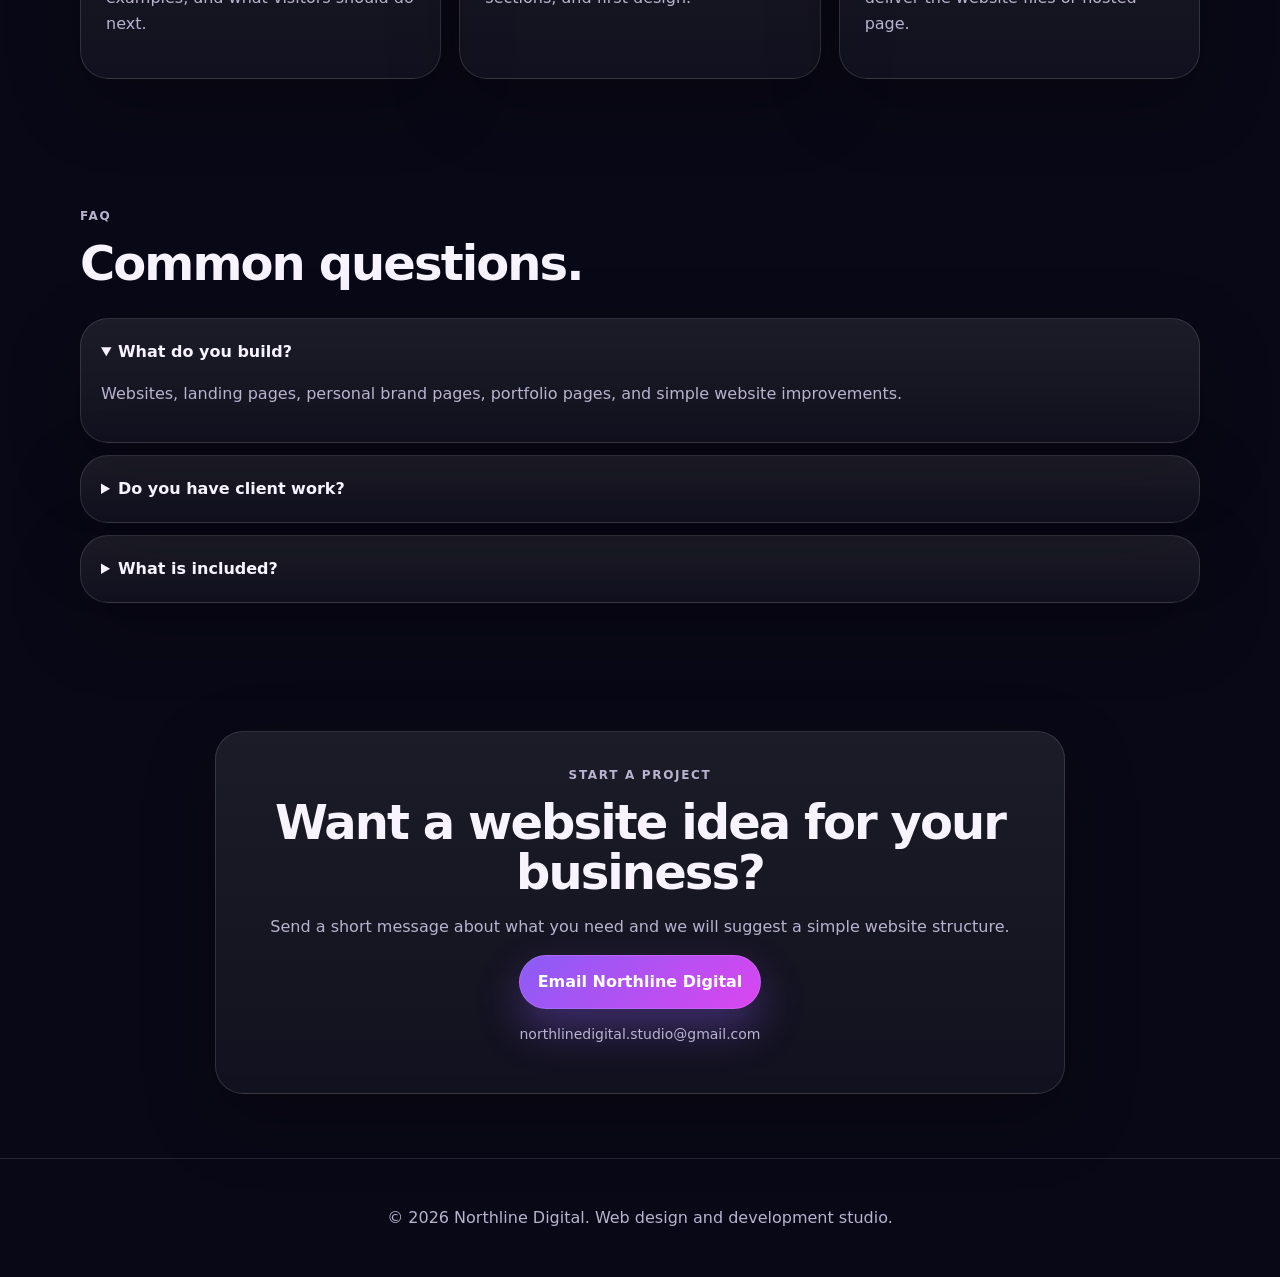
==== commit 1db692e5: "Keep only first demo on homepage" ====
--- a/index.html
+++ b/index.html
@@ -12,10 +12,10 @@
 <main>
 <section id="home" class="hero"><div class="hero-content"><p class="eyebrow">Web design and development studio</p><h1>Clean websites for businesses, creators, and online brands.</h1><p class="hero-text">Northline Digital designs modern websites, landing pages, portfolio pages, and simple web improvements.</p><p class="hero-price">Starter projects from <strong>$150</strong> · Clear scope · Simple delivery</p><div class="hero-actions"><a href="#samples" class="btn primary">View Demo Work</a><a href="#contact" class="btn secondary">Request a Website Idea</a></div></div><div class="hero-card"><p class="card-label">What we can build</p><ul><li>Business websites</li><li>Landing pages</li><li>Portfolio websites</li><li>Personal brand pages</li><li>Website redesigns</li><li>Mobile layout fixes</li></ul></div></section>
 <section id="services" class="section compact-section"><div class="section-heading"><p class="eyebrow">Services</p><h2>Focused web work without overcomplicated packages.</h2><p>Simple polished web pages that explain your offer and make your business look professional.</p></div><div class="grid three"><div class="service-card"><h3>Website Design</h3><p>Modern websites for small businesses, creators, service providers, and online brands.</p></div><div class="service-card"><h3>Landing Pages</h3><p>Focused one-page websites for offers, services, portfolios, and launches.</p></div><div class="service-card"><h3>Website Fixes</h3><p>Layout cleanup, mobile improvements, copy cleanup, contact sections, and basic SEO updates.</p></div></div></section>
-<section id="samples" class="section samples"><div class="section-heading"><p class="eyebrow">Demo work</p><h2>Preview sample web projects before deciding.</h2><p>These are live demo websites made by Northline Digital to show layout, style, and structure.</p></div><div class="grid three"><article class="sample-card"><a class="preview-link" href="demos/personal-brand/"><div class="site-preview brand-preview"><div class="preview-browser"><span></span><span></span><span></span></div><div class="preview-hero"><p>Personal Brand</p><h4>A clean website for an expert or creator.</h4><em>View live demo</em></div><div class="preview-content"><i></i><i></i><i></i><div><b></b><b></b></div></div></div></a><div class="sample-body"><p class="tag">Live demo</p><h3>Personal Brand Website</h3><p>A clean site structure for a professional, creator, or service provider.</p><a href="demos/personal-brand/">Open live demo</a></div></article><article class="sample-card"><a class="preview-link" href="demos/service-business/"><div class="site-preview business-preview"><div class="preview-browser"><span></span><span></span><span></span></div><div class="preview-hero"><p>Business Site</p><h4>A service website with offer and process sections.</h4><em>View live demo</em></div><div class="preview-content"><i></i><i></i><i></i><div><b></b><b></b></div></div></div></a><div class="sample-body"><p class="tag">Live demo</p><h3>Service Business Website</h3><p>A layout for a small business, service provider, or studio.</p><a href="demos/service-business/">Open live demo</a></div></article><article class="sample-card"><a class="preview-link" href="demos/landing-page/"><div class="site-preview landing-preview"><div class="preview-browser"><span></span><span></span><span></span></div><div class="preview-hero"><p>Landing Page</p><h4>A focused page for a product or service.</h4><em>View live demo</em></div><div class="preview-content"><i></i><i></i><i></i><div><b></b><b></b></div></div></div></a><div class="sample-body"><p class="tag">Live demo</p><h3>Offer Landing Page</h3><p>A focused page for launches, services, waitlists, or simple campaigns.</p><a href="demos/landing-page/">Open live demo</a></div></article></div></section>
+<section id="samples" class="section samples"><div class="section-heading"><p class="eyebrow">Demo work</p><h2>Preview sample web projects before deciding.</h2><p>This is a live demo website made by Northline Digital to show layout, style, and structure.</p></div><div class="grid sample-single"><article class="sample-card"><a class="preview-link" href="demos/personal-brand/"><div class="site-preview brand-preview"><div class="preview-browser"><span></span><span></span><span></span></div><div class="preview-hero"><p>Personal Brand</p><h4>A clean website for an expert or creator.</h4><em>View live demo</em></div><div class="preview-content"><i></i><i></i><i></i><div><b></b><b></b></div></div></div></a><div class="sample-body"><p class="tag">Live demo</p><h3>Personal Brand Website</h3><p>A clean site structure for a professional, creator, or service provider.</p><a href="demos/personal-brand/">Open live demo</a></div></article></div></section>
 <section id="pricing" class="section pricing"><div class="section-heading"><p class="eyebrow">Starter pricing</p><h2>Simple packages for small web projects.</h2><p>Clear scope, simple communication, and affordable starting points.</p></div><div class="grid three"><div class="price-card"><h3>Basic</h3><p class="price">$150</p><p class="best-for">For a simple one-page site.</p><ul><li>1-page responsive website</li><li>Hero section</li><li>About section</li><li>Service section</li><li>Contact area</li><li>Basic copy cleanup</li><li>1 revision</li><li>Delivery: 3-5 days</li></ul></div><div class="price-card featured"><p class="popular">Best value</p><h3>Standard</h3><p class="price">$250</p><p class="best-for">For a stronger starter site.</p><ul><li>Professional one-page website</li><li>Hero, about, services, process, FAQ</li><li>Contact section</li><li>Mobile-friendly layout</li><li>Copy polish</li><li>Basic SEO setup</li><li>2 revisions</li><li>Delivery: 4-6 days</li></ul></div><div class="price-card"><h3>Premium</h3><p class="price">$350</p><p class="best-for">For a more polished page.</p><ul><li>Everything in Standard</li><li>Extra page sections</li><li>Stronger structure</li><li>Contact form area</li><li>Basic image cleanup</li><li>3 revisions</li><li>Delivery: 5-7 days</li></ul></div></div></section>
 <section class="section process"><div class="section-heading"><p class="eyebrow">Process</p><h2>A simple project flow.</h2></div><div class="grid three"><div class="step-card"><span>01</span><h3>Confirm the goal</h3><p>You share your business, content, examples, and what visitors should do next.</p></div><div class="step-card"><span>02</span><h3>Build first version</h3><p>We create the page structure, layout, sections, and first design.</p></div><div class="step-card"><span>03</span><h3>Review and handoff</h3><p>We handle revisions, final polish, and deliver the website files or hosted page.</p></div></div></section>
 <section id="faq" class="section faq"><div class="section-heading"><p class="eyebrow">FAQ</p><h2>Common questions.</h2></div><div class="faq-list"><details open><summary>What do you build?</summary><p>Websites, landing pages, personal brand pages, portfolio pages, and simple website improvements.</p></details><details><summary>Do you have client work?</summary><p>We currently show demo projects so visitors can judge the design style and structure before deciding.</p></details><details><summary>What is included?</summary><p>A responsive web page with clear sections, contact area, basic copy cleanup, and basic SEO setup.</p></details></div></section>
 <section id="contact" class="section contact"><div class="contact-box"><p class="eyebrow">Start a project</p><h2>Want a website idea for your business?</h2><p>Send a short message about what you need and we will suggest a simple website structure.</p><a class="btn primary" href="mailto:northlinedigital.studio@gmail.com">Email Northline Digital</a><p class="small-note">northlinedigital.studio@gmail.com</p></div></section>
 </main><footer><p>© 2026 Northline Digital. Web design and development studio.</p></footer>
-</body></html>+</body></html>
